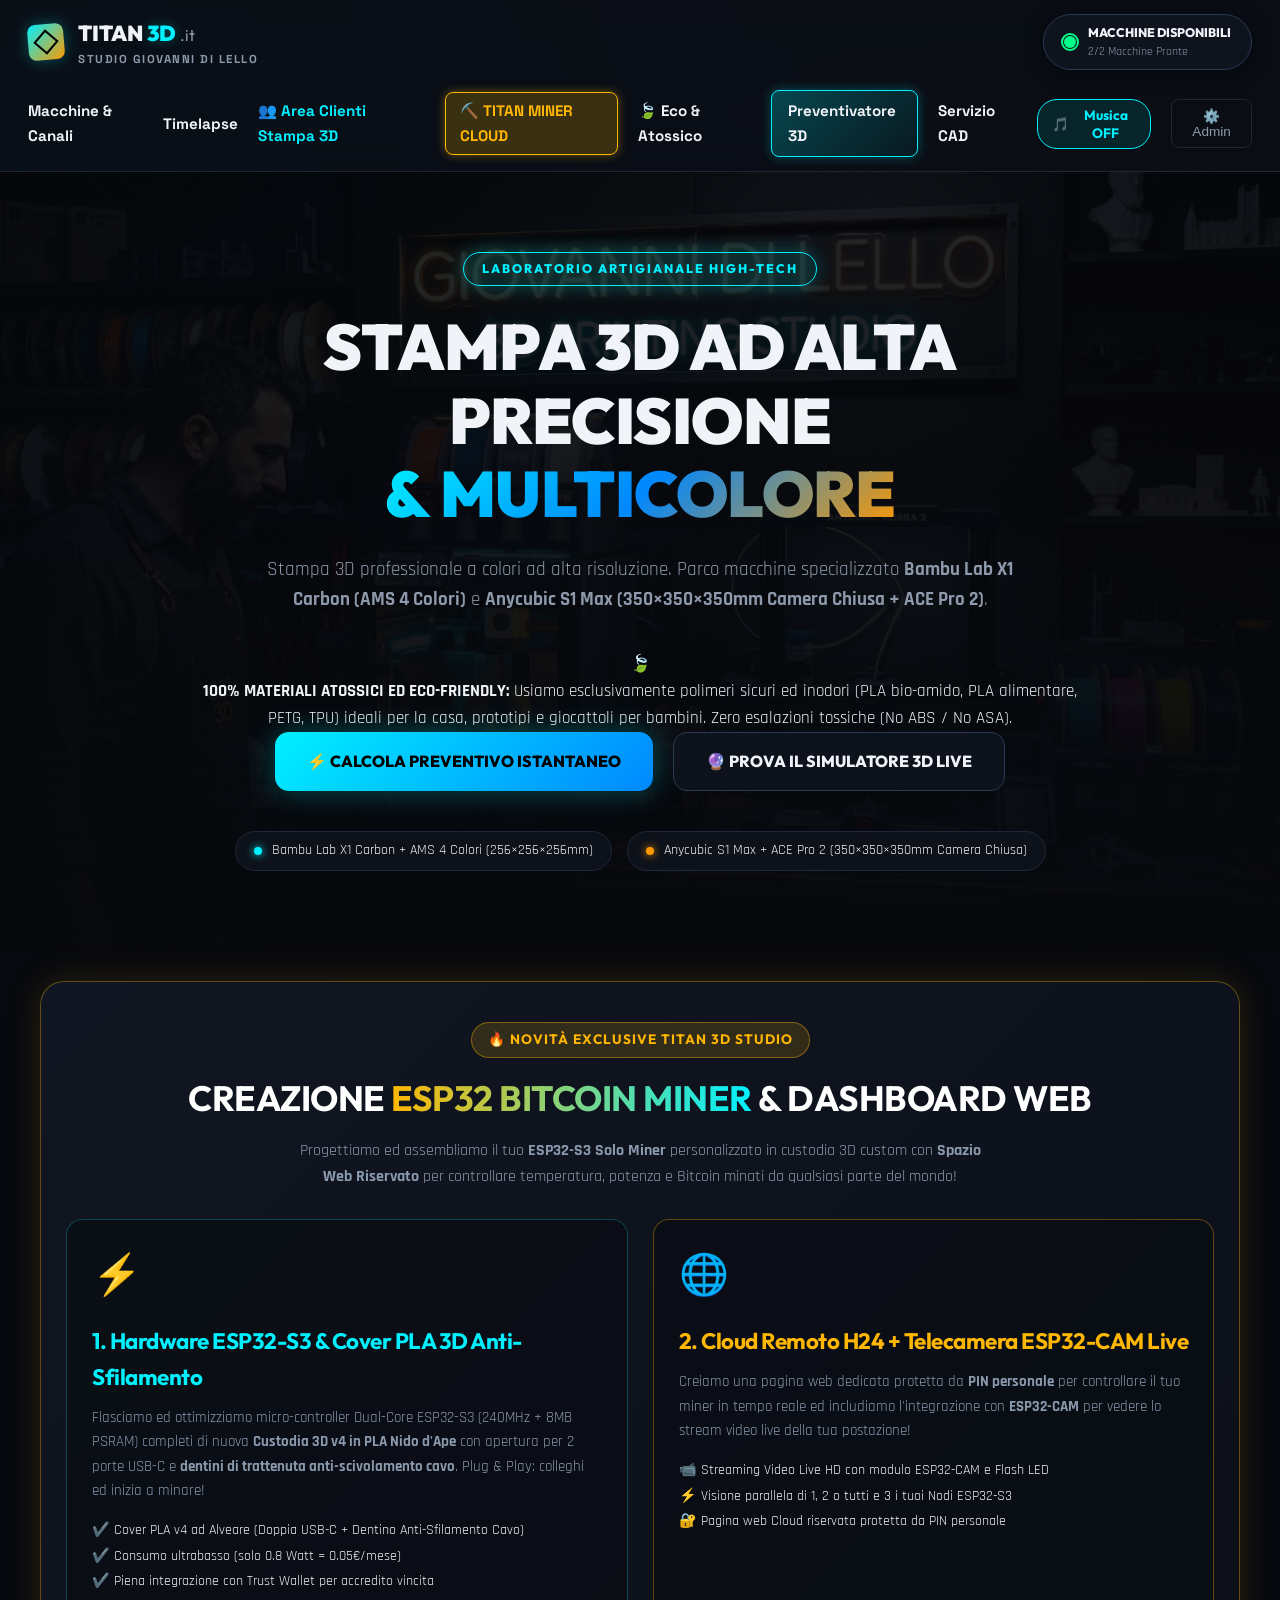
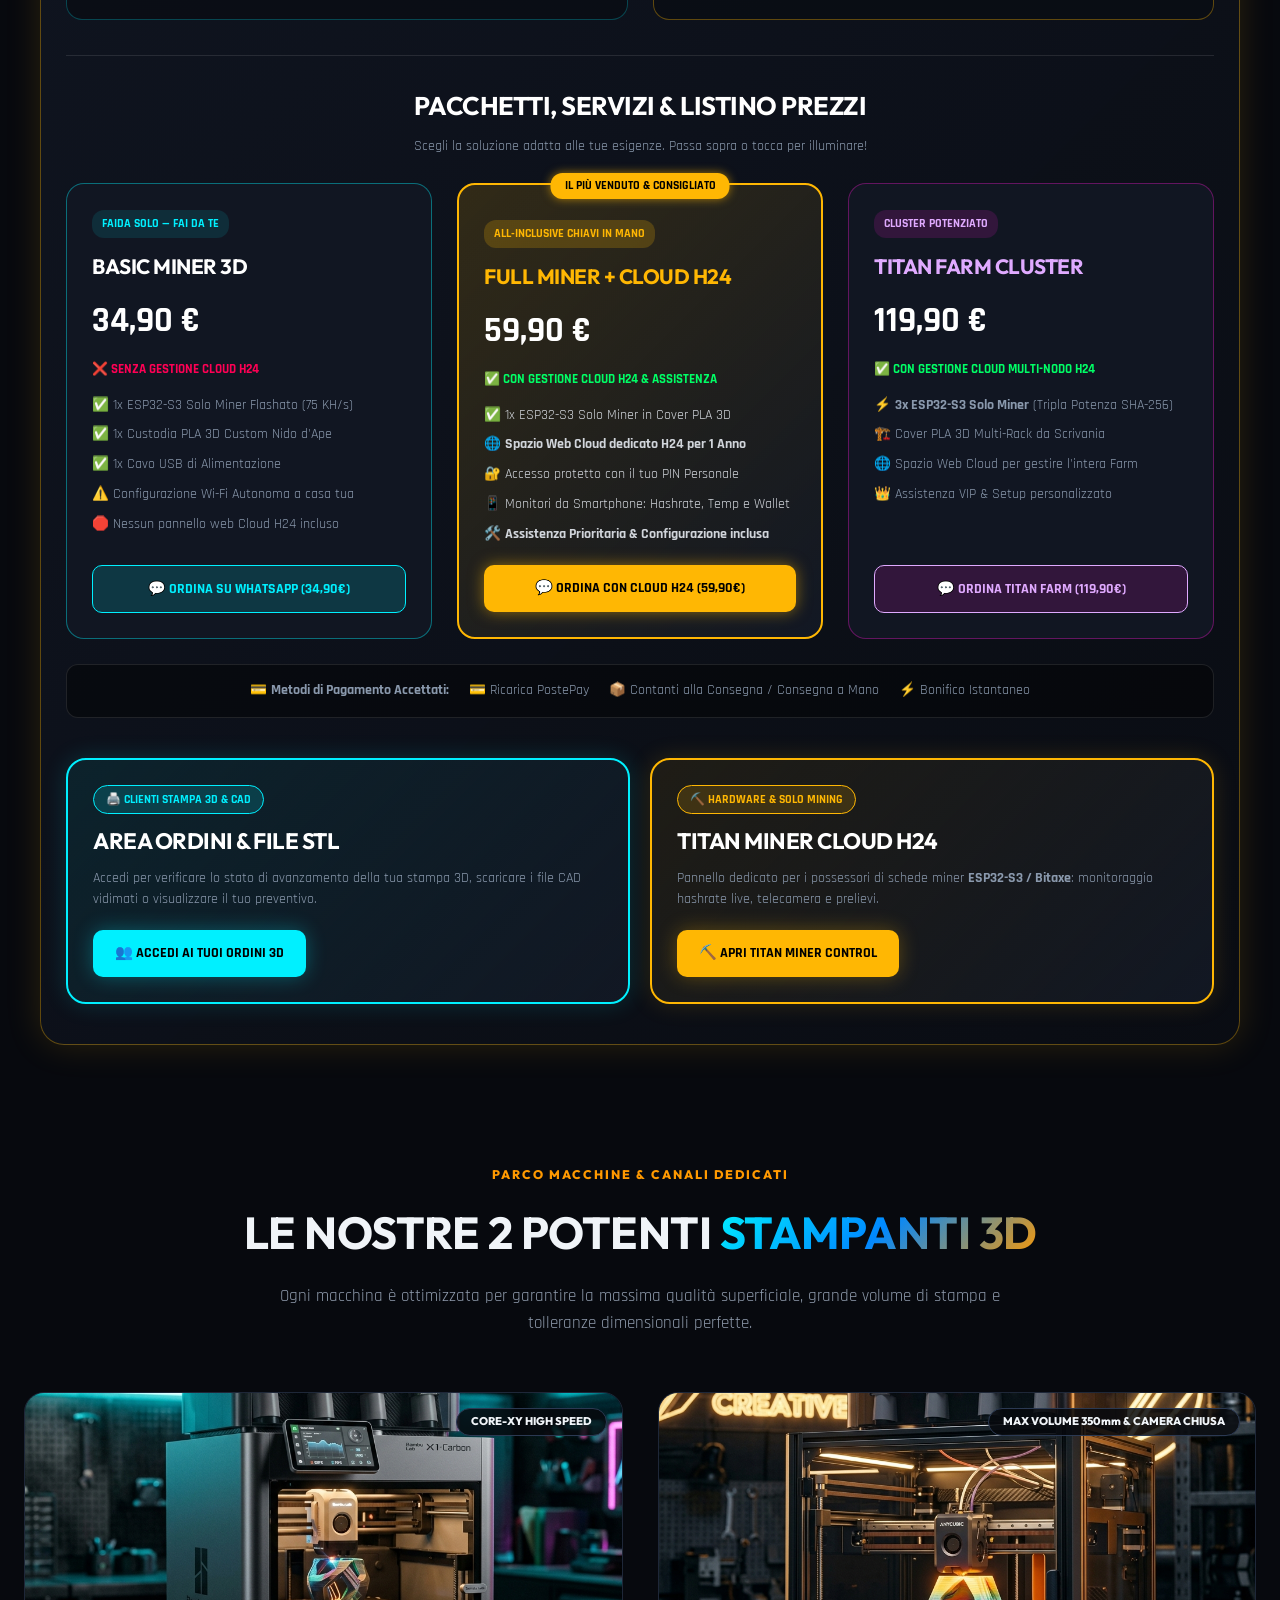
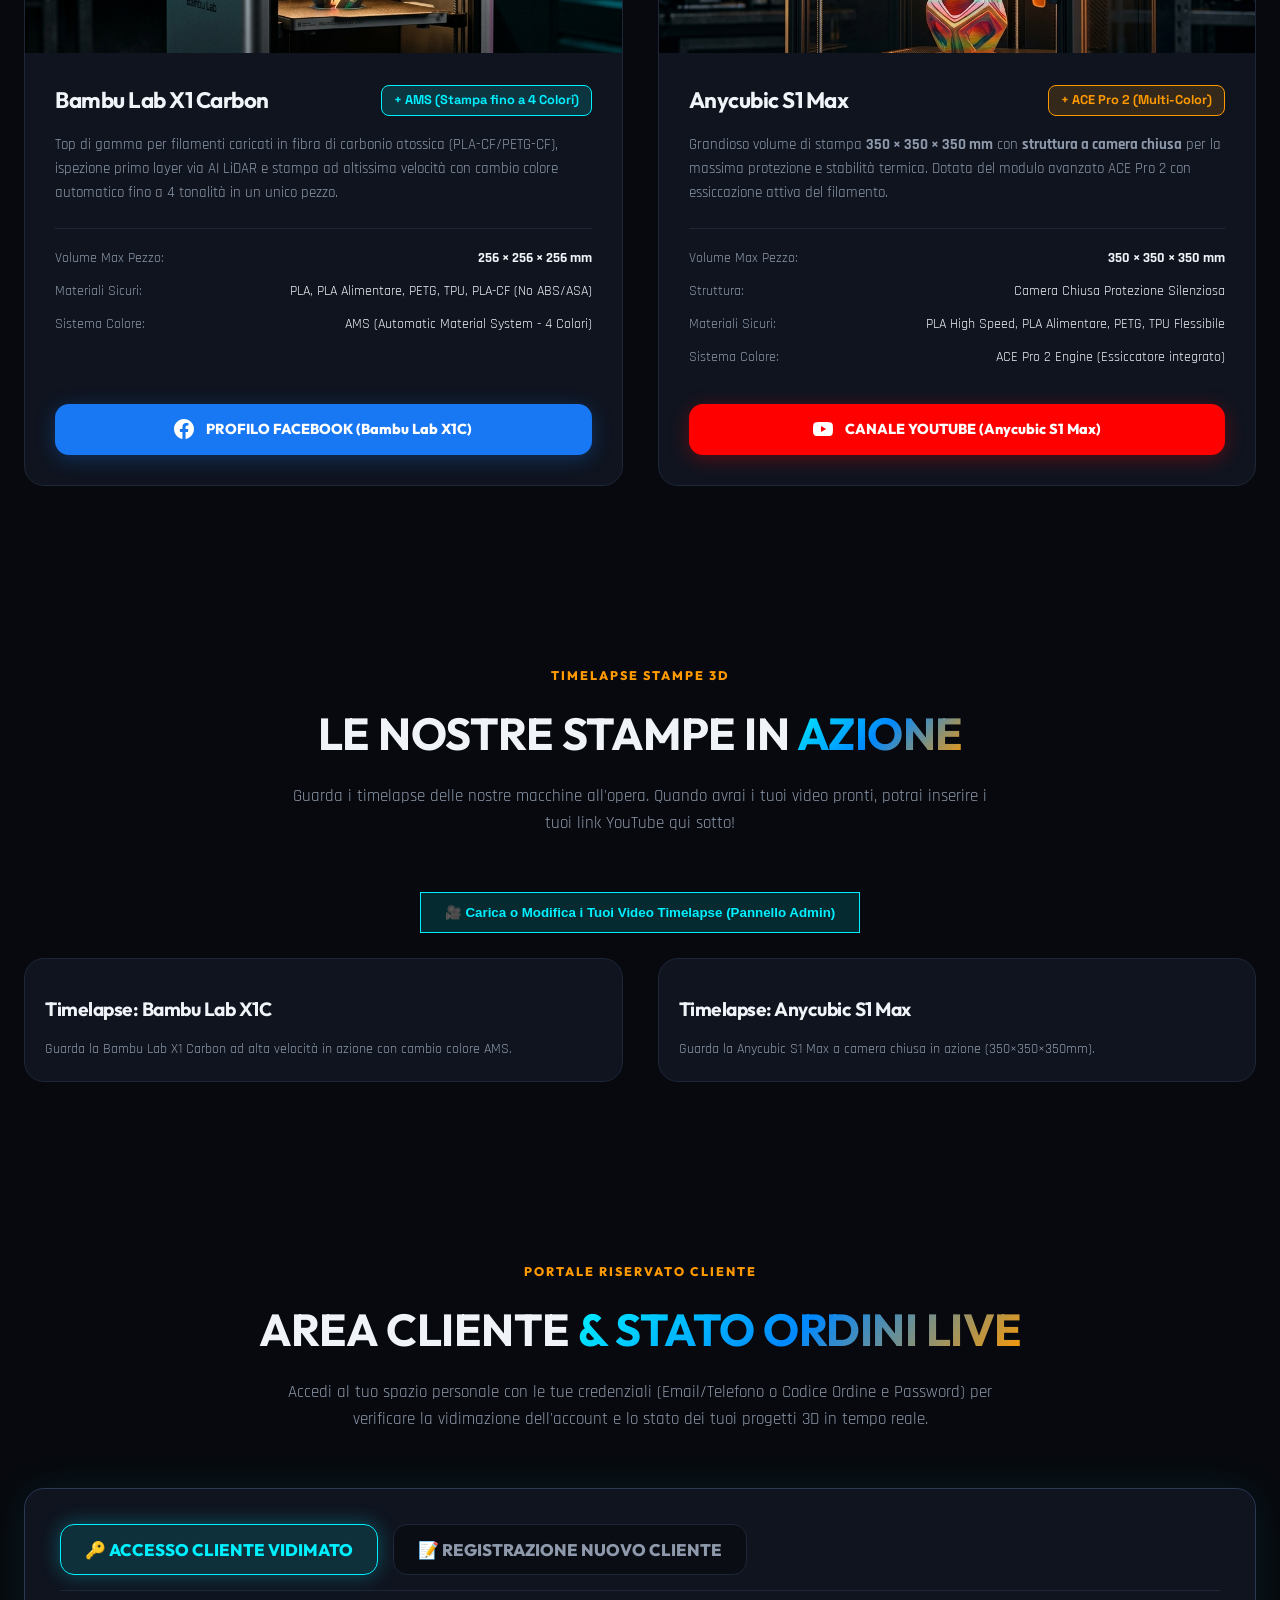
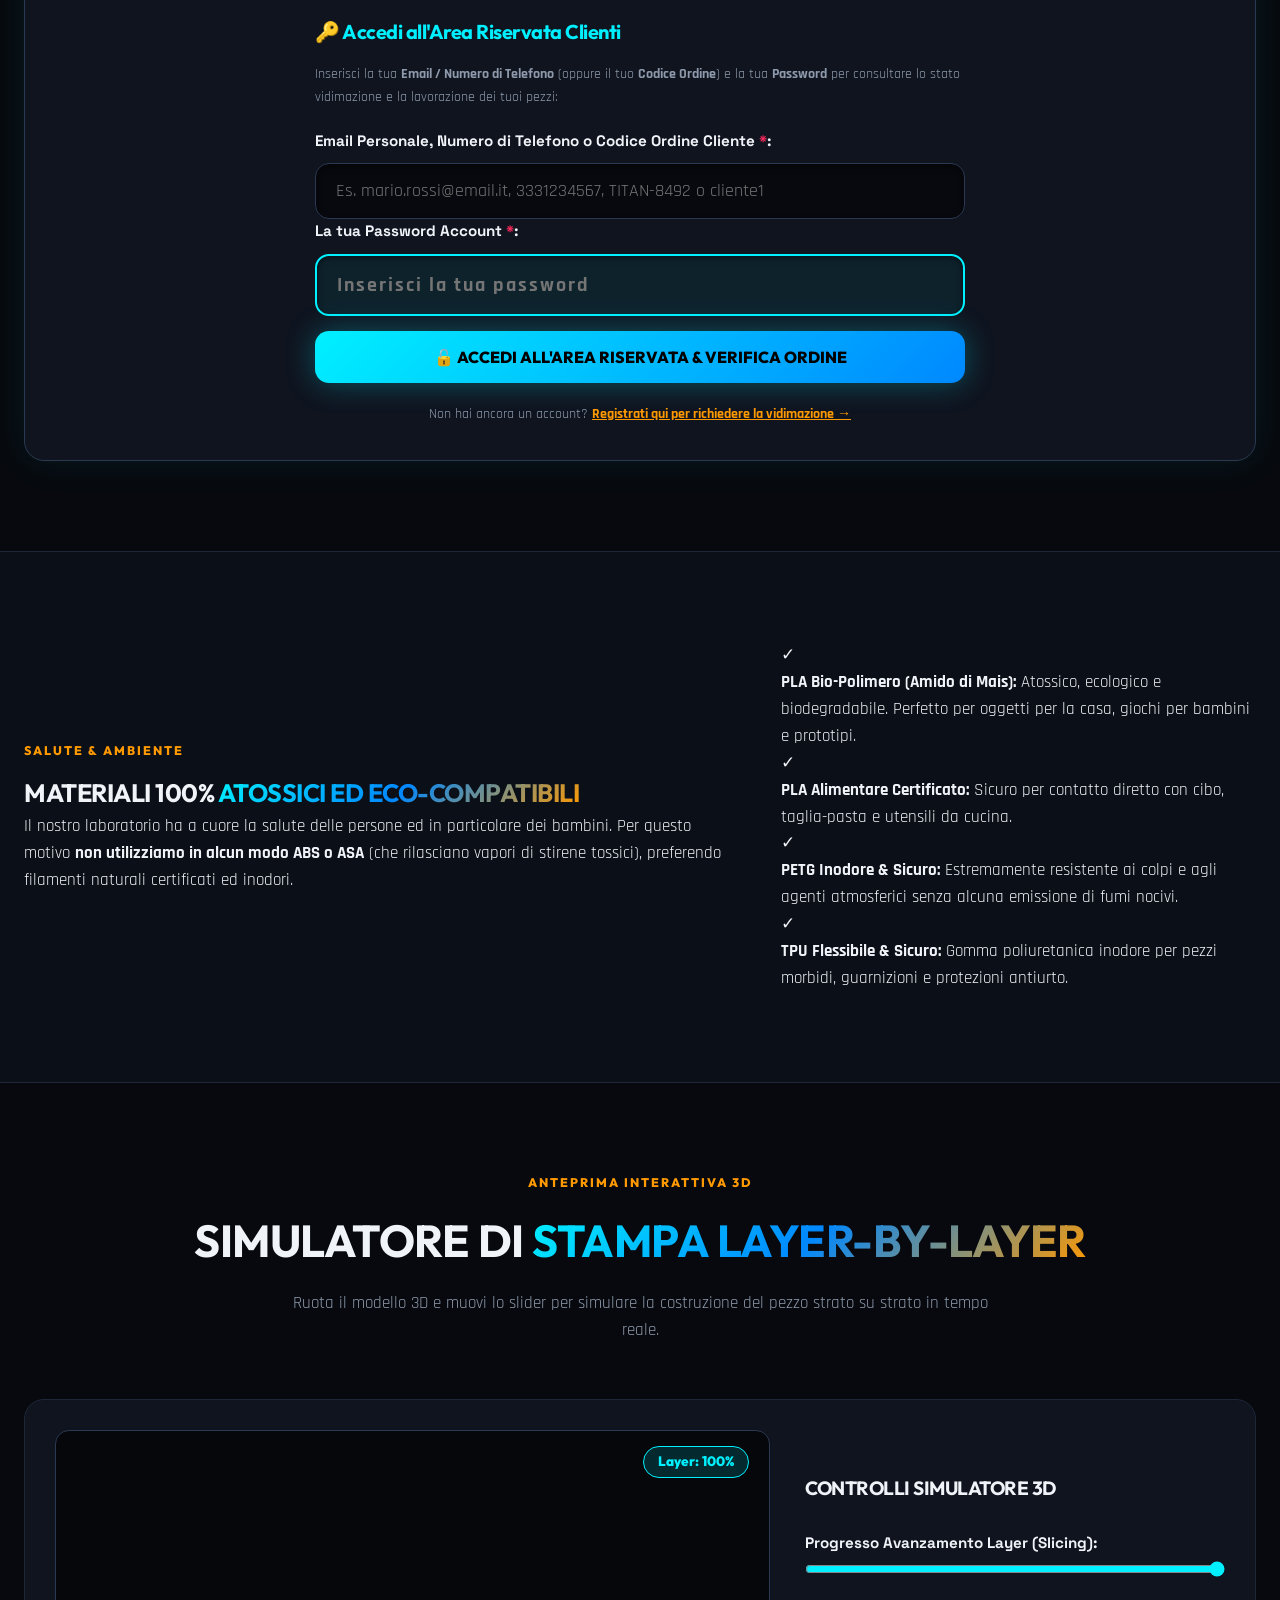
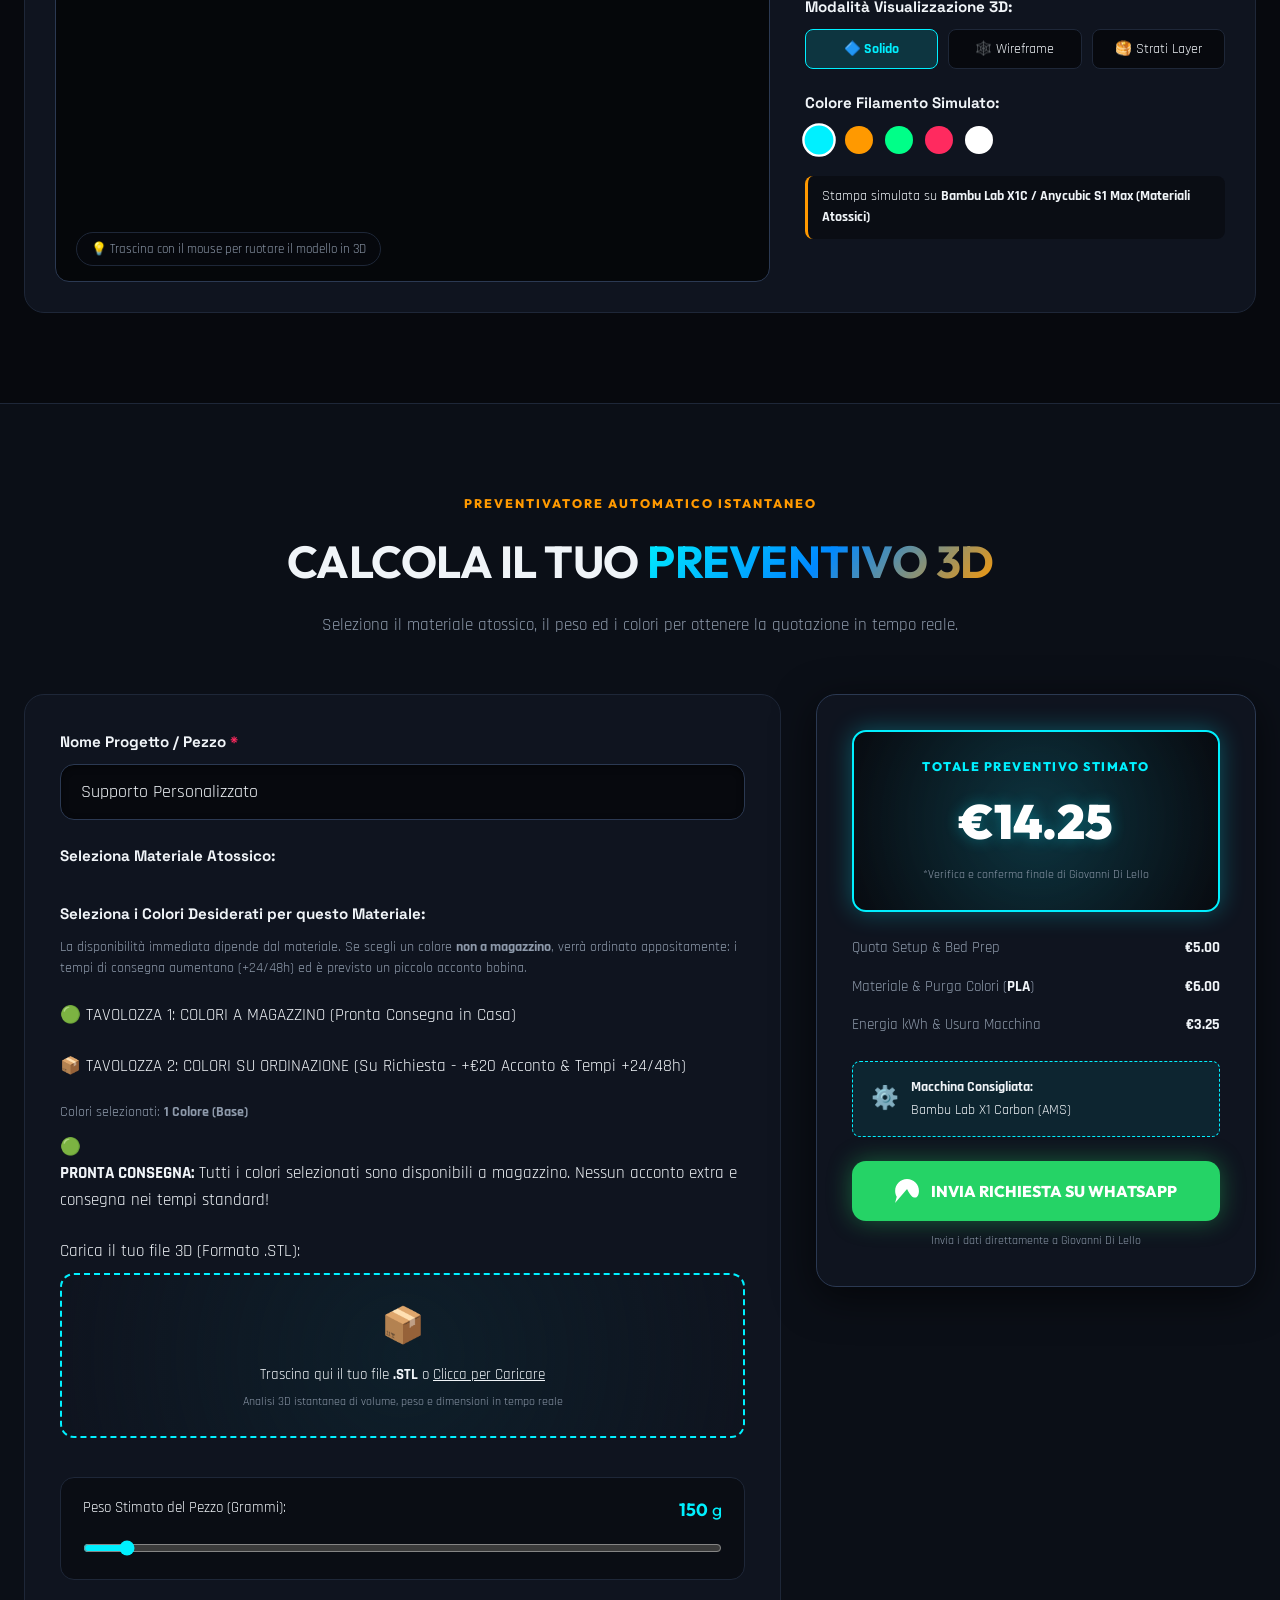
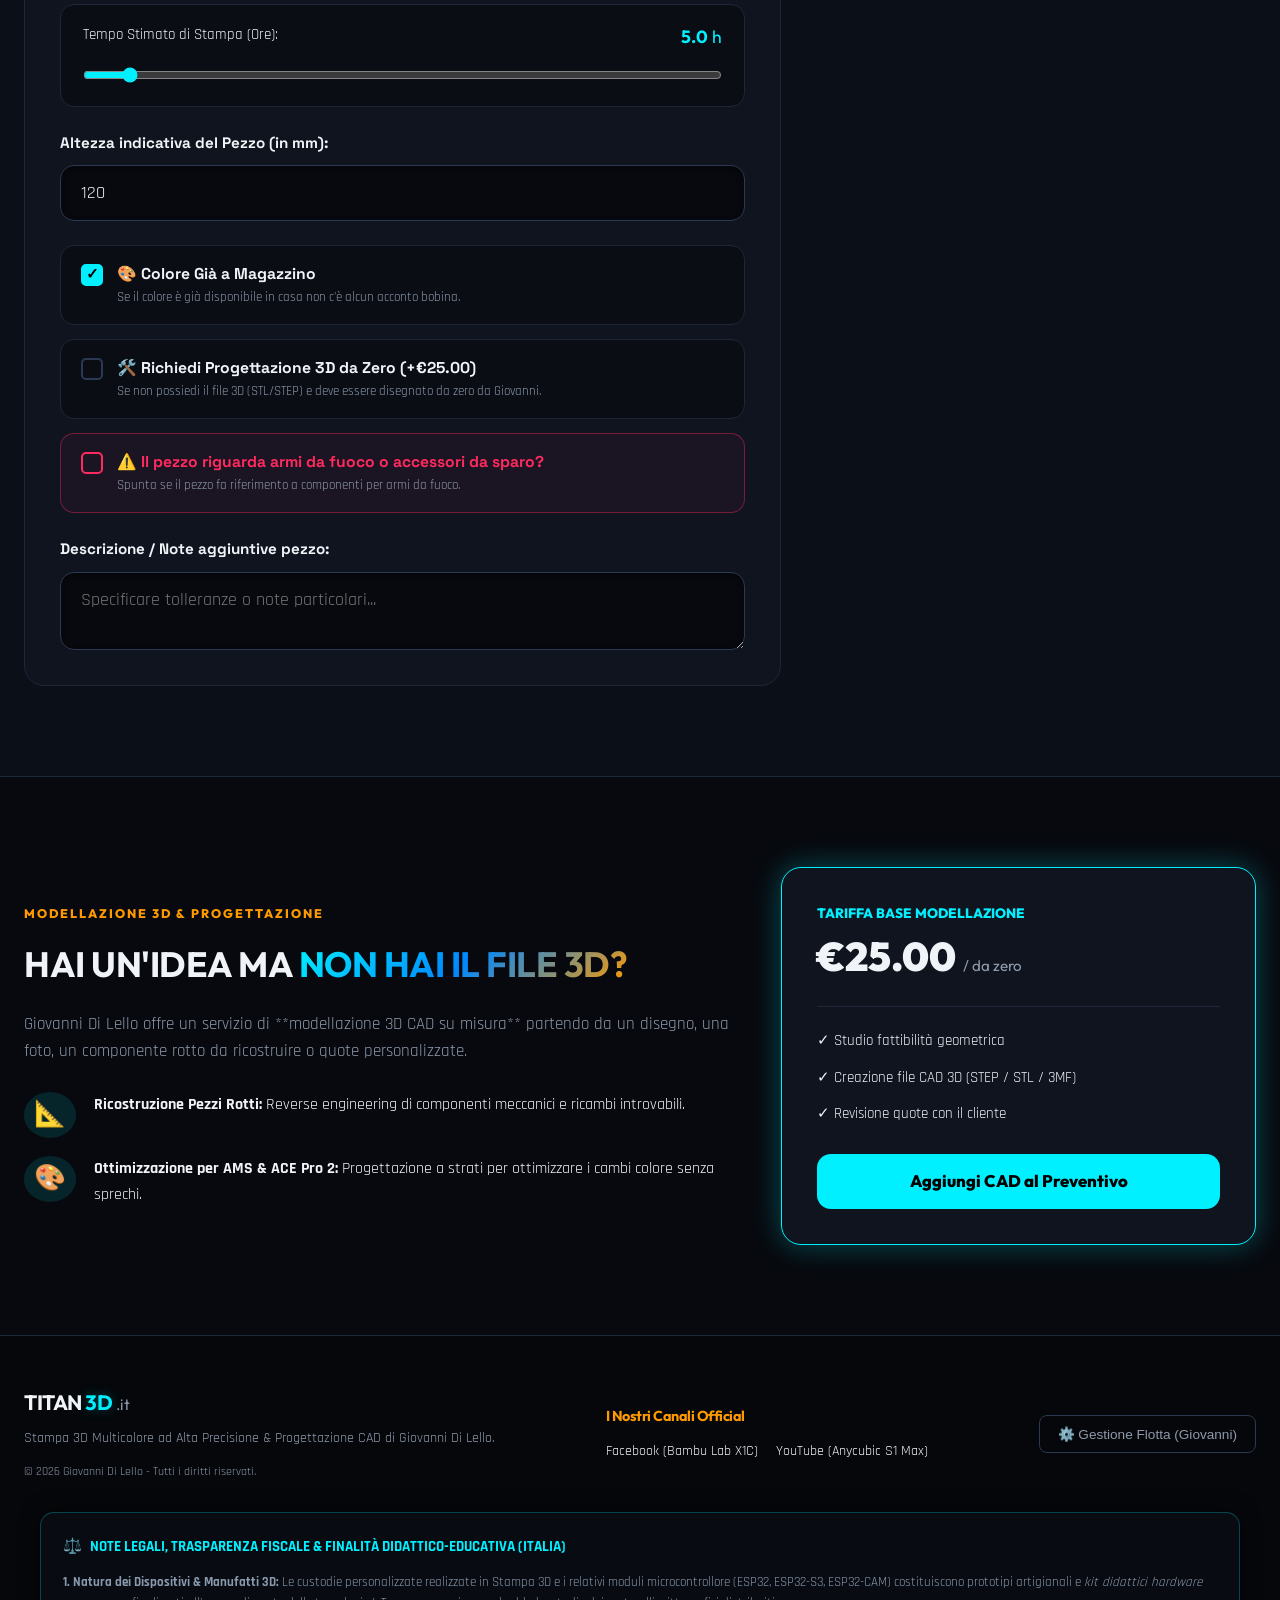
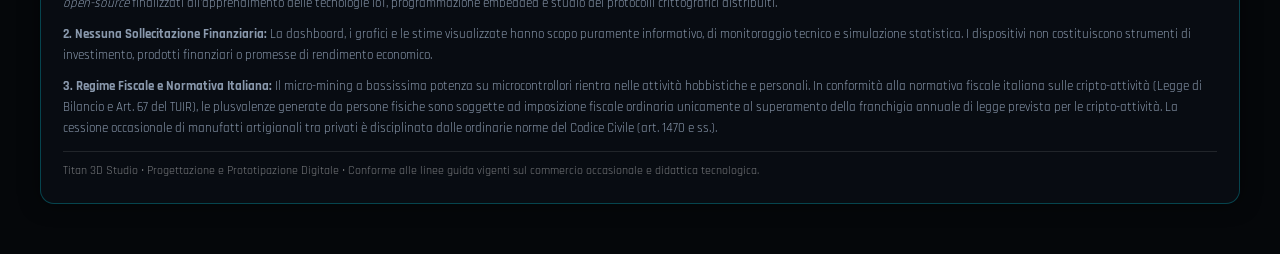
==== index.html @ 0ad7175d "Prevent accidental modal closing: remove outside click dismiss and add explicit exit buttons" ====
<!DOCTYPE html>
<html lang="it">
<head>
  <meta charset="UTF-8">
  <meta name="viewport" content="width=device-width, initial-scale=1.0">
  <meta http-equiv="Cache-Control" content="no-cache, no-store, must-revalidate">
  <meta http-equiv="Pragma" content="no-cache">
  <meta http-equiv="Expires" content="0">
  <title>TITAN 3D (titan3d.it) | Stampa 3D Multicolore & Progettazione di Giovanni Di Lello</title>
  <meta name="description" content="Laboratorio avanzato di stampa 3D ad alta precisione titan3d.it di Giovanni Di Lello. Materiali 100% atossici ed eco-friendly. Preventivatore 3D interattivo, tecnologie AMS & ACE Pro 2 fino a 4 colori.">
  <meta name="google-site-verification" content="googleadeb123b383fe22c">
  <meta name="msvalidate.01" content="1E7B3B7832D8B37D07C02B8C9C275559">
  <link rel="canonical" href="https://titan3d.it/">
  <meta property="og:title" content="TITAN 3D (titan3d.it) | Stampa 3D Multicolore & Progettazione di Giovanni Di Lello">
  <meta property="og:description" content="Laboratorio avanzato di stampa 3D ad alta precisione titan3d.it di Giovanni Di Lello. Materiali 100% atossici ed eco-friendly. Preventivatore 3D interattivo, tecnologie AMS & ACE Pro 2 fino a 4 colori.">
  <meta property="og:url" content="https://titan3d.it/">
  <meta property="og:type" content="website">
  <script type="application/ld+json">
  {
    "@context": "https://schema.org",
    "@type": "LocalBusiness",
    "name": "TITAN 3D Studio Giovanni Di Lello",
    "url": "https://titan3d.it/",
    "logo": "https://titan3d.it/assets/hero.jpg",
    "description": "Laboratorio avanzato di stampa 3D ad alta precisione, servizi CAD e preventivatore 3D interattivo.",
    "priceRange": "€€"
  }
  </script>
  <link rel="preconnect" href="https://fonts.googleapis.com">
  <link rel="preconnect" href="https://fonts.gstatic.com" crossorigin>
  <link href="https://fonts.googleapis.com/css2?family=Outfit:wght@400;600;700;800;900&family=Rajdhani:wght@600;700&family=Space+Grotesk:wght@500;700&display=swap" rel="stylesheet">
  <link rel="stylesheet" href="styles.css">
</head>
<body>

  <!-- Background Particle / Mesh Glow -->
  <div class="bg-mesh-overlay"></div>

  <!-- Header Section -->
  <header class="site-header">
    <div class="header-container">
      <div class="brand">
        <div class="logo-icon-3d">
          <div class="cube-inner"></div>
        </div>
        <div class="logo-text">
          <span class="brand-title">TITAN <span class="accent-cyan">3D</span> <span style="font-size:0.75em; color:var(--text-muted); font-weight:400; text-transform:none;">.it</span></span>
          <span class="brand-subtitle">STUDIO GIOVANNI DI LELLO</span>
        </div>
      </div>

      <!-- Live Machine Status Traffic Light Badge -->
      <div class="status-semaforo-badge" id="semaforoBadge">
        <div class="status-dot green" id="semaforoDot"></div>
        <div class="status-info">
          <span class="status-label" id="semaforoLabel">MACCHINE DISPONIBILI</span>
          <span class="status-sub" id="semaforoSub">2/2 Macchine Pronte</span>
        </div>
      </div>

      <nav class="nav-links">
        <a href="#macchine">Macchine & Canali</a>
        <a href="#timelapse">Timelapse</a>
        <a href="#area-cliente" style="color: #00f0ff; font-weight: 700;">👥 Area Clienti Stampa 3D</a>
        <a href="miner.html" class="nav-miner-btn" style="color: #ffb703; font-weight: 800; background: rgba(255, 183, 3, 0.2); padding: 6px 14px; border-radius: 8px; border: 1px solid #ffb703; box-shadow: 0 0 10px rgba(255,183,3,0.4);">⛏️ TITAN MINER CLOUD</a>
        <a href="#sicurezza" class="text-green">🍃 Eco & Atossico</a>
        <a href="#preventivatore" class="btn-nav-highlight">Preventivatore 3D</a>
        <a href="#cad-service">Servizio CAD</a>
        <button id="bgMusicBtn" onclick="toggleBgMusic()" ondblclick="skipNextMusicTrack()" class="btn-music-toggle" title="Clicca per Avviare/Pausa - Doppio Clic per Prossimo Brano">🎵 <span id="bgMusicStatus">Musica OFF</span></button>
        <button class="btn-admin-access" onclick="openAdminModal()" title="Pannello Proprietario Giovanni">⚙️ Admin</button>
      </nav>
    </div>
  </header>

  <!-- Audio Element for Ambient High-Tech Music -->
  <audio id="bgAudio" loop preload="auto">
    <source src="assets/bg_music.mp3" type="audio/mpeg">
    <source src="assets/musica/bg_music.mp3" type="audio/mpeg">
    <source src="assets/audio/bg_music.mp3" type="audio/mpeg">
    <source src="assets/musica/musica.mp3" type="audio/mpeg">
    <source src="assets/audio/musica.mp3" type="audio/mpeg">
  </audio>

  <!-- Hero Section -->
  <section class="hero-section">
    <div class="hero-bg-wrapper">
      <img src="assets/hero.jpg" alt="Titan 3D Forge Studio di Giovanni Di Lello" class="hero-bg-img">
      <div class="hero-gradient-overlay"></div>
    </div>

    <div class="hero-content">
      <div class="cyber-tag">LABORATORIO ARTIGIANALE HIGH-TECH</div>
      <h1>STAMPA 3D AD ALTA PRECISIONE <br><span class="gradient-text">& MULTICOLORE</span></h1>
      <p class="hero-description">
        Stampa 3D professionale a colori ad alta risoluzione. Parco macchine specializzato <strong>Bambu Lab X1 Carbon (AMS 4 Colori)</strong> e <strong>Anycubic S1 Max (350×350×350mm Camera Chiusa + ACE Pro 2)</strong>.
      </p>

      <!-- Indoor Health & Eco Banner -->
      <div class="eco-health-banner">
        <span class="eco-icon">🍃</span>
        <div class="eco-text">
          <strong>100% MATERIALI ATOSSICI ED ECO-FRIENDLY:</strong> Usiamo esclusivamente polimeri sicuri ed inodori (PLA bio-amido, PLA alimentare, PETG, TPU) ideali per la casa, prototipi e giocattoli per bambini. Zero esalazioni tossiche (No ABS / No ASA).
        </div>
      </div>

      <div class="hero-actions">
        <a href="#preventivatore" class="btn-primary">
          <span>⚡ CALCOLA PREVENTIVO ISTANTANEO</span>
        </a>
        <a href="#simulatore" class="btn-secondary">
          <span>🔮 PROVA IL SIMULATORE 3D LIVE</span>
        </a>
      </div>

      <!-- Fleet Badges -->
      <div class="hero-fleet-pills">
        <div class="fleet-pill">
          <span class="pill-dot cyan"></span>
          <span>Bambu Lab X1 Carbon + AMS 4 Colori (256×256×256mm)</span>
        </div>
        <div class="fleet-pill">
          <span class="pill-dot amber"></span>
          <span>Anycubic S1 Max + ACE Pro 2 (350×350×350mm Camera Chiusa)</span>
        </div>
      </div>
    </div>
  </section>

  <!-- Dedicated Feature Section: ESP32 Solo Miner & Custom Web Dashboard Service -->
  <section id="custom-miner-service" class="section-container" style="background: linear-gradient(135deg, rgba(18,24,36,0.9) 0%, rgba(10,13,20,0.95) 100%); border: 1px solid rgba(255,183,3,0.35); border-radius: 24px; padding: 40px 25px; margin: 30px auto; max-width: 1200px; box-shadow: 0 0 35px rgba(255,183,3,0.15);">
    <div class="section-header" style="text-align: center; margin-bottom: 30px;">
      <div class="section-badge" style="background: rgba(255,183,3,0.15); color: #ffb703; border: 1px solid rgba(255,183,3,0.4); display: inline-block; padding: 6px 16px; border-radius: 20px; font-weight: 700; font-size: 0.85rem; letter-spacing: 1px; margin-bottom: 12px;">🔥 NOVITÀ EXCLUSIVE TITAN 3D STUDIO</div>
      <h2 style="font-size: 2.2rem; margin-bottom: 12px; color: #fff;">CREAZIONE <span class="gradient-text" style="background: linear-gradient(90deg, #ffb703, #00f0ff); -webkit-background-clip: text; -webkit-text-fill-color: transparent;">ESP32 BITCOIN MINER</span> & DASHBOARD WEB</h2>
      <p style="max-width: 700px; margin: 0 auto; color: #8a99ad; font-size: 1rem; line-height: 1.6;">
        Progettiamo ed assembliamo il tuo <strong>ESP32-S3 Solo Miner</strong> personalizzato in custodia 3D custom con <strong>Spazio Web Riservato</strong> per controllare temperatura, potenza e Bitcoin minati da qualsiasi parte del mondo!
      </p>
    </div>

    <div style="display: grid; grid-template-columns: repeat(auto-fit, minmax(280px, 1fr)); gap: 25px;">
      
      <!-- Card 1: Hardware Custom ESP32 -->
      <div style="background: rgba(10, 13, 20, 0.85); border: 1px solid rgba(0, 240, 255, 0.25); border-radius: 16px; padding: 25px;">
        <div style="font-size: 2.5rem; margin-bottom: 15px;">⚡</div>
        <h3 style="color: #00f0ff; font-size: 1.4rem; margin-bottom: 10px;">1. Hardware ESP32-S3 & Cover PLA 3D Anti-Sfilamento</h3>
        <p style="color: #8a99ad; font-size: 0.95rem; line-height: 1.6;">
          Flasciamo ed ottimizziamo micro-controller Dual-Core ESP32-S3 (240MHz + 8MB PSRAM) completi di nuova <strong>Custodia 3D v4 in PLA Nido d'Ape</strong> con apertura per 2 porte USB-C e <strong>dentini di trattenuta anti-scivolamento cavo</strong>. Plug & Play: colleghi ed inizia a minare!
        </p>
        <ul style="list-style: none; margin-top: 15px; color: #f0f4f8; font-size: 0.88rem; line-height: 1.8;">
          <li>✔️ Cover PLA v4 ad Alveare (Doppia USB-C + Dentino Anti-Sfilamento Cavo)</li>
          <li>✔️ Consumo ultrabasso (solo 0.8 Watt = 0.05€/mese)</li>
          <li>✔️ Piena integrazione con Trust Wallet per accredito vincita</li>
        </ul>
      </div>

      <!-- Card 2: Spazio Web & Dashboard Custom con ESP32-CAM -->
      <div style="background: rgba(10, 13, 20, 0.85); border: 1px solid rgba(255, 183, 3, 0.35); border-radius: 16px; padding: 25px;">
        <div style="font-size: 2.5rem; margin-bottom: 15px;">🌐</div>
        <h3 style="color: #ffb703; font-size: 1.4rem; margin-bottom: 10px;">2. Cloud Remoto H24 + Telecamera ESP32-CAM Live</h3>
        <p style="color: #8a99ad; font-size: 0.95rem; line-height: 1.6;">
          Creiamo una pagina web dedicata protetta da <strong>PIN personale</strong> per controllare il tuo miner in tempo reale ed includiamo l'integrazione con <strong>ESP32-CAM</strong> per vedere lo stream video live della tua postazione!
        </p>
        <ul style="list-style: none; margin-top: 15px; color: #f0f4f8; font-size: 0.88rem; line-height: 1.8;">
          <li>📹 Streaming Video Live HD con modulo ESP32-CAM e Flash LED</li>
          <li>⚡ Visione parallela di 1, 2 o tutti e 3 i tuoi Nodi ESP32-S3</li>
          <li>🔐 Pagina web Cloud riservata protetta da PIN personale</li>
        </ul>
      </div>

    </div>

    <!-- PRICING PACKAGES GRID -->
    <div style="margin-top: 35px; border-top: 1px solid rgba(255,255,255,0.1); padding-top: 30px;">
      <h3 style="text-align: center; color: #fff; font-size: 1.6rem; margin-bottom: 8px;">PACCHETTI, SERVIZI & LISTINO PREZZI</h3>
      <p style="text-align: center; color: #8a99ad; font-size: 0.9rem; margin-bottom: 25px;">Scegli la soluzione adatta alle tue esigenze. Passa sopra o tocca per illuminare!</p>
      
      <div style="display: grid; grid-template-columns: repeat(auto-fit, minmax(270px, 1fr)); gap: 25px;">
        
        <!-- Pack 1: Basic (Senza Gestione Cloud) -->
        <div class="pricing-card-hover" style="background: rgba(18,24,36,0.9); border: 1px solid rgba(0,240,255,0.4); border-radius: 18px; padding: 25px; display: flex; flex-direction: column; justify-content: space-between;">
          <div>
            <div style="background: rgba(0,240,255,0.1); color: #00f0ff; font-size: 0.75rem; font-weight: 800; padding: 4px 10px; border-radius: 12px; display: inline-block; margin-bottom: 12px; text-transform: uppercase;">FAIDA SOLO — FAI DA TE</div>
            <h4 style="color: #fff; font-size: 1.3rem; margin-bottom: 6px;">BASIC MINER 3D</h4>
            <div style="color: #fff; font-size: 2.2rem; font-weight: 900; margin: 10px 0;">34,90 €</div>
            <div style="color: #ff0055; font-size: 0.8rem; font-weight: 700; margin-bottom: 15px;">❌ SENZA GESTIONE CLOUD H24</div>
            
            <ul style="color: #8a99ad; font-size: 0.85rem; line-height: 1.6; text-align: left; list-style: none; padding: 0; margin-bottom: 20px;">
              <li style="margin-bottom: 8px;">✅ 1x ESP32-S3 Solo Miner Flashato (75 KH/s)</li>
              <li style="margin-bottom: 8px;">✅ 1x Custodia PLA 3D Custom Nido d'Ape</li>
              <li style="margin-bottom: 8px;">✅ 1x Cavo USB di Alimentazione</li>
              <li style="margin-bottom: 8px;">⚠️ Configurazione Wi-Fi Autonoma a casa tua</li>
              <li style="margin-bottom: 8px;">🛑 Nessun pannello web Cloud H24 incluso</li>
            </ul>
          </div>

          <a href="https://wa.me/393518884949?text=Ciao%20Giovanni!%20Vorrei%20ordinare%20il%20BASIC%20MINER%203D%20da%2034.90€" target="_blank" style="background: rgba(0,240,255,0.15); border: 1px solid #00f0ff; color: #00f0ff; font-weight: 700; padding: 12px; border-radius: 10px; text-decoration: none; text-align: center; font-size: 0.88rem; display: block; transition: all 0.2s;">
            💬 ORDINA SU WHATSAPP (34,90€)
          </a>
        </div>

        <!-- Pack 2: Full Cloud (Con Gestione Cloud & Assistenza) -->
        <div class="pricing-card-hover gold-glow" style="background: linear-gradient(135deg, rgba(255,183,3,0.15) 0%, rgba(18,24,36,0.95) 100%); border: 2px solid #ffb703; border-radius: 18px; padding: 25px; position: relative; display: flex; flex-direction: column; justify-content: space-between;">
          <div style="position: absolute; top: -12px; left: 50%; transform: translateX(-50%); background: #ffb703; color: #000; font-size: 0.75rem; font-weight: 900; padding: 3px 14px; border-radius: 12px; text-transform: uppercase; box-shadow: 0 0 10px rgba(255,183,3,0.6);">IL PIÙ VENDUTO & CONSIGLIATO</div>
          
          <div>
            <div style="background: rgba(255,183,3,0.2); color: #ffb703; font-size: 0.75rem; font-weight: 800; padding: 4px 10px; border-radius: 12px; display: inline-block; margin-top: 10px; margin-bottom: 12px; text-transform: uppercase;">ALL-INCLUSIVE CHIAVI IN MANO</div>
            <h4 style="color: #ffb703; font-size: 1.3rem; margin-bottom: 6px;">FULL MINER + CLOUD H24</h4>
            <div style="color: #fff; font-size: 2.2rem; font-weight: 900; margin: 10px 0;">59,90 €</div>
            <div style="color: #00ff66; font-size: 0.8rem; font-weight: 700; margin-bottom: 15px;">✅ CON GESTIONE CLOUD H24 & ASSISTENZA</div>
            
            <ul style="color: #d1d5db; font-size: 0.85rem; line-height: 1.6; text-align: left; list-style: none; padding: 0; margin-bottom: 20px;">
              <li style="margin-bottom: 8px;">✅ 1x ESP32-S3 Solo Miner in Cover PLA 3D</li>
              <li style="margin-bottom: 8px;">🌐 <strong>Spazio Web Cloud dedicato H24 per 1 Anno</strong></li>
              <li style="margin-bottom: 8px;">🔐 Accesso protetto con il tuo PIN Personale</li>
              <li style="margin-bottom: 8px;">📱 Monitori da Smartphone: Hashrate, Temp e Wallet</li>
              <li style="margin-bottom: 8px;">🛠️ <strong>Assistenza Prioritaria & Configurazione inclusa</strong></li>
            </ul>
          </div>

          <a href="https://wa.me/393518884949?text=Ciao%20Giovanni!%20Vorrei%20ordinare%20il%20FULL%20MINER%20%2B%20CLOUD%20H24%20da%2059.90€" target="_blank" style="background: #ffb703; color: #000; font-weight: 800; padding: 12px; border-radius: 10px; text-decoration: none; text-align: center; font-size: 0.9rem; display: block; box-shadow: 0 0 15px rgba(255,183,3,0.5);">
            💬 ORDINA CON CLOUD H24 (59,90€)
          </a>
        </div>

        <!-- Pack 3: Titan Farm Cluster -->
        <div class="pricing-card-hover purple-glow" style="background: rgba(18,24,36,0.9); border: 1px solid rgba(181,23,158,0.5); border-radius: 18px; padding: 25px; display: flex; flex-direction: column; justify-content: space-between;">
          <div>
            <div style="background: rgba(181,23,158,0.2); color: #e0aaff; font-size: 0.75rem; font-weight: 800; padding: 4px 10px; border-radius: 12px; display: inline-block; margin-bottom: 12px; text-transform: uppercase;">CLUSTER POTENZIATO</div>
            <h4 style="color: #e0aaff; font-size: 1.3rem; margin-bottom: 6px;">TITAN FARM CLUSTER</h4>
            <div style="color: #fff; font-size: 2.2rem; font-weight: 900; margin: 10px 0;">119,90 €</div>
            <div style="color: #00ff66; font-size: 0.8rem; font-weight: 700; margin-bottom: 15px;">✅ CON GESTIONE CLOUD MULTI-NODO H24</div>
            
            <ul style="color: #8a99ad; font-size: 0.85rem; line-height: 1.6; text-align: left; list-style: none; padding: 0; margin-bottom: 20px;">
              <li style="margin-bottom: 8px;">⚡ <strong>3x ESP32-S3 Solo Miner</strong> (Tripla Potenza SHA-256)</li>
              <li style="margin-bottom: 8px;">🏗️ Cover PLA 3D Multi-Rack da Scrivania</li>
              <li style="margin-bottom: 8px;">🌐 Spazio Web Cloud per gestire l'intera Farm</li>
              <li style="margin-bottom: 8px;">👑 Assistenza VIP & Setup personalizzato</li>
            </ul>
          </div>

          <a href="https://wa.me/393518884949?text=Ciao%20Giovanni!%20Vorrei%20ordinare%20il%20TITAN%20FARM%20CLUSTER%20da%20119.90€" target="_blank" style="background: rgba(181,23,158,0.2); border: 1px solid #e0aaff; color: #e0aaff; font-weight: 700; padding: 12px; border-radius: 10px; text-decoration: none; text-align: center; font-size: 0.88rem; display: block; transition: all 0.2s;">
            💬 ORDINA TITAN FARM (119,90€)
          </a>
        </div>

      </div>

      <!-- Payment Methods Banner -->
      <div style="margin-top: 25px; background: rgba(0,0,0,0.4); border: 1px solid rgba(255,255,255,0.1); border-radius: 12px; padding: 15px; text-align: center; color: #8a99ad; font-size: 0.85rem; display: flex; justify-content: center; align-items: center; gap: 20px; flex-wrap: wrap;">
        <span>💳 <strong>Metodi di Pagamento Accettati:</strong></span>
        <span>💳 Ricarica PostePay</span>
        <span>📦 Contanti alla Consegna / Consegna a Mano</span>
        <span>⚡ Bonifico Istantaneo</span>
      </div>
    </div>

    <!-- DUE PORTALI DISTINTI: CLIENTI STAMPA 3D & TITAN MINER -->
    <div style="margin-top: 40px; display: grid; grid-template-columns: repeat(auto-fit, minmax(300px, 1fr)); gap: 20px;">
      
      <!-- PORTALE 1: CLIENTI STAMPA 3D -->
      <div style="background: linear-gradient(135deg, rgba(0,240,255,0.08) 0%, rgba(18,24,36,0.95) 100%); border: 2px solid #00f0ff; border-radius: 20px; padding: 25px; text-align: left; box-shadow: 0 0 25px rgba(0,240,255,0.15);">
        <div style="background: rgba(0,240,255,0.15); border: 1px solid #00f0ff; color: #00f0ff; font-weight: 800; font-size: 0.75rem; padding: 4px 12px; border-radius: 20px; display: inline-block; margin-bottom: 10px; text-transform: uppercase;">
          🖨️ CLIENTI STAMPA 3D & CAD
        </div>
        <h3 style="color: #fff; font-size: 1.4rem; margin-bottom: 8px;">AREA ORDINI & FILE STL</h3>
        <p style="color: #8a99ad; font-size: 0.88rem; margin-bottom: 20px; line-height: 1.5;">
          Accedi per verificare lo stato di avanzamento della tua stampa 3D, scaricare i file CAD vidimati o visualizzare il tuo preventivo.
        </p>
        <a href="#area-cliente" style="background: #00f0ff; color: #000; font-weight: 800; padding: 12px 22px; border-radius: 10px; text-decoration: none; display: inline-flex; align-items: center; gap: 8px; font-size: 0.9rem; box-shadow: 0 0 20px rgba(0,240,255,0.3);">
          <span>👥 ACCEDI AI TUOI ORDINI 3D</span>
        </a>
      </div>

      <!-- PORTALE 2: TITAN MINER & IOT CLOUD -->
      <div style="background: linear-gradient(135deg, rgba(255,183,3,0.08) 0%, rgba(18,24,36,0.95) 100%); border: 2px solid #ffb703; border-radius: 20px; padding: 25px; text-align: left; box-shadow: 0 0 25px rgba(255,183,3,0.15);">
        <div style="background: rgba(255,183,3,0.15); border: 1px solid #ffb703; color: #ffb703; font-weight: 800; font-size: 0.75rem; padding: 4px 12px; border-radius: 20px; display: inline-block; margin-bottom: 10px; text-transform: uppercase;">
          ⛏️ HARDWARE & SOLO MINING
        </div>
        <h3 style="color: #fff; font-size: 1.4rem; margin-bottom: 8px;">TITAN MINER CLOUD H24</h3>
        <p style="color: #8a99ad; font-size: 0.88rem; margin-bottom: 20px; line-height: 1.5;">
          Pannello dedicato per i possessori di schede miner <strong>ESP32-S3 / Bitaxe</strong>: monitoraggio hashrate live, telecamera e prelievi.
        </p>
        <a href="miner.html" style="background: #ffb703; color: #000; font-weight: 800; padding: 12px 22px; border-radius: 10px; text-decoration: none; display: inline-flex; align-items: center; gap: 8px; font-size: 0.9rem; box-shadow: 0 0 20px rgba(255,183,3,0.3);">
          <span>⛏️ APRI TITAN MINER CONTROL</span>
        </a>
      </div>
    </div>
  </section>

  <!-- Fleet & Social Channels Section -->
  <section id="macchine" class="section-container">
    <div class="section-header">
      <div class="section-badge">PARCO MACCHINE & CANALI DEDICATI</div>
      <h2>LE NOSTRE 2 POTENTI <span class="gradient-text">STAMPANTI 3D</span></h2>
      <p>Ogni macchina è ottimizzata per garantire la massima qualità superficiale, grande volume di stampa e tolleranze dimensionali perfette.</p>
    </div>

    <div class="grid-2-col">
      
      <!-- Card 1: Bambu Lab X1 Carbon -->
      <div class="machine-card cyan-glow">
        <div class="machine-image-wrapper">
          <img src="assets/bambu_x1c.jpg?v=9999" alt="Bambu Lab X1 Carbon con AMS" class="machine-img">
          <div class="machine-tag">CORE-XY HIGH SPEED</div>
        </div>
        <div class="machine-body">
          <div class="machine-header-title">
            <h3>Bambu Lab X1 Carbon</h3>
            <span class="badge-ams">+ AMS (Stampa fino a 4 Colori)</span>
          </div>
          <p class="machine-desc">
            Top di gamma per filamenti caricati in fibra di carbonio atossica (PLA-CF/PETG-CF), ispezione primo layer via AI LiDAR e stampa ad altissima velocità con cambio colore automatico fino a 4 tonalità in un unico pezzo.
          </p>

          <ul class="machine-specs">
            <li><span>Volume Max Pezzo:</span> <strong>256 × 256 × 256 mm</strong></li>
            <li><span>Materiali Sicuri:</span> PLA, PLA Alimentare, PETG, TPU, PLA-CF (No ABS/ASA)</li>
            <li><span>Sistema Colore:</span> AMS (Automatic Material System - 4 Colori)</li>
          </ul>

          <a href="https://www.facebook.com/profile.php?id=100007422796036" id="fbChannelLink" target="_blank" rel="noopener noreferrer" class="btn-channel btn-fb">
            <svg width="20" height="20" viewBox="0 0 24 24" fill="currentColor"><path d="M24 12.073c0-6.627-5.373-12-12-12s-12 5.373-12 12c0 5.99 4.388 10.954 10.125 11.854v-8.385H7.078v-3.47h3.047V9.43c0-3.007 1.792-4.669 4.533-4.669 1.312 0 2.686.235 2.686.235v2.953H15.83c-1.491 0-1.956.925-1.956 1.874v2.25h3.328l-.532 3.47h-2.796v8.385C19.612 23.027 24 18.062 24 12.073z"/></svg>
            <span>PROFILO FACEBOOK (Bambu Lab X1C)</span>
          </a>
        </div>
      </div>

      <!-- Card 2: Anycubic S1 Max -->
      <div class="machine-card amber-glow">
        <div class="machine-image-wrapper">
          <img src="assets/anycubic_s1.jpg?v=9999" alt="Anycubic S1 Max con ACE Pro 2" class="machine-img">
          <div class="machine-tag">MAX VOLUME 350mm & CAMERA CHIUSA</div>
        </div>
        <div class="machine-body">
          <div class="machine-header-title">
            <h3>Anycubic S1 Max</h3>
            <span class="badge-ace">+ ACE Pro 2 (Multi-Color)</span>
          </div>
          <p class="machine-desc">
            Grandioso volume di stampa <strong>350 × 350 × 350 mm</strong> con <strong>struttura a camera chiusa</strong> per la massima protezione e stabilità termica. Dotata del modulo avanzato ACE Pro 2 con essiccazione attiva del filamento.
          </p>

          <ul class="machine-specs">
            <li><span>Volume Max Pezzo:</span> <strong>350 × 350 × 350 mm</strong></li>
            <li><span>Struttura:</span> Camera Chiusa Protezione Silenziosa</li>
            <li><span>Materiali Sicuri:</span> PLA High Speed, PLA Alimentare, PETG, TPU Flessibile</li>
            <li><span>Sistema Colore:</span> ACE Pro 2 Engine (Essiccatore integrato)</li>
          </ul>

          <a href="https://www.youtube.com/watch?v=NJzGKR9L8pc" id="ytChannelLink" target="_blank" rel="noopener noreferrer" class="btn-channel btn-yt">
            <svg width="20" height="20" viewBox="0 0 24 24" fill="currentColor"><path d="M23.498 6.186a3.016 3.016 0 0 0-2.122-2.136C19.505 3.545 12 3.545 12 3.545s-7.505 0-9.377.505A3.017 3.017 0 0 0 .502 6.186C0 8.07 0 12 0 12s0 3.93.502 5.814a3.016 3.016 0 0 0 2.122 2.136c1.871.505 9.376.505 9.376.505s7.505 0 9.377-.505a3.015 3.015 0 0 0 2.122-2.136C24 15.93 24 12 24 12s0-3.93-.502-5.814zM9.545 15.568V8.432L15.818 12l-6.273 3.568z"/></svg>
            <span>CANALE YOUTUBE (Anycubic S1 Max)</span>
          </a>
        </div>
      </div>

    </div>
  </section>

  <!-- Timelapse Showcase Section -->
  <section id="timelapse" class="section-container">
    <div class="section-header">
      <div class="section-badge">TIMELAPSE STAMPE 3D</div>
      <h2>LE NOSTRE STAMPE IN <span class="gradient-text">AZIONE</span></h2>
      <p>Guarda i timelapse delle nostre macchine all'opera. Quando avrai i tuoi video pronti, potrai inserire i tuoi link YouTube qui sotto!</p>
    </div>
    
    <div style="text-align: center; margin-bottom: 25px;">
      <button onclick="openAdminModal()" class="btn-secondary-small" style="padding: 12px 24px; font-weight: 700; background: rgba(0, 240, 255, 0.15); border: 1px solid var(--cyan-primary); color: var(--cyan-primary); cursor: pointer;">
        🎥 Carica o Modifica i Tuoi Video Timelapse (Pannello Admin)
      </button>
    </div>

    <div class="grid-2-col">
      <!-- Video 1 Placeholder -->
      <div class="machine-card cyan-glow" style="padding: 20px;">
        <div id="timelapseBox1">
          <!-- Dynamic Video Player Rendered via app.js -->
        </div>
        <div class="machine-body" style="padding: 15px 0 0 0; flex: none;">
          <div class="machine-header-title">
            <h3 style="font-size: 1.2rem;">Timelapse: Bambu Lab X1C</h3>
          </div>
          <p class="machine-desc" style="margin-bottom: 0; font-size: 0.85rem;">Guarda la Bambu Lab X1 Carbon ad alta velocità in azione con cambio colore AMS.</p>
        </div>
      </div>

      <!-- Video 2 Placeholder -->
      <div class="machine-card amber-glow" style="padding: 20px;">
        <div id="timelapseBox2">
          <!-- Dynamic Video Player Rendered via app.js -->
        </div>
        <div class="machine-body" style="padding: 15px 0 0 0; flex: none;">
          <div class="machine-header-title">
            <h3 style="font-size: 1.2rem;">Timelapse: Anycubic S1 Max</h3>
          </div>
          <p class="machine-desc" style="margin-bottom: 0; font-size: 0.85rem;">Guarda la Anycubic S1 Max a camera chiusa in azione (350×350×350mm).</p>
        </div>
      </div>
    </div>
  </section>

  <!-- Client Account & Dedicated Portal Section -->
  <section id="area-cliente" class="section-container">
    <div class="section-header">
      <div class="section-badge">PORTALE RISERVATO CLIENTE</div>
      <h2>AREA CLIENTE <span class="gradient-text">& STATO ORDINI LIVE</span></h2>
      <p>Accedi al tuo spazio personale con le tue credenziali (Email/Telefono o Codice Ordine e Password) per verificare la vidimazione dell'account e lo stato dei tuoi progetti 3D in tempo reale.</p>
    </div>

    <div class="client-portal-container">
      
      <!-- Tab Navigation Header -->
      <div class="portal-tabs-nav">
        <button class="portal-tab-btn active" id="tabBtnLogin" onclick="switchPortalTab('login')">
          <span>🔑 ACCESSO CLIENTE VIDIMATO</span>
        </button>
        <button class="portal-tab-btn" id="tabBtnRegister" onclick="switchPortalTab('register')">
          <span>📝 REGISTRAZIONE NUOVO CLIENTE</span>
        </button>
      </div>

      <!-- Tab 1: Accesso / Login & Cerca Ordine -->
      <div class="portal-tab-content active" id="portalTabLogin">
        <div style="max-width: 650px; margin: 0 auto;">
          <div style="margin-bottom: 15px;">
            <h3 style="font-size: 1.25rem; color: var(--cyan-primary); font-family: var(--font-heading);">🔑 Accedi all'Area Riservata Clienti</h3>
          </div>
          <p style="font-size: 0.9rem; color: var(--text-muted); margin-bottom: 20px;">
            Inserisci la tua <strong>Email / Numero di Telefono</strong> (oppure il tuo <strong>Codice Ordine</strong>) e la tua <strong>Password</strong> per consultare lo stato vidimazione e la lavorazione dei tuoi pezzi:
          </p>

          <div class="form-group">
            <label for="clientSearchCode">Email Personale, Numero di Telefono o Codice Ordine Cliente <span class="req">*</span>:</label>
            <input type="text" id="clientSearchCode" placeholder="Es. mario.rossi@email.it, 3331234567, TITAN-8492 o cliente1">
          </div>

          <div class="form-group">
            <label for="clientSearchPass">La tua Password Account <span class="req">*</span>:</label>
            <input type="password" id="clientSearchPass" placeholder="Inserisci la tua password">
          </div>

          <button onclick="searchClientOrder()" class="btn-primary" style="width: 100%; margin-top: 15px; padding: 16px;">
            <span>🔓 ACCEDI ALL'AREA RISERVATA & VERIFICA ORDINE</span>
          </button>

          <div style="text-align: center; margin-top: 20px; font-size: 0.88rem; color: var(--text-muted);">
            Non hai ancora un account? <a href="#area-cliente" onclick="switchPortalTab('register')" style="color: var(--amber-primary); font-weight: 700; text-decoration: underline;">Registrati qui per richiedere la vidimazione →</a>
          </div>

          <div id="clientOrderResult" class="order-result-box hidden" style="margin-top: 22px;">
            <!-- Dynamic order details rendered by app.js -->
          </div>
        </div>
      </div>

      <!-- Tab 2: Registrazione Nuovo Cliente -->
      <div class="portal-tab-content" id="portalTabRegister">
        <div style="max-width: 650px; margin: 0 auto;">
          <div style="margin-bottom: 15px;">
            <h3 style="font-size: 1.25rem; color: var(--amber-primary); font-family: var(--font-heading);">📝 Richiedi Registrazione Account & Vidimazione</h3>
          </div>

          <!-- Avviso in Grande per Annotare i Dati -->
          <div style="background: rgba(255, 153, 0, 0.12); border: 2px solid var(--amber-primary); padding: 16px 20px; border-radius: var(--radius-md); margin-bottom: 20px; box-shadow: 0 0 25px rgba(255, 153, 0, 0.15);">
            <strong style="color: var(--amber-primary); font-size: 1.1rem; font-family: var(--font-heading); display: block; margin-bottom: 6px;">
              ⚠️ FONDAMENTALE: SEGNA ED ANNOTA LA TUA EMAIL/TELEFONO E LA PASSWORD!
            </strong>
            <p style="font-size: 0.9rem; color: #fff; margin: 0; line-height: 1.45;">
              Ricordati di <strong>annotare subito il tuo Contatto (Email/Telefono)</strong> e la <strong>Password</strong> che sceglierai qui sotto! Ti serviranno per accedere sempre alla tua Area Riservata Clienti e consultare lo stato vidimato dei tuoi pezzi, la fotocamera live ed i tuoi file STL privati.
            </p>
          </div>

          <form id="clientRegisterForm" onsubmit="event.preventDefault(); handleClientRegister();">
            <div class="form-row-2">
              <div class="form-group">
                <label for="regName">Nome & Cognome <span class="req">*</span>:</label>
                <input type="text" id="regName" placeholder="Es. Mario Rossi" required>
              </div>

              <div class="form-group">
                <label for="regContact">Email o Telefono <span class="req">*</span>:</label>
                <input type="text" id="regContact" placeholder="Es. cliente1 o mario.rossi@email.it" required>
              </div>
            </div>

            <div class="form-group" style="margin-top: 10px;">
              <label for="regPass">Crea la tua Password <span class="req">*</span>:</label>
              <input type="password" id="regPass" placeholder="Scegli una password per accedere" required>
            </div>

            <div class="form-group">
              <label for="regNotes">Note / Dettagli Progetto (Opzionale):</label>
              <textarea id="regNotes" rows="2" placeholder="Es. Richiesta pezzi in PETG o prototipo..."></textarea>
            </div>

            <button type="submit" class="btn-secondary" style="width: 100%; margin-top: 15px; padding: 16px;">
              <span>✨ RICHIEDI REGISTRAZIONE & VIDIMAZIONE ACCOUNT</span>
            </button>
          </form>

          <div style="text-align: center; margin-top: 20px; font-size: 0.88rem; color: var(--text-muted);">
            Hai già un account? <a href="#area-cliente" onclick="switchPortalTab('login')" style="color: var(--cyan-primary); font-weight: 700; text-decoration: underline;">Accedi all'Area Riservata qui →</a>
          </div>

          <div id="clientRegisterSuccess" class="hidden" style="margin-top: 20px; padding: 16px; background: rgba(0, 255, 136, 0.1); border: 1px solid var(--green-primary); border-radius: var(--radius-md); color: var(--green-primary); font-size: 0.9rem;">
            ✓ Richiesta inviata con successo! Account creato in attesa di vidimazione da Giovanni.
          </div>
        </div>
      </div>

    </div>
  </section>

  <!-- Eco & Health Safety Section -->
  <section id="sicurezza" class="section-container bg-dark-panel">
    <div class="grid-2-col-valign">
      <div>
        <div class="section-badge">SALUTE & AMBIENTE</div>
        <h2>MATERIALI 100% <span class="gradient-text">ATOSSICI ED ECO-COMPATIBILI</span></h2>
        <p>
          Il nostro laboratorio ha a cuore la salute delle persone ed in particolare dei bambini. Per questo motivo <strong>non utilizziamo in alcun modo ABS o ASA</strong> (che rilasciano vapori di stirene tossici), preferendo filamenti naturali certificati ed inodori.
        </p>
      </div>

      <div class="eco-features-box">
        <div class="eco-item">
          <span class="eco-check">✓</span>
          <div>
            <strong>PLA Bio-Polimero (Amido di Mais):</strong> Atossico, ecologico e biodegradabile. Perfetto per oggetti per la casa, giochi per bambini e prototipi.
          </div>
        </div>
        <div class="eco-item">
          <span class="eco-check">✓</span>
          <div>
            <strong>PLA Alimentare Certificato:</strong> Sicuro per contatto diretto con cibo, taglia-pasta e utensili da cucina.
          </div>
        </div>
        <div class="eco-item">
          <span class="eco-check">✓</span>
          <div>
            <strong>PETG Inodore & Sicuro:</strong> Estremamente resistente ai colpi e agli agenti atmosferici senza alcuna emissione di fumi nocivi.
          </div>
        </div>
        <div class="eco-item">
          <span class="eco-check">✓</span>
          <div>
            <strong>TPU Flessibile & Sicuro:</strong> Gomma poliuretanica inodore per pezzi morbidi, guarnizioni e protezioni antiurto.
          </div>
        </div>
      </div>
    </div>
  </section>

  <!-- Interactive 3D Canvas Simulator Section -->
  <section id="simulatore" class="section-container">
    <div class="section-header">
      <div class="section-badge">ANTEPRIMA INTERATTIVA 3D</div>
      <h2>SIMULATORE DI <span class="gradient-text">STAMPA LAYER-BY-LAYER</span></h2>
      <p>Ruota il modello 3D e muovi lo slider per simulare la costruzione del pezzo strato su strato in tempo reale.</p>
    </div>

    <div class="simulator-wrapper">
      <div class="canvas-container">
        <canvas id="canvas3d" width="600" height="450"></canvas>
        <div class="canvas-instructions">💡 Trascina con il mouse per ruotare il modello in 3D</div>
        <div class="canvas-layer-badge">Layer: <span id="currentLayerDisplay">100%</span></div>
      </div>

      <div class="simulator-controls">
        <h3>CONTROLLI SIMULATORE 3D</h3>
        
        <div class="sim-control-group">
          <label>Progresso Avanzamento Layer (Slicing):</label>
          <input type="range" id="simLayerSlider" min="10" max="100" value="100" step="1" oninput="update3DSimulator()">
        </div>

        <div class="sim-control-group">
          <label>Modalità Visualizzazione 3D:</label>
          <div class="sim-btn-row">
            <button class="btn-sim-mode active" id="btnModeSolid" onclick="setSimMode('solid')">🔷 Solido</button>
            <button class="btn-sim-mode" id="btnModeWire" onclick="setSimMode('wireframe')">🕸️ Wireframe</button>
            <button class="btn-sim-mode" id="btnModeLayers" onclick="setSimMode('layers')">🥞 Strati Layer</button>
          </div>
        </div>

        <div class="sim-control-group">
          <label>Colore Filamento Simulato:</label>
          <div class="sim-color-picker">
            <div class="sim-color-dot active" style="background:#00f0ff" onclick="setSimColor('#00f0ff', this)"></div>
            <div class="sim-color-dot" style="background:#ff9900" onclick="setSimColor('#ff9900', this)"></div>
            <div class="sim-color-dot" style="background:#00ff88" onclick="setSimColor('#00ff88', this)"></div>
            <div class="sim-color-dot" style="background:#ff2a5f" onclick="setSimColor('#ff2a5f', this)"></div>
            <div class="sim-color-dot" style="background:#ffffff" onclick="setSimColor('#ffffff', this)"></div>
          </div>
        </div>

        <div class="sim-info-box">
          <span>Stampa simulata su <strong>Bambu Lab X1C / Anycubic S1 Max (Materiali Atossici)</strong></span>
        </div>
      </div>
    </div>
  </section>

  <!-- Preventivatore Automatico Section -->
  <section id="preventivatore" class="section-container bg-dark-panel">
    <div class="section-header">
      <div class="section-badge">PREVENTIVATORE AUTOMATICO ISTANTANEO</div>
      <h2>CALCOLA IL TUO <span class="gradient-text">PREVENTIVO 3D</span></h2>
      <p>Seleziona il materiale atossico, il peso ed i colori per ottenere la quotazione in tempo reale.</p>
    </div>

    <!-- Firearms / Weapons Ban Banner (Shown when triggered) -->
    <div id="weaponsShield" class="weapons-shield-banner hidden">
      <div class="shield-icon">⛔</div>
      <div class="shield-content">
        <h3>PROGETTO RIFIUTATO AUTOMATICAMENTE</h3>
        <p>
          Ai sensi della legislazione vigente e della politica di sicurezza di <strong>TITAN 3D FORGE (Giovanni Di Lello)</strong>, è <strong>severamente vietata</strong> la produzione di componenti per armi da fuoco, parti di armi o accessori d'offesa.
        </p>
        <span class="shield-sub">La richiesta non può essere inviata né presa in carico.</span>
      </div>
    </div>

    <div class="quote-calculator-grid" id="quoteCalculatorApp">
      
      <!-- Left Column: Form Controls -->
      <div class="calc-form">
        
        <div class="form-group">
          <label for="projectName">Nome Progetto / Pezzo <span class="req">*</span></label>
          <input type="text" id="projectName" placeholder="Es. Supporto GoPro, Ingranaggio custom..." value="Supporto Personalizzato" oninput="calculateQuote()">
        </div>

        <!-- Material Card Selector (Dinamico da app.js) -->
        <div class="form-group">
          <label>Seleziona Materiale Atossico:</label>
          <div class="material-cards-grid" id="materialCardsGrid">
            <!-- Renderizzato dinamicamente da app.js (PLA, PLA Alimentare, PETG, TPU, PLA-CF, PETG-CF) -->
          </div>
        </div>

        <!-- Dynamic Color Palettes Per Material (Tavolozza 1 e Tavolozza 2) -->
        <div class="form-group">
          <label>Seleziona i Colori Desiderati per questo Materiale:</label>
          <p style="font-size: 0.85rem; color: var(--text-muted); margin-bottom: 12px;">
            La disponibilità immediata dipende dal materiale. Se scegli un colore <strong>non a magazzino</strong>, verrà ordinato appositamente: i tempi di consegna aumentano (+24/48h) ed è previsto un piccolo acconto bobina.
          </p>

          <!-- Tavolozza 1: Colori a Magazzino (Pronta Consegna) -->
          <div class="palette-sub-container">
            <div class="palette-header-tag green">
              🟢 TAVOLOZZA 1: COLORI A MAGAZZINO (Pronta Consegna in Casa)
            </div>
            <div class="color-palette-grid" id="stockPaletteGrid">
              <!-- Renderizzato dinamicamente da app.js per il materiale selezionato -->
            </div>
          </div>

          <!-- Tavolozza 2: Colori Su Ordinazione -->
          <div class="palette-sub-container" style="margin-top: 14px;">
            <div class="palette-header-tag amber">
              📦 TAVOLOZZA 2: COLORI SU ORDINAZIONE (Su Richiesta - +€20 Acconto & Tempi +24/48h)
            </div>
            <div class="color-palette-grid" id="orderPaletteGrid">
              <!-- Renderizzato dinamicamente da app.js per il materiale selezionato -->
            </div>
          </div>

          <div class="color-count-info" style="margin-top: 12px;">
            Colori selezionati: <strong id="selectedColorCountText">1 Colore (Base)</strong>
          </div>

          <div id="colorStockNotice" class="color-ordinazione-banner success">
            <span class="banner-icon" id="colorStockNoticeIcon">🟢</span>
            <div class="banner-text" id="colorStockNoticeText">
              <strong>PRONTA CONSEGNA:</strong> Tutti i colori selezionati sono disponibili a magazzino. Nessun acconto extra e consegna nei tempi standard!
            </div>
          </div>
        </div>

        <!-- STL 3D File Drag & Drop Upload Zone -->
        <div class="stl-upload-container">
          <label>Carica il tuo file 3D (Formato .STL):</label>
          <div class="stl-drop-zone" id="stlDropZone" onclick="document.getElementById('stlFileInput').click()">
            <input type="file" id="stlFileInput" accept=".stl" style="display:none" onchange="handleStlFileUpload(this.files)">
            <div class="stl-drop-content" id="stlDropContent">
              <div class="stl-drop-icon">📦</div>
              <div class="stl-drop-title">Trascina qui il tuo file <strong>.STL</strong> o <u>Clicca per Caricare</u></div>
              <div class="stl-drop-sub">Analisi 3D istantanea di volume, peso e dimensioni in tempo reale</div>
            </div>
            <div class="stl-loaded-info hidden" id="stlLoadedInfo">
              <div class="stl-info-header">
                <span class="stl-filename" id="stlFileNameDisplay">modello.stl</span>
                <button class="stl-remove-btn" onclick="event.stopPropagation(); removeStlFile();" title="Rimuovi file">✕</button>
              </div>
              <div class="stl-stats-grid">
                <div class="stl-stat-badge">Volume: <strong id="stlVolDisplay">0 cm³</strong></div>
                <div class="stl-stat-badge">Dimensioni: <strong id="stlBoundsDisplay">0×0×0 mm</strong></div>
                <div class="stl-stat-badge highlight">Peso Stimato: <strong id="stlWeightDisplay">0 g</strong></div>
              </div>
            </div>
          </div>
        </div>

        <!-- Weight & Time Sliders -->
        <div class="slider-group">
          <div class="slider-header">
            <label for="weightInput">Peso Stimato del Pezzo (Grammi):</label>
            <span class="slider-value-display"><strong id="weightVal">150</strong> g</span>
          </div>
          <input type="range" id="weightInput" min="5" max="2500" value="150" step="5" oninput="syncWeight(this.value); calculateQuote();">
        </div>

        <div class="slider-group">
          <div class="slider-header">
            <label for="timeInput">Tempo Stimato di Stampa (Ore):</label>
            <span class="slider-value-display"><strong id="timeVal">5.0</strong> h</span>
          </div>
          <input type="range" id="timeInput" min="0.5" max="72" value="5" step="0.5" oninput="syncTime(this.value); calculateQuote();">
        </div>

        <!-- Height & Dimensions check -->
        <div class="form-group">
          <label for="pieceHeight">Altezza indicativa del Pezzo (in mm):</label>
          <input type="number" id="pieceHeight" min="1" max="500" value="120" oninput="checkHeightLimit(); calculateQuote();">
          <div id="heightWarning" class="dimension-warning hidden">
            ⚠️ <strong>Attenzione al Limite Macchine:</strong> Il pezzo supera l'altezza massima di 350mm della Anycubic S1 Max. Pezzi oltre 350mm necessitano di divisione.
          </div>
        </div>

        <!-- Options -->
        <div class="option-card-group">
          
          <label class="checkbox-card">
            <input type="checkbox" id="colorInStock" checked onchange="calculateQuote()">
            <div class="checkbox-custom"></div>
            <div class="checkbox-text">
              <span class="chk-title">🎨 Colore Già a Magazzino</span>
              <span class="chk-desc">Se il colore è già disponibile in casa non c'è alcun acconto bobina.</span>
            </div>
          </label>

          <label class="checkbox-card">
            <input type="checkbox" id="cadNeeded" onchange="calculateQuote()">
            <div class="checkbox-custom"></div>
            <div class="checkbox-text">
              <span class="chk-title">🛠️ Richiedi Progettazione 3D da Zero (+€25.00)</span>
              <span class="chk-desc">Se non possiedi il file 3D (STL/STEP) e deve essere disegnato da zero da Giovanni.</span>
            </div>
          </label>

          <!-- Weapons Safety Check -->
          <label class="checkbox-card danger-card">
            <input type="checkbox" id="weaponsCheck" onchange="checkWeaponsPolicy()">
            <div class="checkbox-custom danger"></div>
            <div class="checkbox-text">
              <span class="chk-title text-danger">⚠️ Il pezzo riguarda armi da fuoco o accessori da sparo?</span>
              <span class="chk-desc text-danger-sub">Spunta se il pezzo fa riferimento a componenti per armi da fuoco.</span>
            </div>
          </label>

        </div>

        <!-- Notes / Search Filter -->
        <div class="form-group">
          <label for="projectNotes">Descrizione / Note aggiuntive pezzo:</label>
          <textarea id="projectNotes" rows="2" placeholder="Specificare tolleranze o note particolari..." oninput="checkTextNotesForWeapons(); calculateQuote();"></textarea>
        </div>

      </div>

      <!-- Right Column: Digital Price Gauge & Summary -->
      <div class="calc-summary-panel">
        
        <!-- High Tech Digital Price Gauge -->
        <div class="price-gauge-box">
          <div class="gauge-label">TOTALE PREVENTIVO STIMATO</div>
          <div class="gauge-amount" id="totalAmount">€14.25</div>
          <div class="gauge-sub">*Verifica e conferma finale di Giovanni Di Lello</div>
        </div>

        <div class="breakdown-list">
          <div class="breakdown-row">
            <span>Quota Setup & Bed Prep</span>
            <span id="priceSetup">€5.00</span>
          </div>
          <div class="breakdown-row">
            <span>Materiale & Purga Colori (<span id="summaryMatName">PLA</span>)</span>
            <span id="priceMaterial">€6.00</span>
          </div>
          <div class="breakdown-row">
            <span>Energia kWh & Usura Macchina</span>
            <span id="priceEnergy">€3.25</span>
          </div>
          <div class="breakdown-row hidden" id="rowColorDeposit">
            <span class="text-amber">Acconto Anticipato Bobina Speciale</span>
            <span class="text-amber" id="priceColorDeposit">+€20.00</span>
          </div>
          <div class="breakdown-row hidden" id="rowCadService">
            <span class="text-cyan">Quota Progettazione CAD da Zero</span>
            <span class="text-cyan" id="priceCadService">+€25.00</span>
          </div>
        </div>

        <!-- Machine Recommendation -->
        <div class="recommendation-box" id="recommendationBox">
          <span class="rec-icon">⚙️</span>
          <div class="rec-text">
            <strong>Macchina Consigliata:</strong> <br><span id="recMachine">Bambu Lab X1 Carbon (AMS)</span>
          </div>
        </div>

        <!-- WhatsApp Dispatch Action -->
        <div class="whatsapp-action-area">
          <button id="btnWhatsappSend" onclick="sendWhatsappQuote()" class="btn-whatsapp">
            <svg width="24" height="24" viewBox="0 0 24 24" fill="currentColor"><path d="M.057 24l1.687-6.163c-1.041-1.804-1.588-3.849-1.587-5.946.003-6.556 5.338-11.891 11.893-11.891 3.181.001 6.167 1.24 8.413 3.488 2.245 2.248 3.481 5.236 3.48 8.414-.003 6.557-5.338 11.892-11.892-1.99-.001-3.951-.5-5.688-1.448l-6.305 1.654zm6.597-3.807c1.676.995 3.276 1.591 5.392 1.592 5.448 0 9.886-4.434 9.889-9.885.002-5.462-4.415-9.89-9.881-9.892-5.452 0-9.887 4.434-9.889 9.884-.001 2.225.651 3.891 1.746 5.634l-.999 3.648 3.742-.981zm11.387-5.464c-.074-.124-.272-.198-.57-.347-.297-.149-1.758-.868-2.031-.967-.272-.099-.47-.149-.669.149-.198.297-.768.967-.941 1.165-.173.198-.347.223-.644.074-.297-.149-1.255-.462-2.39-1.475-.883-.788-1.48-1.761-1.653-2.059-.173-.297-.018-.458.13-.606.134-.133.297-.347.446-.521.151-.172.2-.296.3-.495.099-.198.05-.372-.025-.521-.075-.148-.669-1.611-.916-2.206-.242-.579-.487-.501-.669-.51l-.57-.01c-.198 0-.52.074-.792.372s-1.04 1.016-1.04 2.479 1.065 2.876 1.213 3.074c.149.198 2.095 3.2 5.076 4.487.709.306 1.263.489 1.694.626.712.226 1.36.194 1.872.118.571-.085 1.758-.719 2.006-1.413.248-.695.248-1.29.173-1.414z"/></svg>
            <span>INVIA RICHIESTA SU WHATSAPP</span>
          </button>
          <span class="whatsapp-hint">Invia i dati direttamente a Giovanni Di Lello</span>
        </div>

      </div>

    </div>
  </section>

  <!-- CAD Modeling & Engineering Section -->
  <section id="cad-service" class="section-container">
    <div class="grid-2-col-valign">
      <div class="cad-info">
        <div class="section-badge">MODELLAZIONE 3D & PROGETTAZIONE</div>
        <h2>HAI UN'IDEA MA <span class="gradient-text">NON HAI IL FILE 3D?</span></h2>
        <p>
          Giovanni Di Lello offre un servizio di **modellazione 3D CAD su misura** partendo da un disegno, una foto, un componente rotto da ricostruire o quote personalizzate.
        </p>

        <div class="cad-features-list">
          <div class="cad-feat-item">
            <div class="feat-icon">📐</div>
            <div>
              <strong>Ricostruzione Pezzi Rotti:</strong> Reverse engineering di componenti meccanici e ricambi introvabili.
            </div>
          </div>

          <div class="cad-feat-item">
            <div class="feat-icon">🎨</div>
            <div>
              <strong>Ottimizzazione per AMS & ACE Pro 2:</strong> Progettazione a strati per ottimizzare i cambi colore senza sprechi.
            </div>
          </div>
        </div>
      </div>

      <div class="cad-pricing-box">
        <div class="cad-card-header">
          <div class="cad-title">TARIFFA BASE MODELLAZIONE</div>
          <div class="cad-price">€25.00 <span class="cad-price-unit">/ da zero</span></div>
        </div>
        <ul class="cad-included">
          <li>✓ Studio fattibilità geometrica</li>
          <li>✓ Creazione file CAD 3D (STEP / STL / 3MF)</li>
          <li>✓ Revisione quote con il cliente</li>
        </ul>
        <div class="cad-action">
          <a href="#preventivatore" onclick="enableCadOptionInCalc()" class="btn-primary-small">Aggiungi CAD al Preventivo</a>
        </div>
      </div>
    </div>
  </section>

  <!-- Footer Section -->
  <footer class="site-footer">
    <div class="footer-container">
      <div class="footer-brand">
        <h3>TITAN <span class="accent-cyan">3D</span> <span style="font-size:0.75em; color:var(--text-muted); font-weight:400; text-transform:none;">.it</span></h3>
        <p>Stampa 3D Multicolore ad Alta Precisione & Progettazione CAD di Giovanni Di Lello.</p>
        <p class="footer-copy">&copy; 2026 Giovanni Di Lello - Tutti i diritti riservati.</p>
      </div>

      <div class="footer-channels">
        <h4>I Nostri Canali Official</h4>
        <div class="footer-social-links">
          <a href="https://www.facebook.com/profile.php?id=100007422796036" id="footerFbChannelLink" target="_blank" rel="noopener noreferrer" class="social-link fb">Facebook (Bambu Lab X1C)</a>
          <a href="https://www.youtube.com/watch?v=NJzGKR9L8pc" id="footerYtChannelLink" target="_blank" rel="noopener noreferrer" class="social-link yt">YouTube (Anycubic S1 Max)</a>
        </div>
      </div>

      <div class="footer-admin">
        <button class="btn-footer-admin" onclick="openAdminModal()">⚙️ Gestione Flotta (Giovanni)</button>
      </div>
    </div>

    <!-- SEZIONE NOTE LEGALI, TRASPARENZA FISCALE & DISCLAIMER EDUCATIVO -->
    <div style="max-width: 1200px; margin: 30px auto 0 auto; background: rgba(10, 13, 20, 0.85); border: 1px solid rgba(0, 240, 255, 0.25); border-radius: 14px; padding: 22px; font-size: 0.82rem; color: #8a99ad; line-height: 1.6; text-align: left; box-shadow: 0 0 20px rgba(0,0,0,0.5);">
      <div style="display: flex; align-items: center; gap: 8px; color: #00f0ff; font-weight: 800; font-size: 0.95rem; margin-bottom: 12px; text-transform: uppercase;">
        <span>⚖️</span> NOTE LEGALI, TRASPARENZA FISCALE & FINALITÀ DIDATTICO-EDUCATIVA (ITALIA)
      </div>
      <p style="margin-bottom: 10px;">
        <strong>1. Natura dei Dispositivi & Manufatti 3D:</strong> Le custodie personalizzate realizzate in Stampa 3D e i relativi moduli microcontrollore (ESP32, ESP32-S3, ESP32-CAM) costituiscono prototipi artigianali e <em>kit didattici hardware open-source</em> finalizzati all'apprendimento delle tecnologie IoT, programmazione embedded e studio dei protocolli crittografici distribuiti.
      </p>
      <p style="margin-bottom: 10px;">
        <strong>2. Nessuna Sollecitazione Finanziaria:</strong> La dashboard, i grafici e le stime visualizzate hanno scopo puramente informativo, di monitoraggio tecnico e simulazione statistica. I dispositivi non costituiscono strumenti di investimento, prodotti finanziari o promesse di rendimento economico.
      </p>
      <p style="margin-bottom: 10px;">
        <strong>3. Regime Fiscale e Normativa Italiana:</strong> Il micro-mining a bassissima potenza su microcontrollori rientra nelle attività hobbistiche e personali. In conformità alla normativa fiscale italiana sulle cripto-attività (Legge di Bilancio e Art. 67 del TUIR), le plusvalenze generate da persone fisiche sono soggette ad imposizione fiscale ordinaria unicamente al superamento della franchigia annuale di legge prevista per le cripto-attività. La cessione occasionale di manufatti artigianali tra privati è disciplinata dalle ordinarie norme del Codice Civile (art. 1470 e ss.).
      </p>
      <div style="color: rgba(255,255,255,0.45); font-size: 0.74rem; margin-top: 12px; border-top: 1px solid rgba(255,255,255,0.1); padding-top: 10px;">
        Titan 3D Studio &bull; Progettazione e Prototipazione Digitale &bull; Conforme alle linee guida vigenti sul commercio occasionale e didattica tecnologica.
      </div>
    </div>
  </footer>

  <!-- Admin Modal (Pannello Proprietario Giovanni Di Lello) -->
  <div id="adminModal" class="modal-backdrop hidden">
    <div class="modal-window">
      <div class="modal-header" style="display: flex; justify-content: space-between; align-items: center;">
        <h3>⚙️ PANNELLO GESTIONE - GIOVANNI DI LELLO</h3>
        <button onclick="closeAdminModal()" title="Chiudi Pannello Admin" style="background: rgba(255,0,85,0.25); border: 1.5px solid #ff0055; color: #fff; padding: 8px 16px; border-radius: 8px; font-weight: 800; font-size: 0.85rem; cursor: pointer; display: inline-flex; align-items: center; gap: 6px;">
          <span>✕</span> ESCI / CHIUDI
        </button>
      </div>
      
      <div class="modal-body">
        <p class="admin-intro">Gestione completa laboratorio: semaforo macchine, prezzi spole, tavolozze colori per materiale ed account clienti con password.</p>
        
        <div class="admin-section">
          <label><strong>Stato Semaforo Macchine:</strong></label>
          <div class="semaforo-selector">
            <button class="btn-sem-opt sem-green active" id="btnSemGreen" onclick="setSemaforo('green', 'MACCHINE DISPONIBILI', '2/2 Macchine Pronte')">
              🟢 Disponibile (Libero)
            </button>
            <button class="btn-sem-opt sem-yellow" id="btnSemYellow" onclick="setSemaforo('yellow', 'CODA MODERATA', 'Tempo attesa +24/48h')">
              🟡 Coda Moderata (+24h)
            </button>
            <button class="btn-sem-opt sem-red" id="btnSemRed" onclick="setSemaforo('red', 'FLOTTA OCCUPATA', 'Riservato per altri progetti')">
              🔴 Flotta Occupata (Chiuso)
            </button>
          </div>
        </div>

        <div class="form-row-2">
          <div class="form-group">
            <label for="adminKwh">Costo Energia (€/kWh):</label>
            <input type="number" id="adminKwh" step="0.01" value="0.35" onchange="updateAdminSettings()">
          </div>
          <div class="form-group">
            <label for="adminBaseSetup">Forfettario Avvio (€):</label>
            <input type="number" id="adminBaseSetup" step="0.5" value="5.00" onchange="updateAdminSettings()">
          </div>
        </div>

        <div class="form-group">
          <label for="adminWaPhone">Numero WhatsApp Giovanni (es. 393479927649):</label>
          <input type="text" id="adminWaPhone" value="393479927649" placeholder="Es. 393479927649" onchange="updateAdminSettings()">
        </div>

        <div class="form-group">
          <label for="adminPasswordInput">Password Personalizzata Accesso Admin:</label>
          <input type="text" id="adminPasswordInput" value="1234" placeholder="Password (es. 1234)" onchange="updateAdminSettings()">
        </div>

        <!-- Live Camera & Streaming Video Links for 2 Machines -->
        <div style="background: rgba(0, 240, 255, 0.05); padding: 14px; border-radius: 8px; border: 1px solid rgba(0, 240, 255, 0.25); margin-bottom: 15px;">
          <h4 style="color: var(--cyan-primary); font-size: 0.95rem; font-family: var(--font-heading); margin-bottom: 6px;">📹 Link Streaming Video / Cam Live (Per le 2 Macchine)</h4>
          <p style="font-size: 0.8rem; color: var(--text-muted); margin-bottom: 10px;">Incolla qui i tuoi link YouTube, Twitch o video MP4/RTSP per mostrarli nell'Area Cliente vidimata:</p>
          
          <div class="form-group" style="margin-bottom: 10px;">
            <label for="adminStreamBambu" style="font-size: 0.85rem;">🎥 Cam Live Macchina 1 (Bambu Lab X1 Carbon):</label>
            <input type="text" id="adminStreamBambu" placeholder="Es. assets/timelapse_bambu/video.mp4 oppure https://..." onchange="updateAdminSettings()">
          </div>

          <div class="form-group" style="margin-bottom: 0;">
            <label for="adminStreamAnycubic" style="font-size: 0.85rem;">🎥 Cam Live Macchina 2 (Anycubic S1 Max):</label>
            <input type="text" id="adminStreamAnycubic" placeholder="Es. assets/timelapse_anycubic/video.mp4 oppure https://..." onchange="updateAdminSettings()">
          </div>
        </div>

        <!-- Social Channels & Public Homepage Timelapses -->
        <div style="background: rgba(255, 153, 0, 0.05); padding: 14px; border-radius: 8px; border: 1px solid rgba(255, 153, 0, 0.25); margin-bottom: 15px;">
          <h4 style="color: var(--amber-primary); font-size: 0.95rem; font-family: var(--font-heading); margin-bottom: 6px;">🌐 Link Canali Social & Video Timelapse Pubblici (Homepage)</h4>
          <p style="font-size: 0.8rem; color: var(--text-muted); margin-bottom: 10px;">Incolla qui i link dei tuoi canali Facebook/YouTube e dei video di presentazione della homepage:</p>
          
          <div class="form-row-2" style="margin-bottom: 10px;">
            <div class="form-group" style="margin-bottom: 0;">
              <label for="adminFbChannelLink" style="font-size: 0.85rem;">📘 Link Canale Facebook:</label>
              <input type="text" id="adminFbChannelLink" placeholder="Es. https://facebook.com/..." onchange="updateAdminSettings()">
            </div>
            <div class="form-group" style="margin-bottom: 0;">
              <label for="adminYtChannelLink" style="font-size: 0.85rem;">🔴 Link Canale YouTube:</label>
              <input type="text" id="adminYtChannelLink" placeholder="Es. https://youtube.com/..." onchange="updateAdminSettings()">
            </div>
          </div>

          <div class="form-row-2">
            <div class="form-group" style="margin-bottom: 0;">
              <label for="adminPublicTimelapse1" style="font-size: 0.85rem;">🎥 Video Timelapse Bambu X1C (Cartella: <code>assets/timelapse_bambu/</code>):</label>
              <input type="text" id="adminPublicTimelapse1" placeholder="Es. assets/timelapse_bambu/video.mp4 o link YouTube" onchange="updateAdminSettings()">
              <input type="file" id="uploadFileTimelapse1" accept="video/mp4,video/webm" style="display:none" onchange="handleLocalVideoUpload(1, this.files)">
              <div style="display: flex; gap: 6px; margin-top: 6px; flex-wrap: wrap;">
                <button type="button" onclick="document.getElementById('uploadFileTimelapse1').click()" class="btn-secondary-small" style="font-size: 0.78rem; padding: 6px 12px; cursor: pointer;">📁 Scegli File MP4 da PC</button>
                <button type="button" onclick="removeTimelapseVideo(1)" class="btn-secondary-small" style="font-size: 0.78rem; padding: 6px 12px; cursor: pointer; color: var(--accent-red); border-color: rgba(255, 0, 85, 0.4);">🗑️ Rimuovi</button>
              </div>
            </div>
            <div class="form-group" style="margin-bottom: 0;">
              <label for="adminPublicTimelapse2" style="font-size: 0.85rem;">🎥 Video Timelapse Anycubic S1 (Cartella: <code>assets/timelapse_anycubic/</code>):</label>
              <input type="text" id="adminPublicTimelapse2" placeholder="Es. assets/timelapse_anycubic/video.mp4 o link YouTube" onchange="updateAdminSettings()">
              <input type="file" id="uploadFileTimelapse2" accept="video/mp4,video/webm" style="display:none" onchange="handleLocalVideoUpload(2, this.files)">
              <div style="display: flex; gap: 6px; margin-top: 6px; flex-wrap: wrap;">
                <button type="button" onclick="document.getElementById('uploadFileTimelapse2').click()" class="btn-secondary-small" style="font-size: 0.78rem; padding: 6px 12px; cursor: pointer;">📁 Scegli File MP4 da PC</button>
                <button type="button" onclick="removeTimelapseVideo(2)" class="btn-secondary-small" style="font-size: 0.78rem; padding: 6px 12px; cursor: pointer; color: var(--accent-red); border-color: rgba(255, 0, 85, 0.4);">🗑️ Rimuovi</button>
              </div>
            </div>
          </div>
          <div style="margin-top: 10px; text-align: right;">
            <button type="button" onclick="resetDefaultTimelapseVideos()" class="btn-secondary-small" style="font-size: 0.78rem; padding: 6px 12px; cursor: pointer; background: rgba(0, 240, 255, 0.1); border: 1px solid var(--cyan-primary); color: var(--cyan-primary);">🔄 Ripristina Video di Esempio Funzionanti</button>
          </div>
        </div>

        <div class="admin-status-msg">
          Stato attuale impostato: <strong id="adminCurrentStatusLabel">🟢 MACCHINE DISPONIBILI</strong>
        </div>

        <!-- Admin Dual Palette Management Section (PER MATERIALE) -->
        <div class="admin-section" style="margin-top: 20px; background: rgba(0, 240, 255, 0.05); padding: 18px; border-radius: var(--radius-sm); border: 1px solid rgba(0, 240, 255, 0.3);">
          <h4 style="font-size: 1.1rem; color: var(--cyan-primary); margin-bottom: 6px;">🎨 Gestione Colori & Tavolozze Suddivise Per Materiale</h4>
          <p style="font-size: 0.85rem; color: var(--text-muted); margin-bottom: 12px;">Seleziona il materiale per configurare quali colori hai in casa (Tavolozza 1) ed i colori su ordinazione (Tavolozza 2) specifici per quel filamento.</p>

          <div style="margin-bottom: 15px;">
            <label for="adminMaterialColorSelect" style="font-weight: 700; color: var(--cyan-primary);">Seleziona Materiale da Gestire:</label>
            <select id="adminMaterialColorSelect" onchange="renderAdminPalettesManager()" style="width: 100%; padding: 10px; border-radius: var(--radius-sm); background: var(--bg-card); color: var(--text-main); border: 1px solid var(--cyan-primary); font-family: var(--font-sub); font-size: 0.95rem; font-weight: 700; margin-top: 4px;">
              <option value="pla">🍃 PLA Standard (Bio-Amido)</option>
              <option value="pla_food">🍎 PLA Alimentare (Certificato Cibo)</option>
              <option value="petg">🛡️ PETG Resistente (Inodore)</option>
              <option value="tpu">🌀 TPU Flessibile (Gomma)</option>
              <option value="placf">⚡ PLA-CF Carbon Fiber</option>
              <option value="petgcf">💎 PETG-CF Carbon Fiber</option>
            </select>
          </div>

          <!-- Tavolozza 1: Colori a Magazzino in Casa -->
          <div style="margin-bottom: 18px; background: rgba(0, 255, 136, 0.04); padding: 12px; border-radius: var(--radius-sm); border: 1px solid rgba(0, 255, 136, 0.2);">
            <strong style="font-size: 0.9rem; color: var(--green-primary); display: block; margin-bottom: 6px;">🟢 1. Colori A Magazzino in Casa (Tavolozza 1 - Pronta Consegna):</strong>
            <p style="font-size: 0.78rem; color: var(--text-muted); margin-bottom: 8px;">Spunta i colori attualmente presenti nel tuo laboratorio per il materiale selezionato:</p>
            
            <div id="adminStockPaletteList" style="display: flex; gap: 10px; flex-wrap: wrap; margin-bottom: 12px;">
              <!-- Dynamic list rendered via app.js -->
            </div>

            <!-- Form per aggiungere nuovo colore a Tavolozza 1 -->
            <div style="border-top: 1px dashed var(--border-color); padding-top: 8px;">
              <strong style="font-size: 0.82rem; color: var(--green-primary);">➕ Aggiungi Colore A Magazzino per questo Materiale:</strong>
              <div class="form-row-2" style="margin-top: 6px;">
                <input type="text" id="newStockColorName" placeholder="Nome Colore (es. Blu Cobalto)">
                <input type="color" id="newStockColorHex" value="#00f0ff" style="height: 38px; cursor: pointer; padding: 2px;">
              </div>
              <button class="btn-primary-small" onclick="addNewStockColorFromAdmin()" style="margin-top: 6px; background: var(--green-primary); color: #000; font-weight:700;">➕ Aggiungi Colore in Casa</button>
            </div>
          </div>

          <!-- Tavolozza 2: Colori Su Ordinazione -->
          <div style="background: rgba(255, 153, 0, 0.04); padding: 12px; border-radius: var(--radius-sm); border: 1px solid rgba(255, 153, 0, 0.2);">
            <strong style="font-size: 0.9rem; color: var(--amber-primary); display: block; margin-bottom: 6px;">📦 2. Colori Su Ordinazione (Tavolozza 2 - Acconto Bobina & +24/48h):</strong>
            <div id="adminOrderPaletteList" style="display: flex; gap: 10px; flex-wrap: wrap; margin-bottom: 12px;">
              <!-- Dynamic list rendered via app.js -->
            </div>

            <div style="border-top: 1px dashed var(--border-color); padding-top: 8px;">
              <strong style="font-size: 0.82rem; color: var(--amber-primary);">➕ Aggiungi Colore Su Ordinazione per questo Materiale:</strong>
              <div class="form-row-2" style="margin-top: 6px;">
                <input type="text" id="newOrderColorName" placeholder="Nome Colore (es. Verde Smeraldo)">
                <input type="color" id="newOrderColorHex" value="#00ff88" style="height: 38px; cursor: pointer; padding: 2px;">
              </div>
              <button class="btn-secondary-small" onclick="addNewOrderColorFromAdmin()" style="margin-top: 6px;">➕ Aggiungi Colore su Ordinazione</button>
            </div>
          </div>
        </div>

        <!-- Admin Material & Spool Pricing Manager -->
        <div class="admin-section" style="margin-top: 20px; background: rgba(255, 153, 0, 0.05); padding: 18px; border-radius: var(--radius-sm); border: 1px solid rgba(255, 153, 0, 0.3);">
          <h4 style="font-size: 1.1rem; color: var(--amber-primary); margin-bottom: 6px;">💰 Gestione Prezzi Spole & Materiali (€/kg)</h4>
          <p style="font-size: 0.85rem; color: var(--text-muted); margin-bottom: 12px;">
            Inserisci il costo al kg della bobina acquistata e la tariffa al grammo utilizzata per calcolare il preventivo per ogni materiale (PLA, PLA Alimentare, PETG, TPU, PLA-CF, PETG-CF).
          </p>

          <div style="display: flex; flex-direction: column; gap: 10px;" id="adminMaterialsPricingList">
            <!-- Renderizzato dinamicamente da app.js -->
          </div>
          <button class="btn-primary-small" onclick="saveMaterialPricesFromAdmin()" style="margin-top: 12px; background: var(--amber-primary); color: #000; font-weight:700;">💾 Salva Prezzi Spole & Ricalcola Preventivo</button>
          <div id="adminMatPriceSuccess" class="hidden" style="margin-top: 8px; color: var(--green-primary); font-size: 0.85rem; font-weight: 700;">✓ Prezzi spole e materiali aggiornati!</div>
        </div>

        <!-- Admin Registered Clients & Approval Manager -->
        <div class="admin-section" style="margin-top: 25px; background: rgba(0, 255, 136, 0.05); padding: 18px; border-radius: var(--radius-sm); border: 1px solid rgba(0, 255, 136, 0.3);">
          <h4 style="font-size: 1.1rem; color: var(--green-primary); margin-bottom: 6px;">👥 Gestione Account Clienti, Passwords & Vidimazioni</h4>
          <p style="font-size: 0.85rem; color: var(--text-muted); margin-bottom: 15px;">
            Visualizza tutti i clienti, le loro <strong>Password</strong> in chiaro, i codici ordine assegnati ed approva/vidima l'accesso ai loro progetti.
          </p>

          <!-- Form Aggiungi Nuovo Cliente da Admin -->
          <div style="background: rgba(0,0,0,0.3); border: 1px dashed rgba(0, 255, 136, 0.4); padding: 14px; border-radius: var(--radius-sm); margin-bottom: 18px;">
            <strong style="font-size: 0.9rem; color: var(--green-primary); display: block; margin-bottom: 8px;">➕ Registra Nuovo Cliente Manualmente:</strong>
            <div class="form-row-2">
              <input type="text" id="adminNewClientName" placeholder="Nome & Cognome Cliente">
              <input type="text" id="adminNewClientContact" placeholder="Email o Telefono">
            </div>
            <div class="form-row-2" style="margin-top: 8px;">
              <input type="text" id="adminNewClientPass" placeholder="Password Accesso Cliente">
              <input type="text" id="adminNewClientCode" placeholder="Codice Ordine Assegnato (es. TITAN-9999)">
            </div>
            <button class="btn-primary-small" onclick="addClientFromAdmin()" style="margin-top: 10px; background: var(--green-primary); color: #000; font-weight: 700;">➕ Crea ed Approva Cliente</button>
          </div>

          <!-- Elenco Clienti Registrati -->
          <div id="adminClientsList" style="display: flex; flex-direction: column; gap: 12px;">
            <!-- Renderizzato dinamicamente da app.js -->
          </div>

          <!-- Pulsanti Backup & Ripristino Clienti -->
          <div style="display: flex; gap: 10px; margin-top: 15px; flex-wrap: wrap;">
            <button class="btn-primary-small" onclick="exportClientAccountsBackup()" style="background: var(--cyan-primary); color: #000; font-weight: 700; padding: 10px 14px;">📥 Scarica Backup Clienti (JSON)</button>
            <button class="btn-secondary-small" onclick="importClientAccountsBackup()" style="padding: 10px 14px; font-weight: 700;">📤 Ripristina Backup Clienti</button>
          </div>
        </div>

      <div class="modal-footer" style="display: flex; justify-content: flex-end; gap: 15px; margin-top: 25px; border-top: 1px solid rgba(255,255,255,0.1); padding-top: 15px;">
        <button class="btn-primary" onclick="closeAdminModal()" style="background: var(--cyan-primary); color: #000; font-weight: 800; font-size: 1rem; padding: 14px 28px; border-radius: 12px; cursor: pointer; box-shadow: 0 0 20px rgba(0,240,255,0.3);">
          💾 SALVA TUTTO ED ESCI DALL'ADMIN
        </button>
      </div>
    </div>
  </div>

  <input type="file" id="adminClientFileInput" accept=".stl,.step,.stp,.3mf,.obj,.pdf,.zip" style="display:none">
  <script src="app.js"></script>
</body>
</html>
---- styles.css ----
/* ==========================================================================
   TITAN 3D FORGE - REDESIGNED STYLESHEET (Giovanni Di Lello)
   Ultra Premium Modern Dark Glassmorphic Theme with 3D Canvas Controls
   ========================================================================== */

:root {
  --bg-dark: #07090e;
  --bg-card: #0f141f;
  --bg-card-hover: #161e2e;
  --bg-panel: #0b0f17;

  --cyan-primary: #00f0ff;
  --cyan-glow: rgba(0, 240, 255, 0.3);
  --amber-primary: #ff9900;
  --amber-glow: rgba(255, 153, 0, 0.3);
  --red-primary: #ff2a5f;
  --green-primary: #00ff88;

  --text-main: #f0f4f8;
  --text-muted: #8e9aab;
  --border-color: #1e2738;
  --border-glow: #2b3952;

  --font-heading: 'Outfit', sans-serif;
  --font-sub: 'Space Grotesk', sans-serif;
  --font-body: 'Rajdhani', sans-serif;

  --radius-sm: 8px;
  --radius-md: 14px;
  --radius-lg: 20px;
}

* {
  margin: 0;
  padding: 0;
  box-sizing: border-box;
}

html {
  scroll-behavior: smooth;
}

body {
  background-color: var(--bg-dark);
  color: var(--text-main);
  font-family: var(--font-body);
  font-size: 1.05rem;
  line-height: 1.6;
  overflow-x: hidden;
  position: relative;
}

.bg-mesh-overlay {
  position: fixed;
  top: 0;
  left: 0;
  width: 100vw;
  height: 100vh;
  background-image: 
    radial-gradient(circle at 10% 20%, rgba(0, 240, 255, 0.08) 0%, transparent 50%),
    radial-gradient(circle at 90% 80%, rgba(255, 153, 0, 0.08) 0%, transparent 50%),
    linear-gradient(to bottom, rgba(7, 9, 14, 0.95), rgba(7, 9, 14, 0.98));
  pointer-events: none;
  z-index: -1;
}

/* Typography & Utility */
h1, h2, h3, h4 {
  font-family: var(--font-heading);
  letter-spacing: -0.5px;
}

.gradient-text {
  background: linear-gradient(135deg, var(--cyan-primary) 0%, #0088ff 50%, var(--amber-primary) 100%);
  -webkit-background-clip: text;
  -webkit-text-fill-color: transparent;
}

.accent-cyan {
  color: var(--cyan-primary);
  text-shadow: 0 0 12px var(--cyan-glow);
}

.text-amber { color: var(--amber-primary); }
.text-cyan { color: var(--cyan-primary); }
.text-danger { color: var(--red-primary); }
.text-danger-sub { color: #ff88a5; font-size: 0.85rem; }

.hidden { display: none !important; }

/* --------------------------------------------------------------------------
   Header & Semaforo Status Bar
   -------------------------------------------------------------------------- */
.site-header {
  position: sticky;
  top: 0;
  z-index: 100;
  background: rgba(11, 15, 23, 0.85);
  backdrop-filter: blur(20px);
  border-bottom: 1px solid var(--border-color);
  padding: 14px 28px;
}

.header-container {
  max-width: 1320px;
  margin: 0 auto;
  display: flex;
  justify-content: space-between;
  align-items: center;
  gap: 20px;
  flex-wrap: wrap;
}

.brand {
  display: flex;
  align-items: center;
  gap: 14px;
}

/* 3D Animated Logo Icon */
.logo-icon-3d {
  width: 36px;
  height: 36px;
  background: linear-gradient(135deg, var(--cyan-primary), var(--amber-primary));
  border-radius: var(--radius-sm);
  display: flex;
  align-items: center;
  justify-content: center;
  box-shadow: 0 0 15px var(--cyan-glow);
  transform: rotate(-5deg);
}

.cube-inner {
  width: 18px;
  height: 18px;
  border: 2px solid #000;
  transform: rotate(45deg);
}

.logo-text {
  display: flex;
  flex-direction: column;
}

.brand-title {
  font-family: var(--font-heading);
  font-weight: 900;
  font-size: 1.35rem;
}

.brand-subtitle {
  font-family: var(--font-sub);
  font-weight: 700;
  font-size: 0.72rem;
  color: var(--text-muted);
  letter-spacing: 1.5px;
}

/* Semaforo Traffic Light Badge */
.status-semaforo-badge {
  display: flex;
  align-items: center;
  gap: 12px;
  background: rgba(15, 20, 31, 0.9);
  padding: 8px 20px;
  border-radius: 40px;
  border: 1px solid var(--border-glow);
  cursor: pointer;
  transition: all 0.3s ease;
  box-shadow: 0 4px 20px rgba(0, 0, 0, 0.4);
}

.status-semaforo-badge:hover {
  transform: translateY(-2px);
  border-color: var(--cyan-primary);
  box-shadow: 0 0 20px var(--cyan-glow);
}

.status-dot {
  width: 12px;
  height: 12px;
  border-radius: 50%;
  position: relative;
}

.status-dot::after {
  content: '';
  position: absolute;
  top: -3px;
  left: -3px;
  right: -3px;
  bottom: -3px;
  border-radius: 50%;
  animation: pulseDot 2s infinite;
}

.status-dot.green { background-color: var(--green-primary); }
.status-dot.green::after { border: 2px solid var(--green-primary); }

.status-dot.yellow { background-color: var(--amber-primary); }
.status-dot.yellow::after { border: 2px solid var(--amber-primary); }

.status-dot.red { background-color: var(--red-primary); }
.status-dot.red::after { border: 2px solid var(--red-primary); }

@keyframes pulseDot {
  0% { transform: scale(1); opacity: 0.8; }
  50% { transform: scale(1.6); opacity: 0; }
  100% { transform: scale(1); opacity: 0; }
}

.status-info { display: flex; flex-direction: column; }

.status-label {
  font-family: var(--font-heading);
  font-size: 0.78rem;
  font-weight: 800;
}

.status-sub { font-size: 0.72rem; color: var(--text-muted); }

/* Nav Links */
.nav-links {
  display: flex;
  align-items: center;
  gap: 20px;
}

.nav-links a {
  color: var(--text-main);
  text-decoration: none;
  font-family: var(--font-sub);
  font-weight: 700;
  font-size: 0.95rem;
  transition: color 0.2s;
}

.nav-links a:hover { color: var(--cyan-primary); }

.btn-nav-highlight {
  background: linear-gradient(135deg, rgba(0, 240, 255, 0.25), rgba(0, 240, 255, 0.05));
  border: 1px solid var(--cyan-primary);
  padding: 8px 16px;
  border-radius: var(--radius-sm);
  box-shadow: 0 0 12px var(--cyan-glow);
}

.btn-admin-access {
  background: transparent;
  border: 1px solid var(--border-color);
  color: var(--text-muted);
  padding: 8px 14px;
  border-radius: var(--radius-sm);
  cursor: pointer;
  font-size: 0.85rem;
  transition: all 0.2s;
}

.btn-admin-access:hover {
  color: var(--text-main);
  border-color: var(--amber-primary);
}

/* --------------------------------------------------------------------------
   Hero Section
   -------------------------------------------------------------------------- */
.hero-section {
  position: relative;
  min-height: 540px;
  display: flex;
  align-items: center;
  justify-content: center;
  padding: 80px 24px;
  text-align: center;
}

.hero-bg-wrapper {
  position: absolute;
  top: 0;
  left: 0;
  width: 100%;
  height: 100%;
  overflow: hidden;
  z-index: -1;
}

.hero-bg-img {
  width: 100%;
  height: 100%;
  object-fit: cover;
  filter: brightness(0.4) opacity(0.8);
}

.hero-gradient-overlay {
  position: absolute;
  top: 0;
  left: 0;
  width: 100%;
  height: 100%;
  background: linear-gradient(to bottom, rgba(7, 9, 14, 0.6) 0%, rgba(7, 9, 14, 0.95) 100%);
}

.hero-content {
  max-width: 900px;
  z-index: 1;
}

.cyber-tag {
  display: inline-block;
  font-family: var(--font-heading);
  font-size: 0.78rem;
  font-weight: 800;
  color: var(--cyan-primary);
  background: rgba(0, 240, 255, 0.12);
  border: 1px solid var(--cyan-primary);
  padding: 6px 18px;
  border-radius: 30px;
  margin-bottom: 24px;
  letter-spacing: 2px;
  box-shadow: 0 0 20px var(--cyan-glow);
}

.hero-section h1 {
  font-size: clamp(2.2rem, 5vw, 4rem);
  font-weight: 900;
  line-height: 1.15;
  margin-bottom: 24px;
}

.hero-description {
  font-size: 1.2rem;
  color: var(--text-muted);
  margin: 0 auto 35px;
  max-width: 780px;
}

.hero-actions {
  display: flex;
  justify-content: center;
  gap: 20px;
  flex-wrap: wrap;
  margin-bottom: 40px;
}

.btn-primary {
  display: inline-flex;
  align-items: center;
  justify-content: center;
  background: linear-gradient(135deg, var(--cyan-primary) 0%, #0088ff 100%);
  color: #000;
  font-family: var(--font-heading);
  font-weight: 800;
  font-size: 1rem;
  padding: 16px 32px;
  border-radius: var(--radius-md);
  text-decoration: none;
  border: none;
  cursor: pointer;
  box-shadow: 0 0 30px var(--cyan-glow);
  transition: all 0.3s ease;
}

.btn-primary:hover {
  transform: translateY(-3px) scale(1.02);
  box-shadow: 0 0 40px var(--cyan-primary);
}

.btn-music-toggle {
  background: rgba(0, 240, 255, 0.1);
  border: 1px solid var(--cyan-primary);
  color: var(--cyan-primary);
  font-family: var(--font-heading);
  font-weight: 700;
  font-size: 0.85rem;
  padding: 6px 14px;
  border-radius: 20px;
  cursor: pointer;
  display: inline-flex;
  align-items: center;
  gap: 6px;
  transition: all 0.3s ease;
}

.btn-music-toggle:hover {
  background: var(--cyan-primary);
  color: #000;
  box-shadow: 0 0 15px var(--cyan-primary);
}

.btn-music-toggle.playing {
  background: rgba(255, 153, 0, 0.2);
  border-color: var(--amber-primary);
  color: var(--amber-primary);
  box-shadow: 0 0 15px var(--amber-glow);
}

.btn-secondary {
  display: inline-flex;
  align-items: center;
  justify-content: center;
  background: rgba(15, 20, 31, 0.85);
  color: var(--text-main);
  font-family: var(--font-heading);
  font-weight: 800;
  font-size: 1rem;
  padding: 16px 32px;
  border-radius: var(--radius-md);
  text-decoration: none;
  border: 1px solid var(--border-glow);
  transition: all 0.3s ease;
}

.btn-secondary:hover {
  border-color: var(--amber-primary);
  color: var(--amber-primary);
  box-shadow: 0 0 25px var(--amber-glow);
}

.hero-fleet-pills {
  display: flex;
  justify-content: center;
  gap: 15px;
  flex-wrap: wrap;
}

.fleet-pill {
  display: flex;
  align-items: center;
  gap: 10px;
  background: rgba(15, 20, 31, 0.8);
  border: 1px solid var(--border-color);
  padding: 8px 18px;
  border-radius: 30px;
  font-size: 0.85rem;
}

.pill-dot {
  width: 8px;
  height: 8px;
  border-radius: 50%;
}

.pill-dot.cyan { background-color: var(--cyan-primary); box-shadow: 0 0 8px var(--cyan-primary); }
.pill-dot.amber { background-color: var(--amber-primary); box-shadow: 0 0 8px var(--amber-primary); }

/* --------------------------------------------------------------------------
   Section Layouts
   -------------------------------------------------------------------------- */
.section-container {
  max-width: 1320px;
  margin: 0 auto;
  padding: 90px 24px;
  scroll-margin-top: 95px;
}

.bg-dark-panel {
  background: var(--bg-panel);
  border-top: 1px solid var(--border-color);
  border-bottom: 1px solid var(--border-color);
}

.section-header {
  text-align: center;
  margin-bottom: 55px;
}

.section-badge {
  font-family: var(--font-heading);
  font-size: 0.78rem;
  font-weight: 800;
  color: var(--amber-primary);
  letter-spacing: 2px;
  margin-bottom: 12px;
}

.section-header h2 {
  font-size: clamp(2rem, 3.5vw, 2.8rem);
  margin-bottom: 14px;
}

.section-header p {
  color: var(--text-muted);
  max-width: 720px;
  margin: 0 auto;
}

/* --------------------------------------------------------------------------
   Machine Cards & Social Channels
   -------------------------------------------------------------------------- */
.grid-2-col {
  display: grid;
  grid-template-columns: repeat(auto-fit, minmax(360px, 1fr));
  gap: 35px;
}

.machine-card {
  background: var(--bg-card);
  border: 1px solid var(--border-color);
  border-radius: var(--radius-lg);
  overflow: hidden;
  transition: all 0.35s ease;
  display: flex;
  flex-direction: column;
}

.cyan-glow:hover {
  border-color: var(--cyan-primary);
  box-shadow: 0 0 35px var(--cyan-glow);
}

.amber-glow:hover {
  border-color: var(--amber-primary);
  box-shadow: 0 0 35px var(--amber-glow);
}

.machine-image-wrapper {
  position: relative;
  width: 100%;
  height: 260px;
  overflow: hidden;
}

.machine-img {
  width: 100%;
  height: 100%;
  object-fit: cover;
  transition: transform 0.5s ease;
}

.machine-card:hover .machine-img { transform: scale(1.05); }

.machine-tag {
  position: absolute;
  top: 15px;
  right: 15px;
  background: rgba(7, 9, 14, 0.85);
  border: 1px solid var(--border-glow);
  padding: 4px 14px;
  border-radius: 20px;
  font-family: var(--font-heading);
  font-size: 0.7rem;
  font-weight: 800;
}

.machine-body {
  padding: 30px;
  display: flex;
  flex-direction: column;
  flex: 1;
}

.machine-header-title {
  display: flex;
  justify-content: space-between;
  align-items: center;
  margin-bottom: 14px;
  flex-wrap: wrap;
  gap: 10px;
}

.machine-header-title h3 { font-size: 1.4rem; }

.badge-ams {
  background: rgba(0, 240, 255, 0.15);
  color: var(--cyan-primary);
  border: 1px solid var(--cyan-primary);
  padding: 4px 12px;
  border-radius: var(--radius-sm);
  font-size: 0.8rem;
  font-family: var(--font-sub);
  font-weight: 700;
}

.badge-ace {
  background: rgba(255, 153, 0, 0.15);
  color: var(--amber-primary);
  border: 1px solid var(--amber-primary);
  padding: 4px 12px;
  border-radius: var(--radius-sm);
  font-size: 0.8rem;
  font-family: var(--font-sub);
  font-weight: 700;
}

.machine-desc {
  font-size: 0.95rem;
  color: var(--text-muted);
  margin-bottom: 22px;
}

.machine-specs {
  list-style: none;
  margin-bottom: 25px;
  border-top: 1px solid var(--border-color);
  padding-top: 18px;
}

.machine-specs li {
  font-size: 0.9rem;
  display: flex;
  justify-content: space-between;
  margin-bottom: 10px;
}

.machine-specs li span { color: var(--text-muted); }

.btn-channel {
  display: flex;
  align-items: center;
  justify-content: center;
  gap: 12px;
  padding: 14px 24px;
  border-radius: var(--radius-md);
  text-decoration: none;
  font-family: var(--font-heading);
  font-size: 0.9rem;
  font-weight: 800;
  margin-top: auto;
  transition: all 0.3s ease;
}

.btn-fb {
  background: #1877f2;
  color: #fff;
  box-shadow: 0 4px 20px rgba(24, 119, 242, 0.3);
}
.btn-fb:hover {
  background: #166fe5;
  box-shadow: 0 0 30px rgba(24, 119, 242, 0.7);
  transform: translateY(-2px);
}

.btn-yt {
  background: #ff0000;
  color: #fff;
  box-shadow: 0 4px 20px rgba(255, 0, 0, 0.3);
}
.btn-yt:hover {
  background: #cc0000;
  box-shadow: 0 0 30px rgba(255, 0, 0, 0.7);
  transform: translateY(-2px);
}

/* --------------------------------------------------------------------------
   3D Canvas Simulator Section
   -------------------------------------------------------------------------- */
.simulator-wrapper {
  display: grid;
  grid-template-columns: 1fr 420px;
  gap: 35px;
  background: var(--bg-card);
  border: 1px solid var(--border-color);
  border-radius: var(--radius-lg);
  padding: 30px;
  overflow: hidden;
}

@media (max-width: 960px) {
  .simulator-wrapper { grid-template-columns: 1fr; }
}

.canvas-container {
  position: relative;
  background: #05070a;
  border: 1px solid var(--border-glow);
  border-radius: var(--radius-md);
  display: flex;
  align-items: center;
  justify-content: center;
  min-height: 400px;
  overflow: hidden;
}

#canvas3d {
  width: 100%;
  height: 100%;
  max-height: 450px;
  cursor: grab;
  touch-action: pan-y;
}

#canvas3d:active { cursor: grabbing; }

.canvas-instructions {
  position: absolute;
  bottom: 15px;
  left: 20px;
  background: rgba(7, 9, 14, 0.8);
  padding: 6px 14px;
  border-radius: 20px;
  font-size: 0.8rem;
  color: var(--text-muted);
  border: 1px solid var(--border-color);
}

.canvas-layer-badge {
  position: absolute;
  top: 15px;
  right: 20px;
  background: rgba(0, 240, 255, 0.15);
  border: 1px solid var(--cyan-primary);
  color: var(--cyan-primary);
  padding: 4px 14px;
  border-radius: 20px;
  font-family: var(--font-heading);
  font-size: 0.85rem;
  font-weight: 800;
}

.simulator-controls {
  display: flex;
  flex-direction: column;
  gap: 22px;
  justify-content: center;
}

.simulator-controls h3 { font-size: 1.2rem; margin-bottom: 5px; }

.sim-control-group {
  display: flex;
  flex-direction: column;
  gap: 10px;
}

.sim-control-group label {
  font-family: var(--font-sub);
  font-size: 0.95rem;
  font-weight: 700;
}

.sim-btn-row {
  display: flex;
  gap: 10px;
}

.btn-sim-mode {
  flex: 1;
  background: var(--bg-dark);
  border: 1px solid var(--border-color);
  color: var(--text-main);
  padding: 10px;
  border-radius: var(--radius-sm);
  cursor: pointer;
  font-size: 0.85rem;
  font-family: var(--font-body);
  transition: all 0.2s;
}

.btn-sim-mode.active {
  border-color: var(--cyan-primary);
  background: rgba(0, 240, 255, 0.15);
  color: var(--cyan-primary);
  font-weight: 700;
}

.sim-color-picker {
  display: flex;
  gap: 12px;
}

.sim-color-dot {
  width: 28px;
  height: 28px;
  border-radius: 50%;
  cursor: pointer;
  border: 2px solid transparent;
  transition: transform 0.2s;
}

.sim-color-dot:hover, .sim-color-dot.active {
  transform: scale(1.2);
  border-color: #fff;
}

.sim-info-box {
  background: rgba(7, 9, 14, 0.6);
  border-left: 3px solid var(--amber-primary);
  padding: 10px 14px;
  font-size: 0.85rem;
  border-radius: var(--radius-sm);
}

/* --------------------------------------------------------------------------
   Preventivatore Automatico (Calculator)
   -------------------------------------------------------------------------- */
.quote-calculator-grid {
  display: grid;
  grid-template-columns: 1fr 440px;
  gap: 35px;
}

@media (max-width: 960px) {
  .quote-calculator-grid { grid-template-columns: 1fr; }
}

.calc-form {
  background: var(--bg-card);
  border: 1px solid var(--border-color);
  padding: 35px;
  border-radius: var(--radius-lg);
  display: flex;
  flex-direction: column;
  gap: 24px;
}

.form-group {
  display: flex;
  flex-direction: column;
  gap: 10px;
}

.form-group label {
  font-family: var(--font-sub);
  font-weight: 700;
  font-size: 0.95rem;
}

.req { color: var(--red-primary); }

.form-group input[type="text"],
.form-group input[type="number"],
.form-group input[type="password"],
.form-group textarea,
input[type="password"] {
  background: var(--bg-dark);
  border: 1.5px solid var(--border-glow);
  color: var(--text-main);
  padding: 16px 20px;
  border-radius: var(--radius-md);
  font-family: var(--font-body);
  font-size: 1.1rem;
  outline: none;
  transition: all 0.25s ease;
  box-shadow: inset 0 2px 6px rgba(0,0,0,0.5);
}

input[type="password"],
.form-group input[type="password"] {
  font-size: 1.25rem !important;
  font-weight: 700;
  letter-spacing: 2px;
  color: var(--cyan-primary);
  border: 2px solid var(--cyan-primary) !important;
  background: rgba(0, 240, 255, 0.06) !important;
  padding: 16px 20px !important;
}

.form-group input:focus,
.form-group textarea:focus,
input[type="password"]:focus {
  border-color: var(--cyan-primary) !important;
  box-shadow: 0 0 25px var(--cyan-glow), inset 0 2px 8px rgba(0,0,0,0.6) !important;
}

/* STL File Upload Dropzone */
.stl-upload-container {
  display: flex;
  flex-direction: column;
  gap: 8px;
  margin-bottom: 15px;
}

.stl-drop-zone {
  background: radial-gradient(circle at center, rgba(0, 240, 255, 0.05) 0%, rgba(15, 20, 31, 0.9) 100%);
  border: 2px dashed var(--cyan-primary);
  border-radius: var(--radius-md);
  padding: 24px;
  text-align: center;
  cursor: pointer;
  transition: all 0.3s ease;
  position: relative;
}

.stl-drop-zone:hover, .stl-drop-zone.dragover {
  background: rgba(0, 240, 255, 0.12);
  border-color: #fff;
  box-shadow: 0 0 25px var(--cyan-glow);
  transform: translateY(-2px);
}

.stl-drop-icon { font-size: 2.2rem; margin-bottom: 8px; }
.stl-drop-title { font-size: 0.95rem; color: var(--text-main); margin-bottom: 4px; }
.stl-drop-sub { font-size: 0.78rem; color: var(--text-muted); }

.stl-loaded-info {
  display: flex;
  flex-direction: column;
  gap: 12px;
}

.stl-info-header {
  display: flex;
  justify-content: space-between;
  align-items: center;
  border-bottom: 1px solid var(--border-color);
  padding-bottom: 8px;
}

.stl-filename {
  font-family: var(--font-heading);
  font-weight: 800;
  color: var(--cyan-primary);
  font-size: 1rem;
  word-break: break-all;
}

.stl-remove-btn {
  background: rgba(255, 42, 95, 0.2);
  border: 1px solid var(--red-primary);
  color: var(--red-primary);
  border-radius: 50%;
  width: 28px;
  height: 28px;
  display: flex;
  align-items: center;
  justify-content: center;
  cursor: pointer;
  font-weight: bold;
}

.stl-stats-grid {
  display: flex;
  gap: 10px;
  flex-wrap: wrap;
}

.stl-stat-badge {
  background: var(--bg-dark);
  border: 1px solid var(--border-color);
  padding: 6px 12px;
  border-radius: var(--radius-sm);
  font-size: 0.82rem;
  color: var(--text-muted);
}

.stl-stat-badge.highlight {
  border-color: var(--amber-primary);
  color: var(--amber-primary);
  background: rgba(255, 153, 0, 0.1);
}

/* Material Cards Selector Grid */
.material-cards-grid {
  display: grid;
  grid-template-columns: repeat(auto-fit, minmax(130px, 1fr));
  gap: 12px;
}

.mat-card {
  background: var(--bg-dark);
  border: 1px solid var(--border-color);
  border-radius: var(--radius-md);
  padding: 14px 12px;
  cursor: pointer;
  transition: all 0.25s ease;
  display: flex;
  flex-direction: column;
  align-items: center;
  text-align: center;
  position: relative;
}

.mat-card:hover {
  border-color: var(--border-glow);
  transform: translateY(-2px);
}

.mat-card.active {
  background: rgba(0, 240, 255, 0.1);
  border-color: var(--cyan-primary);
  box-shadow: 0 0 18px var(--cyan-glow);
}

.mat-badge {
  font-size: 0.62rem;
  font-family: var(--font-heading);
  font-weight: 800;
  color: var(--cyan-primary);
  background: rgba(0, 240, 255, 0.15);
  padding: 2px 6px;
  border-radius: 4px;
  margin-bottom: 6px;
}

.mat-name {
  font-family: var(--font-heading);
  font-weight: 800;
  font-size: 0.95rem;
}

.mat-desc {
  font-size: 0.72rem;
  color: var(--text-muted);
  margin-bottom: 8px;
}

.mat-price {
  font-family: var(--font-sub);
  font-weight: 700;
  font-size: 0.85rem;
  color: var(--amber-primary);
  margin-top: auto;
}

/* Color Palette Swatches */
.color-palette-grid {
  display: flex;
  gap: 12px;
  flex-wrap: wrap;
}

.palette-swatch {
  width: 38px;
  height: 38px;
  border-radius: 50%;
  cursor: pointer;
  position: relative;
  transition: transform 0.2s, box-shadow 0.2s;
  box-shadow: 0 2px 10px rgba(0, 0, 0, 0.5);
}

.palette-swatch:hover {
  transform: scale(1.15);
}

.palette-swatch.active {
  transform: scale(1.2);
  box-shadow: 0 0 15px var(--cyan-primary);
}

.palette-swatch.active::after {
  content: '✓';
  position: absolute;
  top: 50%;
  left: 50%;
  transform: translate(-50%, -50%);
  color: #fff;
  font-weight: bold;
  font-size: 16px;
  text-shadow: 0 0 4px #000;
}

.color-count-info {
  font-size: 0.85rem;
  color: var(--text-muted);
}

/* Sliders */
.slider-group {
  background: rgba(7, 9, 14, 0.6);
  border: 1px solid var(--border-color);
  padding: 18px 22px;
  border-radius: var(--radius-md);
}

.slider-header {
  display: flex;
  justify-content: space-between;
  margin-bottom: 10px;
  font-size: 0.95rem;
}

.slider-value-display {
  color: var(--cyan-primary);
  font-family: var(--font-heading);
  font-size: 1.1rem;
}

input[type="range"] {
  width: 100%;
  height: 8px;
  background: var(--border-color);
  border-radius: 4px;
  outline: none;
  accent-color: var(--cyan-primary);
  cursor: pointer;
}

.dimension-warning {
  background: rgba(255, 153, 0, 0.15);
  border: 1px solid var(--amber-primary);
  color: var(--amber-primary);
  padding: 12px 16px;
  border-radius: var(--radius-sm);
  font-size: 0.88rem;
  margin-top: 6px;
}

/* Checkbox Cards */
.option-card-group {
  display: flex;
  flex-direction: column;
  gap: 14px;
}

.checkbox-card {
  display: flex;
  align-items: flex-start;
  gap: 14px;
  background: rgba(7, 9, 14, 0.6);
  border: 1px solid var(--border-color);
  padding: 16px 20px;
  border-radius: var(--radius-md);
  cursor: pointer;
  transition: background 0.2s;
}

.checkbox-card:hover { background: rgba(15, 20, 31, 0.9); }
.checkbox-card input[type="checkbox"] { display: none; }

.checkbox-custom {
  width: 22px;
  height: 22px;
  border: 2px solid var(--border-glow);
  border-radius: 5px;
  margin-top: 2px;
  display: flex;
  align-items: center;
  justify-content: center;
  transition: all 0.2s;
  flex-shrink: 0;
}

.checkbox-card input[type="checkbox"]:checked + .checkbox-custom {
  background: var(--cyan-primary);
  border-color: var(--cyan-primary);
}

.checkbox-card input[type="checkbox"]:checked + .checkbox-custom::after {
  content: '✓';
  color: #000;
  font-weight: bold;
  font-size: 15px;
}

.checkbox-custom.danger { border-color: var(--red-primary); }

.checkbox-card input[type="checkbox"]:checked + .checkbox-custom.danger {
  background: var(--red-primary);
  border-color: var(--red-primary);
}

.checkbox-text { display: flex; flex-direction: column; }
.chk-title { font-family: var(--font-sub); font-weight: 700; font-size: 0.98rem; }
.chk-desc { font-size: 0.82rem; color: var(--text-muted); }

.danger-card {
  border-color: rgba(255, 42, 95, 0.4);
  background: rgba(255, 42, 95, 0.05);
}

/* Weapons Shield Banner */
.weapons-shield-banner {
  background: linear-gradient(135deg, rgba(255, 42, 95, 0.25), rgba(7, 9, 14, 0.98));
  border: 2px solid var(--red-primary);
  padding: 35px;
  border-radius: var(--radius-lg);
  margin-bottom: 35px;
  display: flex;
  gap: 25px;
  align-items: center;
  box-shadow: 0 0 40px rgba(255, 42, 95, 0.4);
}

.shield-icon { font-size: 4rem; }
.shield-content h3 { color: var(--red-primary); font-size: 1.5rem; margin-bottom: 8px; }
.shield-content p { color: var(--text-main); font-size: 1rem; margin-bottom: 6px; }
.shield-sub { font-size: 0.88rem; color: #ff88a5; font-style: italic; }

/* Right Summary Panel with Digital Gauge */
.calc-summary-panel {
  background: var(--bg-card);
  border: 1px solid var(--border-glow);
  padding: 35px;
  border-radius: var(--radius-lg);
  display: flex;
  flex-direction: column;
  gap: 24px;
  position: sticky;
  top: 95px;
  height: fit-content;
  box-shadow: 0 10px 40px rgba(0, 0, 0, 0.6);
}

/* Price Gauge Display */
.price-gauge-box {
  background: radial-gradient(circle at center, rgba(0, 240, 255, 0.15) 0%, rgba(7, 9, 14, 0.9) 100%);
  border: 2px solid var(--cyan-primary);
  padding: 25px 20px;
  border-radius: var(--radius-md);
  text-align: center;
  box-shadow: 0 0 25px var(--cyan-glow);
}

.gauge-label {
  font-family: var(--font-heading);
  font-size: 0.78rem;
  font-weight: 800;
  color: var(--cyan-primary);
  letter-spacing: 1.5px;
}

.gauge-amount {
  font-family: var(--font-heading);
  font-size: 3rem;
  font-weight: 900;
  color: #fff;
  margin: 6px 0;
  text-shadow: 0 0 15px var(--cyan-glow);
}

.gauge-sub {
  font-size: 0.78rem;
  color: var(--text-muted);
}

.breakdown-list {
  display: flex;
  flex-direction: column;
  gap: 14px;
}

.breakdown-row {
  display: flex;
  justify-content: space-between;
  font-size: 0.95rem;
  color: var(--text-muted);
}

.breakdown-row span:last-child {
  font-weight: 700;
  color: var(--text-main);
}

.recommendation-box {
  display: flex;
  align-items: center;
  gap: 12px;
  background: rgba(0, 240, 255, 0.08);
  border: 1px dashed var(--cyan-primary);
  padding: 14px 18px;
  border-radius: var(--radius-sm);
  font-size: 0.9rem;
}

.rec-icon { font-size: 1.4rem; }

.whatsapp-action-area {
  display: flex;
  flex-direction: column;
  gap: 10px;
}

.btn-whatsapp {
  display: flex;
  align-items: center;
  justify-content: center;
  gap: 12px;
  background: #25d366;
  color: #fff;
  font-family: var(--font-heading);
  font-weight: 800;
  font-size: 0.98rem;
  padding: 18px 24px;
  border-radius: var(--radius-md);
  border: none;
  cursor: pointer;
  box-shadow: 0 0 25px rgba(37, 211, 102, 0.4);
  transition: all 0.3s ease;
}

.btn-whatsapp:hover {
  background: #20ba5a;
  transform: translateY(-2px);
  box-shadow: 0 0 35px rgba(37, 211, 102, 0.7);
}

.whatsapp-hint {
  font-size: 0.78rem;
  color: var(--text-muted);
  text-align: center;
}

/* --------------------------------------------------------------------------
   CAD Section & Footer
   -------------------------------------------------------------------------- */
.grid-2-col-valign {
  display: grid;
  grid-template-columns: 1.2fr 0.8fr;
  gap: 45px;
  align-items: center;
}

@media (max-width: 900px) {
  .grid-2-col-valign { grid-template-columns: 1fr; }
}

.cad-info h2 { font-size: 2.2rem; margin-bottom: 18px; }
.cad-info p { color: var(--text-muted); margin-bottom: 28px; }

.cad-features-list {
  display: flex;
  flex-direction: column;
  gap: 18px;
}

.cad-feat-item {
  display: flex;
  align-items: flex-start;
  gap: 18px;
  font-size: 1rem;
}

.feat-icon {
  font-size: 1.6rem;
  background: rgba(0, 240, 255, 0.12);
  padding: 10px;
  border-radius: 50%;
  line-height: 1;
}

.cad-pricing-box {
  background: var(--bg-card);
  border: 1px solid var(--cyan-primary);
  border-radius: var(--radius-lg);
  padding: 35px;
  box-shadow: 0 0 30px var(--cyan-glow);
}

.cad-card-header {
  border-bottom: 1px solid var(--border-color);
  padding-bottom: 18px;
  margin-bottom: 22px;
}

.cad-title {
  font-family: var(--font-heading);
  font-size: 0.85rem;
  font-weight: 800;
  color: var(--cyan-primary);
}

.cad-price {
  font-family: var(--font-heading);
  font-size: 2.5rem;
  font-weight: 900;
}

.cad-price-unit { font-size: 0.95rem; color: var(--text-muted); font-weight: 400; }

.cad-included {
  list-style: none;
  margin-bottom: 28px;
  display: flex;
  flex-direction: column;
  gap: 12px;
  font-size: 0.95rem;
}

.btn-primary-small {
  display: block;
  text-align: center;
  background: var(--cyan-primary);
  color: #000;
  font-family: var(--font-heading);
  font-weight: 800;
  padding: 14px;
  border-radius: var(--radius-md);
  text-decoration: none;
  transition: all 0.2s;
}

.btn-primary-small:hover { box-shadow: 0 0 25px var(--cyan-primary); }

/* Footer */
.site-footer {
  background: #05070a;
  border-top: 1px solid var(--border-color);
  padding: 50px 24px;
}

.footer-container {
  max-width: 1320px;
  margin: 0 auto;
  display: flex;
  justify-content: space-between;
  align-items: center;
  flex-wrap: wrap;
  gap: 35px;
}

.footer-brand h3 { font-size: 1.3rem; margin-bottom: 8px; }
.footer-brand p { font-size: 0.9rem; color: var(--text-muted); }
.footer-copy { font-size: 0.78rem !important; margin-top: 12px; }

.footer-channels h4 { font-size: 0.9rem; margin-bottom: 12px; color: var(--amber-primary); }

.footer-social-links { display: flex; gap: 18px; }
.social-link { color: var(--text-main); text-decoration: none; font-size: 0.9rem; transition: color 0.2s; }
.social-link.fb:hover { color: #1877f2; }
.social-link.yt:hover { color: #ff0000; }

.btn-footer-admin {
  background: transparent;
  border: 1px solid var(--border-glow);
  color: var(--text-muted);
  padding: 10px 18px;
  border-radius: var(--radius-sm);
  cursor: pointer;
  font-size: 0.85rem;
  transition: all 0.2s;
}

.btn-footer-admin:hover { color: var(--text-main); border-color: var(--cyan-primary); }

/* --------------------------------------------------------------------------
   Admin Modal
   -------------------------------------------------------------------------- */
.modal-backdrop {
  position: fixed;
  top: 0;
  left: 0;
  width: 100vw;
  height: 100vh;
  background: rgba(0, 0, 0, 0.85);
  backdrop-filter: blur(12px);
  z-index: 999;
  display: flex;
  align-items: center;
  justify-content: center;
  padding: 20px;
}

.modal-window {
  background: var(--bg-card);
  border: 1px solid var(--border-glow);
  border-radius: var(--radius-lg);
  max-width: 580px;
  max-height: 85vh;
  width: 100%;
  box-shadow: 0 0 50px rgba(0, 0, 0, 0.9);
  display: flex;
  flex-direction: column;
  overflow: hidden;
}

.modal-header {
  background: var(--bg-dark);
  padding: 16px 20px;
  border-bottom: 1px solid var(--border-color);
  display: flex;
  justify-content: space-between;
  align-items: center;
  flex-shrink: 0;
}

.modal-header h3 { font-size: 1rem; color: var(--amber-primary); }

.modal-close {
  background: rgba(255, 255, 255, 0.1);
  border: 1px solid var(--border-color);
  border-radius: 50%;
  color: var(--text-main);
  width: 36px;
  height: 36px;
  display: flex;
  align-items: center;
  justify-content: center;
  font-size: 1.2rem;
  cursor: pointer;
}

.modal-body {
  padding: 20px;
  display: flex;
  flex-direction: column;
  gap: 18px;
  overflow-y: auto;
  -webkit-overflow-scrolling: touch;
}
.admin-intro { font-size: 0.9rem; color: var(--text-muted); }

.semaforo-selector { display: flex; flex-direction: column; gap: 12px; margin-top: 10px; }

.btn-sem-opt {
  padding: 14px;
  border-radius: var(--radius-sm);
  border: 1px solid var(--border-color);
  background: var(--bg-dark);
  color: var(--text-main);
  font-family: var(--font-sub);
  font-weight: 700;
  text-align: left;
  cursor: pointer;
  transition: all 0.2s;
}

.btn-sem-opt.active { border-color: currentColor; box-shadow: 0 0 18px currentColor; }

.sem-green { color: var(--green-primary); }
.sem-yellow { color: var(--amber-primary); }
.sem-red { color: var(--red-primary); }

.admin-status-msg {
  background: rgba(7, 9, 14, 0.8);
  padding: 12px 18px;
  border-radius: var(--radius-sm);
  font-size: 0.9rem;
  border-left: 4px solid var(--cyan-primary);
}

.modal-footer {
  padding: 18px 28px;
  background: var(--bg-dark);
  border-top: 1px solid var(--border-color);
  display: flex;
  justify-content: flex-end;
}

/* --------------------------------------------------------------------------
   Area Cliente & Portal Tabs Styling
   -------------------------------------------------------------------------- */
.client-portal-container {
  background: var(--bg-card);
  border: 1px solid var(--border-glow);
  border-radius: var(--radius-lg);
  padding: 35px;
  box-shadow: 0 0 40px rgba(0, 240, 255, 0.08);
}

.portal-tabs-nav {
  display: flex;
  gap: 15px;
  margin-bottom: 25px;
  border-bottom: 1px solid var(--border-color);
  padding-bottom: 15px;
  flex-wrap: wrap;
}

.portal-tab-btn {
  background: rgba(7, 9, 14, 0.6);
  border: 1px solid var(--border-color);
  color: var(--text-muted);
  font-family: var(--font-heading);
  font-weight: 800;
  font-size: 1.05rem;
  padding: 14px 24px;
  border-radius: var(--radius-md);
  cursor: pointer;
  transition: all 0.25s ease;
  display: flex;
  align-items: center;
  gap: 10px;
}

.portal-tab-btn:hover {
  color: var(--text-main);
  border-color: var(--cyan-primary);
  transform: translateY(-2px);
}

.portal-tab-btn.active {
  background: rgba(0, 240, 255, 0.12);
  color: var(--cyan-primary);
  border-color: var(--cyan-primary);
  box-shadow: 0 0 20px var(--cyan-glow);
}

.portal-tab-content {
  display: none;
}

.portal-tab-content.active {
  display: block;
  animation: fadeInTab 0.3s ease;
}

@keyframes fadeInTab {
  from { opacity: 0; transform: translateY(6px); }
  to { opacity: 1; transform: translateY(0); }
}

.order-result-card {
  background: rgba(7, 9, 14, 0.9);
  border: 1px solid var(--cyan-primary);
  border-radius: var(--radius-md);
  padding: 22px;
  margin-top: 20px;
  box-shadow: 0 0 25px rgba(0, 240, 255, 0.15);
}

.badge-vidimato {
  background: rgba(0, 255, 136, 0.15);
  color: var(--green-primary);
  border: 1px solid var(--green-primary);
  padding: 4px 12px;
  border-radius: 20px;
  font-family: var(--font-heading);
  font-weight: 800;
  font-size: 0.85rem;
}

.badge-attesa {
  background: rgba(255, 153, 0, 0.15);
  color: var(--amber-primary);
  border: 1px solid var(--amber-primary);
  padding: 4px 12px;
  border-radius: 20px;
  font-family: var(--font-heading);
  font-weight: 800;
  font-size: 0.85rem;
}

/* --------------------------------------------------------------------------
   Glowing Neon Hover Animations for Pricing Cards
   -------------------------------------------------------------------------- */
.pricing-card-hover {
  transition: all 0.35s cubic-bezier(0.175, 0.885, 0.32, 1.275) !important;
  cursor: pointer;
}

.pricing-card-hover:hover, .pricing-card-hover:active {
  transform: translateY(-8px) scale(1.03) !important;
  box-shadow: 0 0 35px rgba(0, 240, 255, 0.6), 0 0 70px rgba(0, 240, 255, 0.3) !important;
  border-color: #00f0ff !important;
}

.pricing-card-hover.gold-glow:hover, .pricing-card-hover.gold-glow:active {
  box-shadow: 0 0 45px rgba(255, 183, 3, 0.8), 0 0 90px rgba(255, 183, 3, 0.4) !important;
  border-color: #ffb703 !important;
}

.pricing-card-hover.purple-glow:hover, .pricing-card-hover.purple-glow:active {
  box-shadow: 0 0 45px rgba(224, 170, 255, 0.8), 0 0 90px rgba(181, 23, 158, 0.4) !important;
  border-color: #e0aaff !important;
}
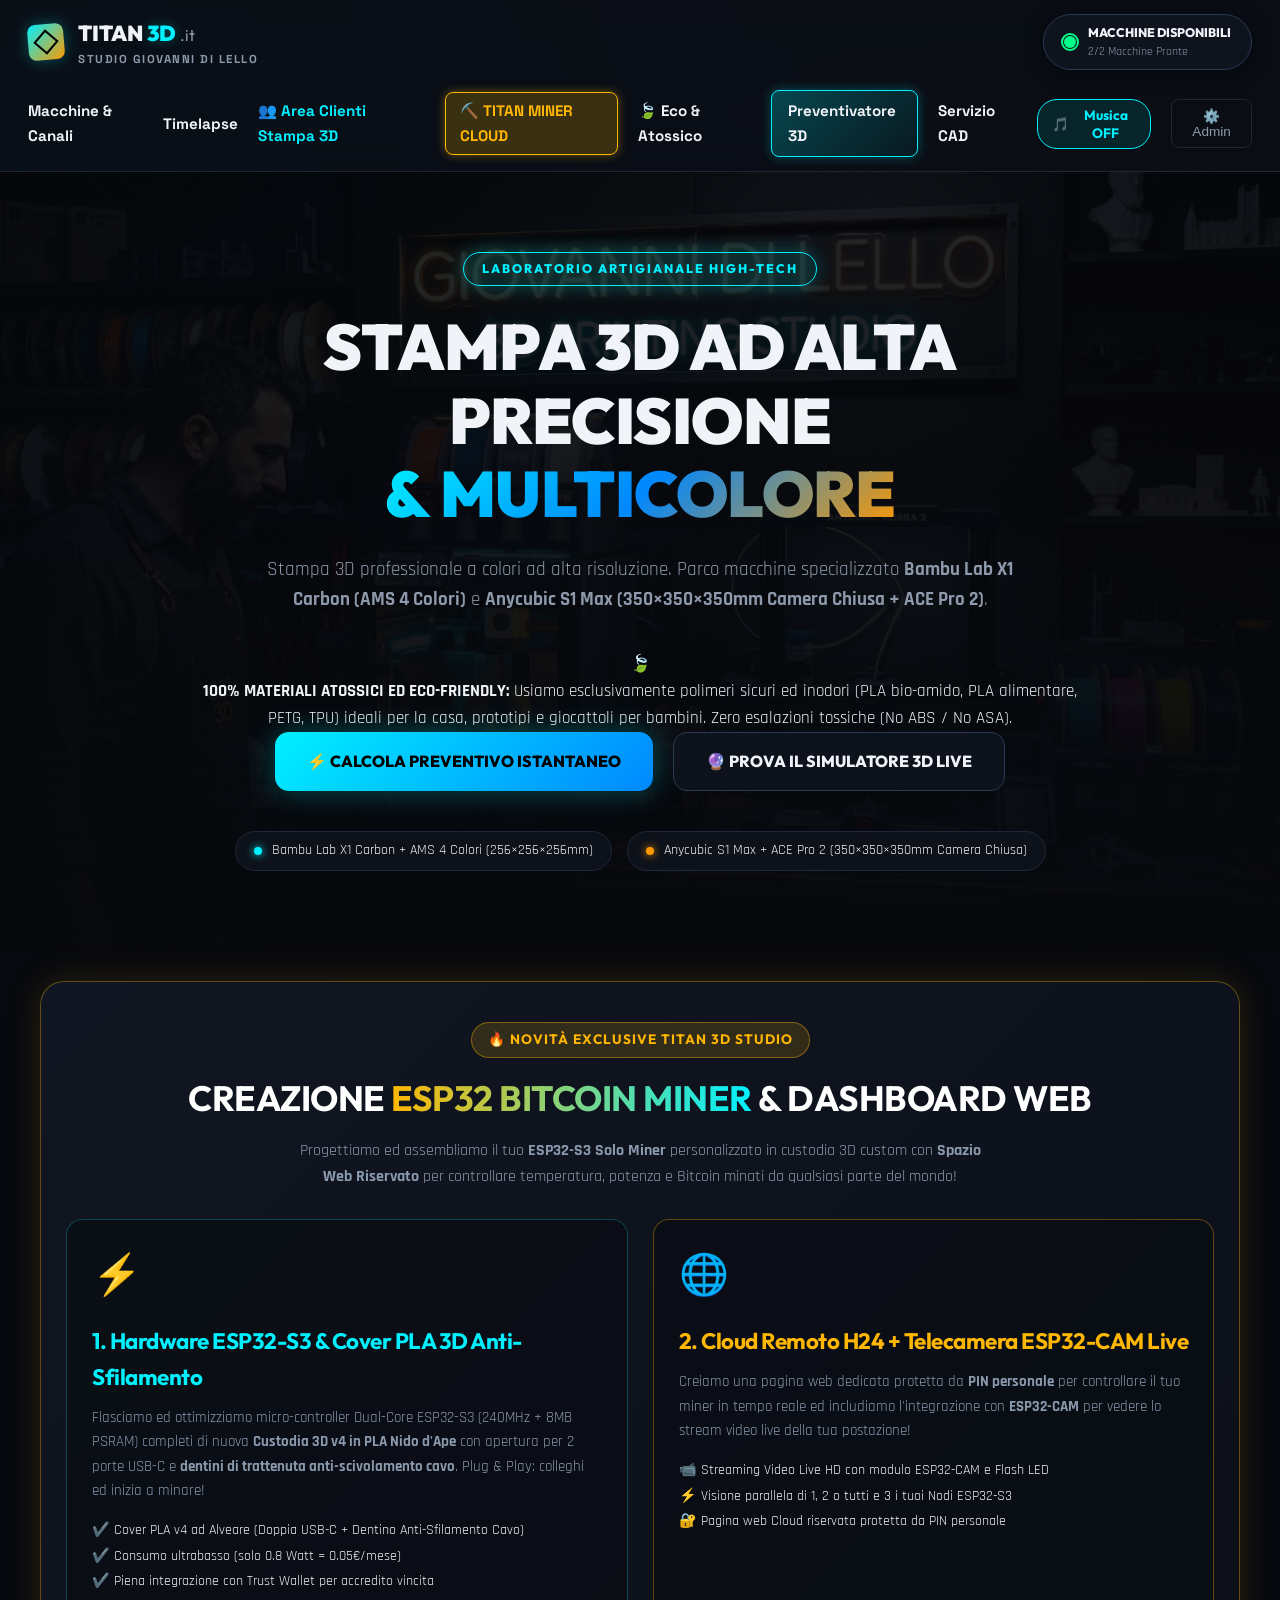
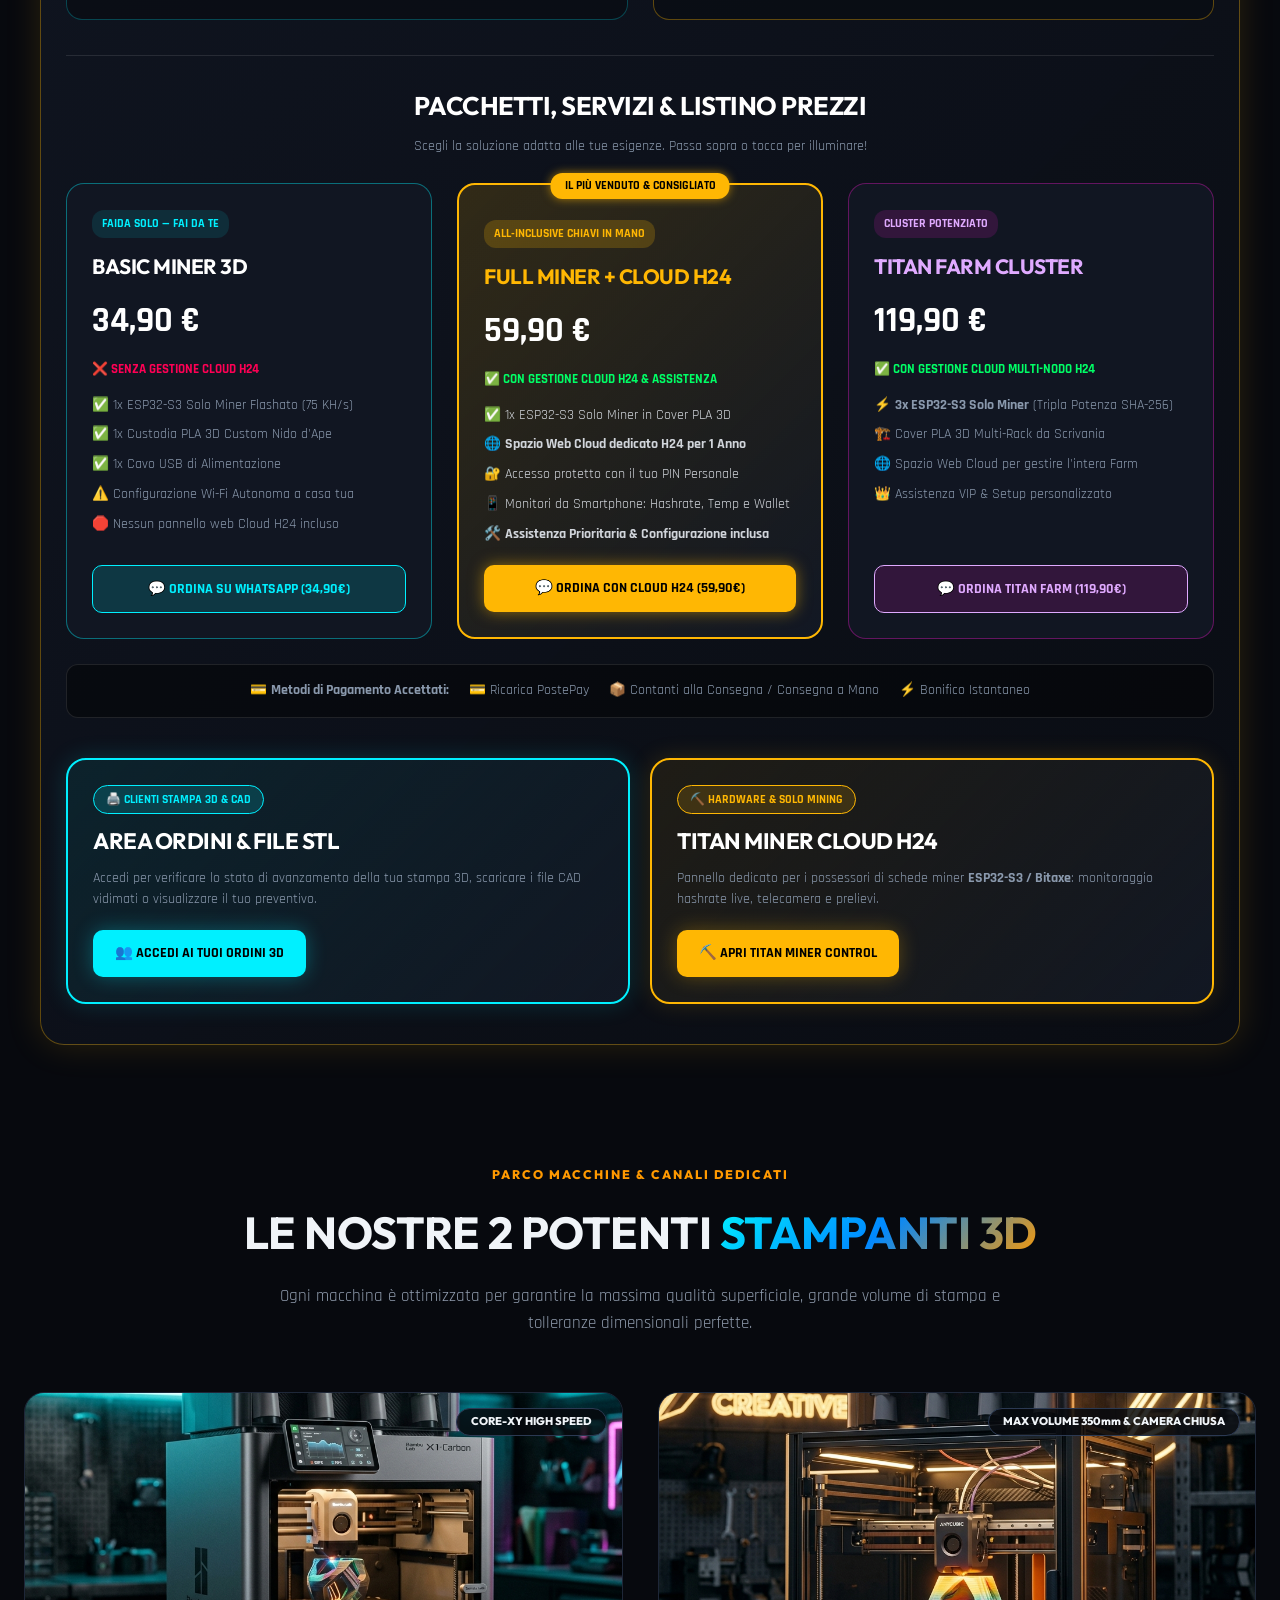
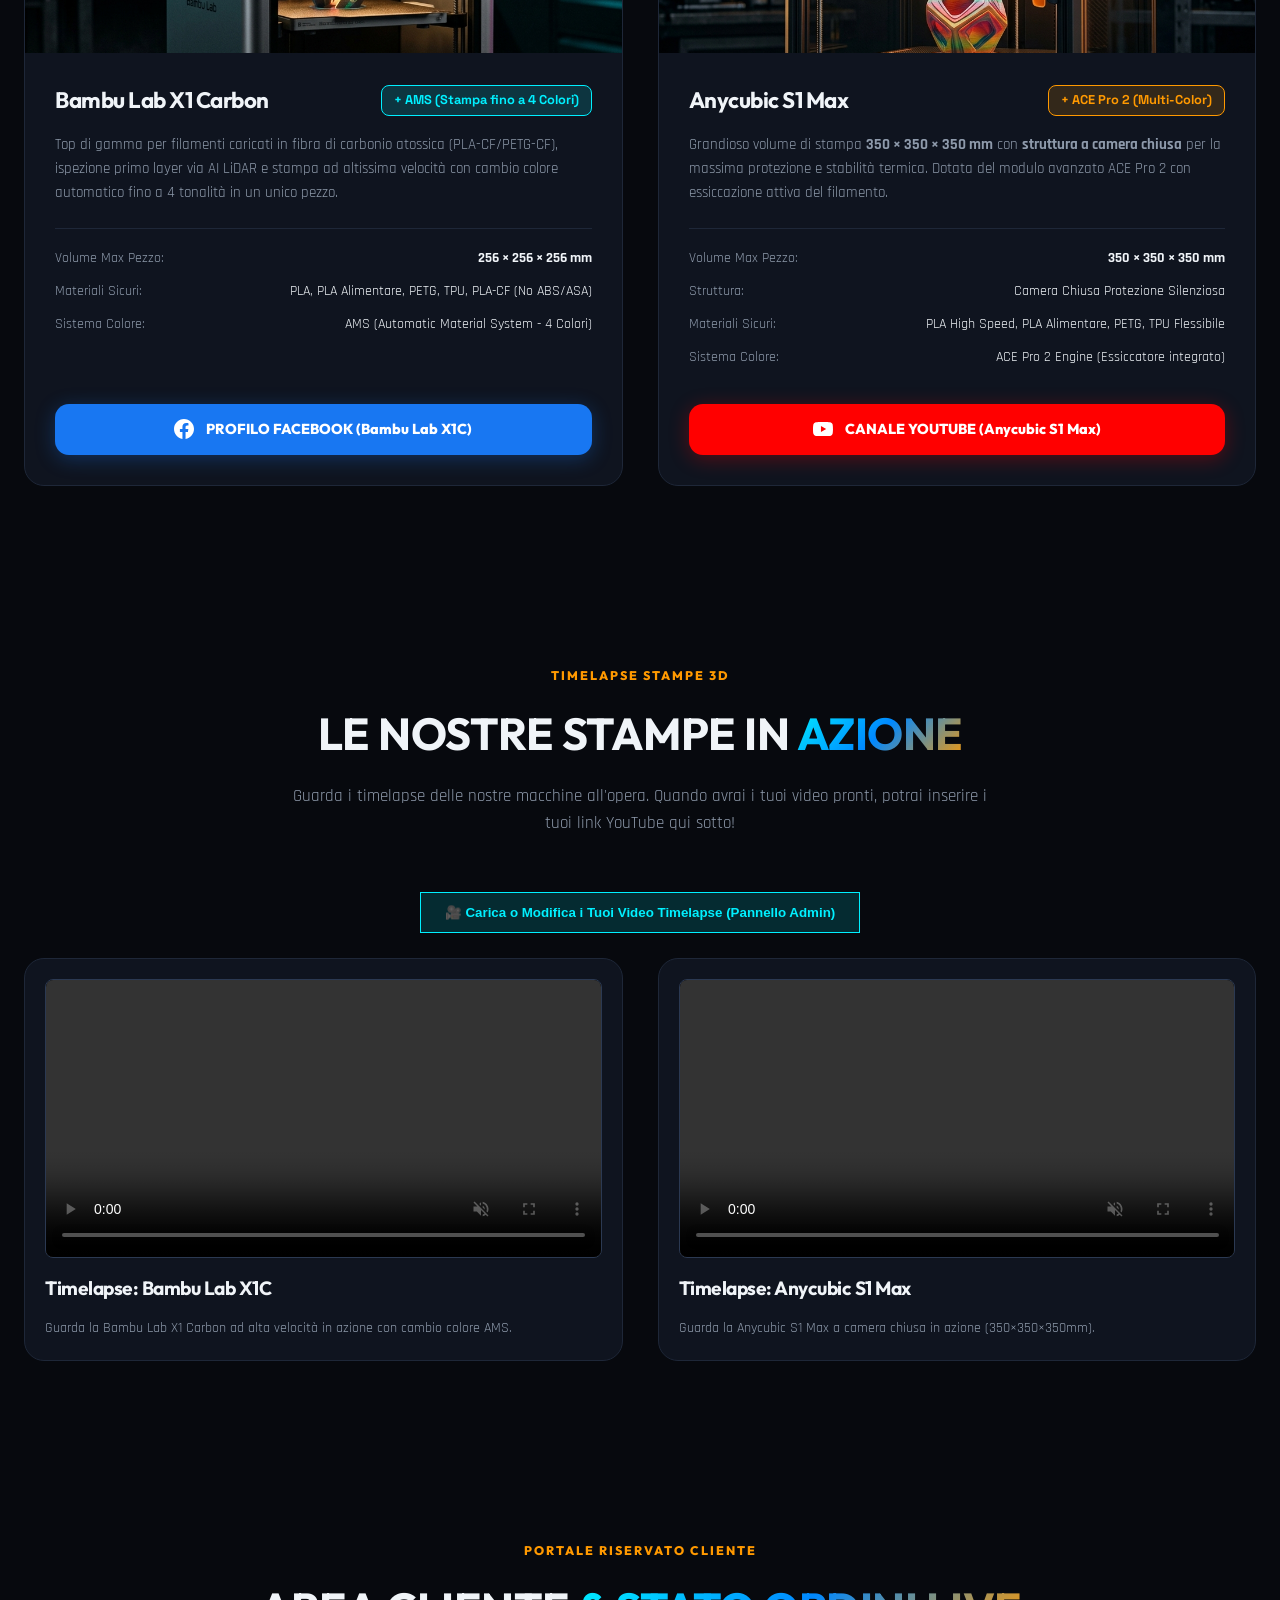
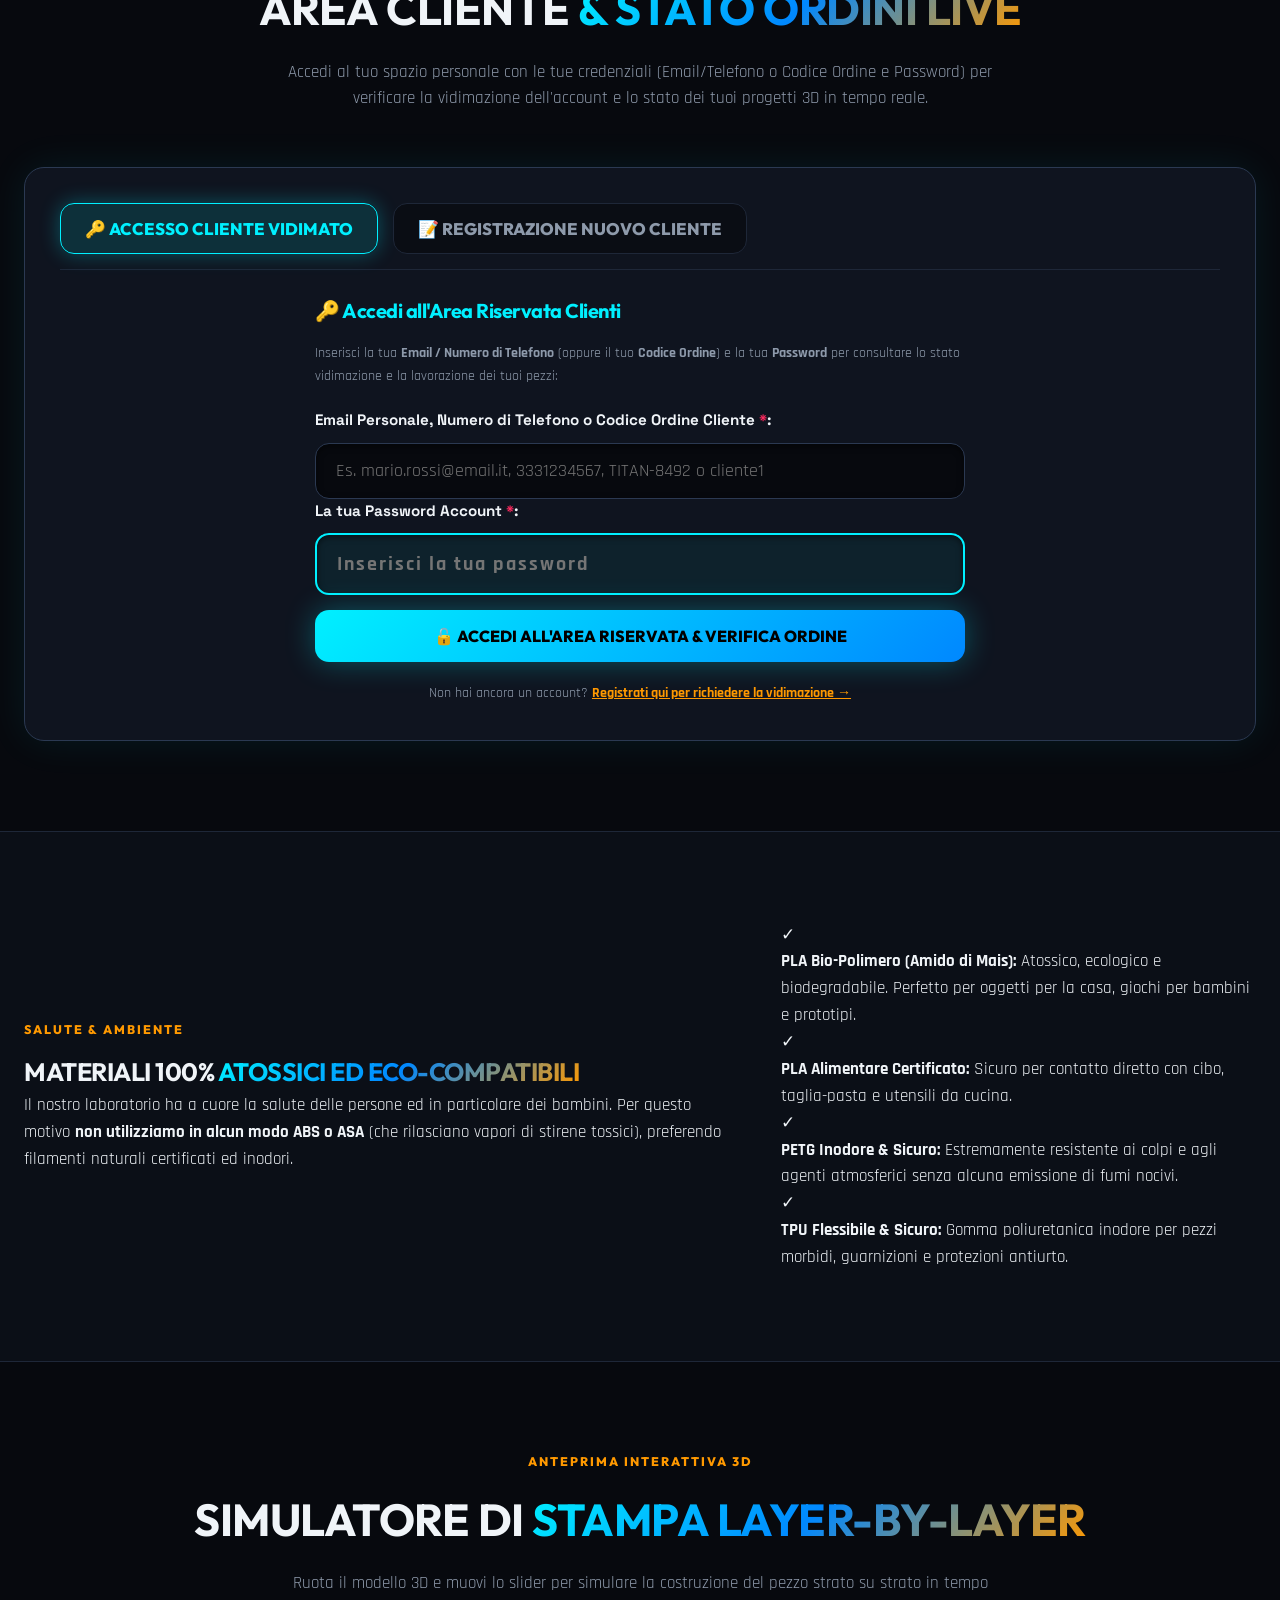
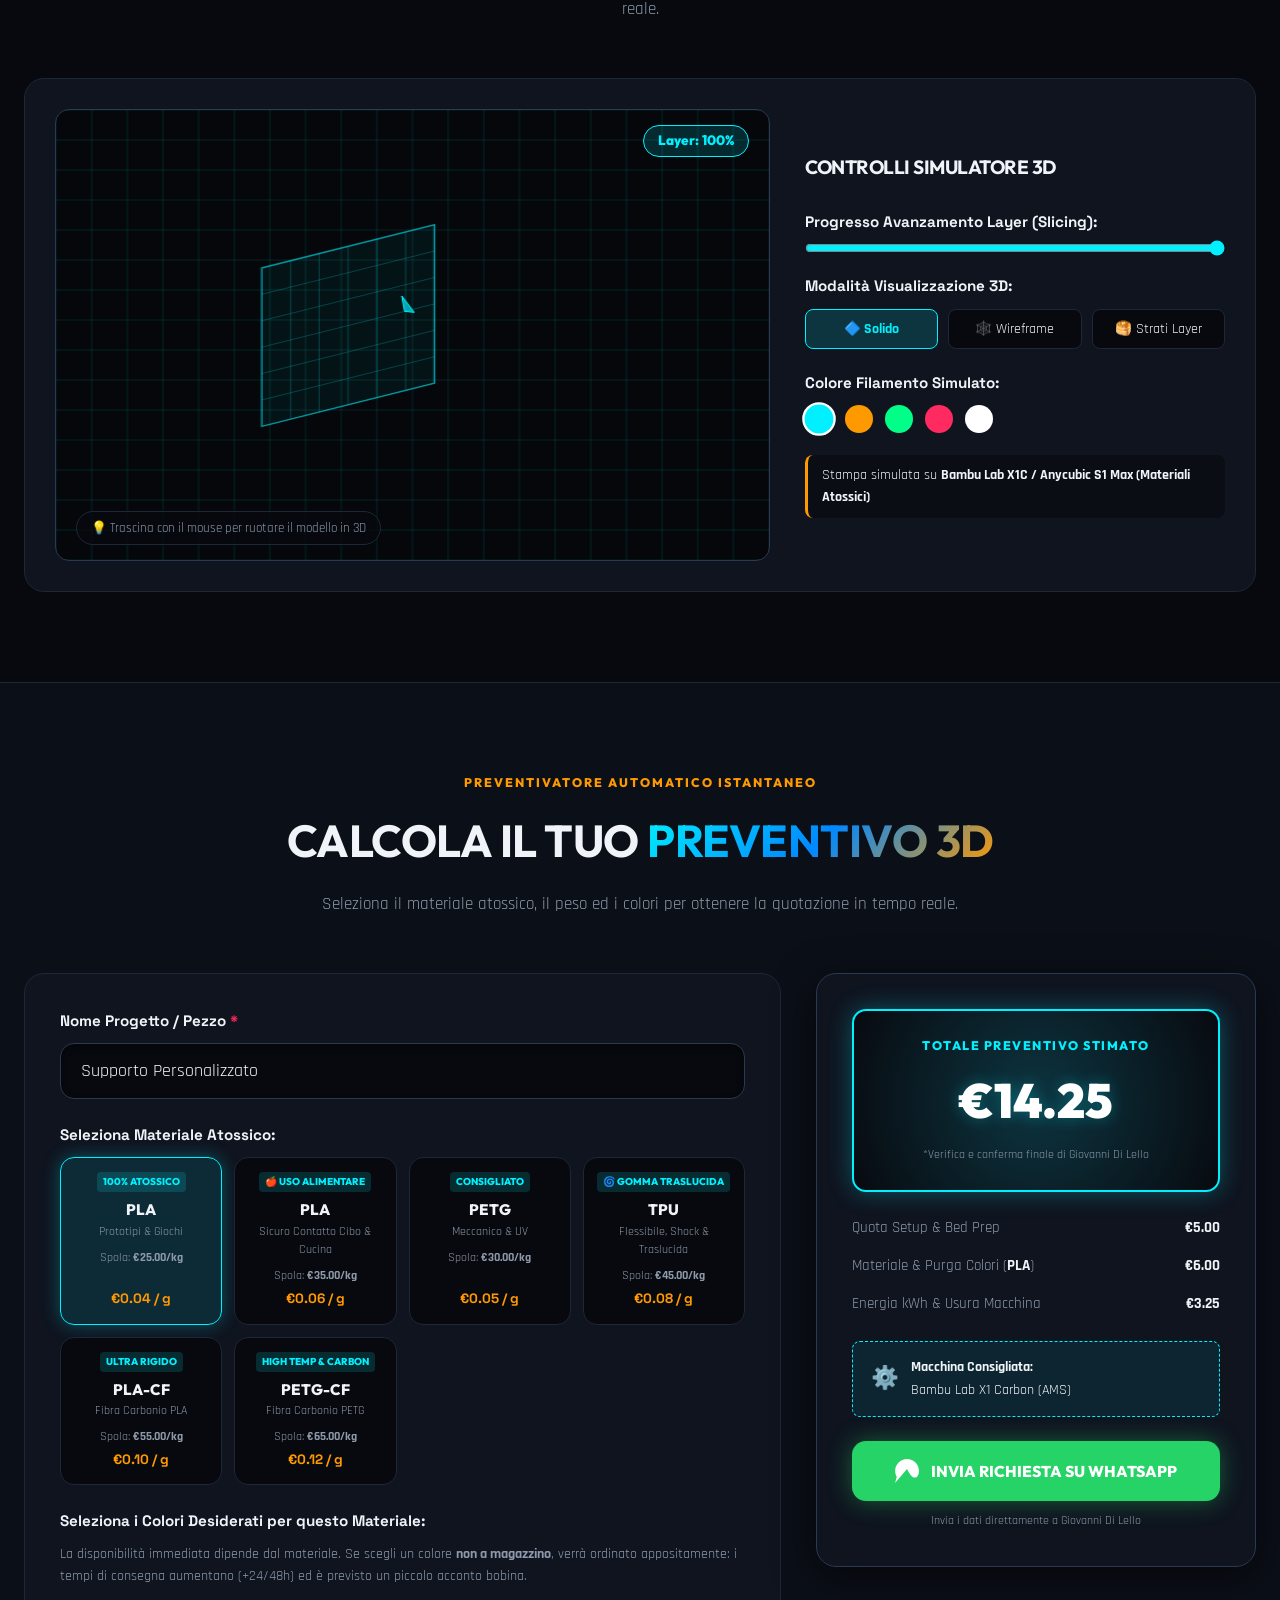
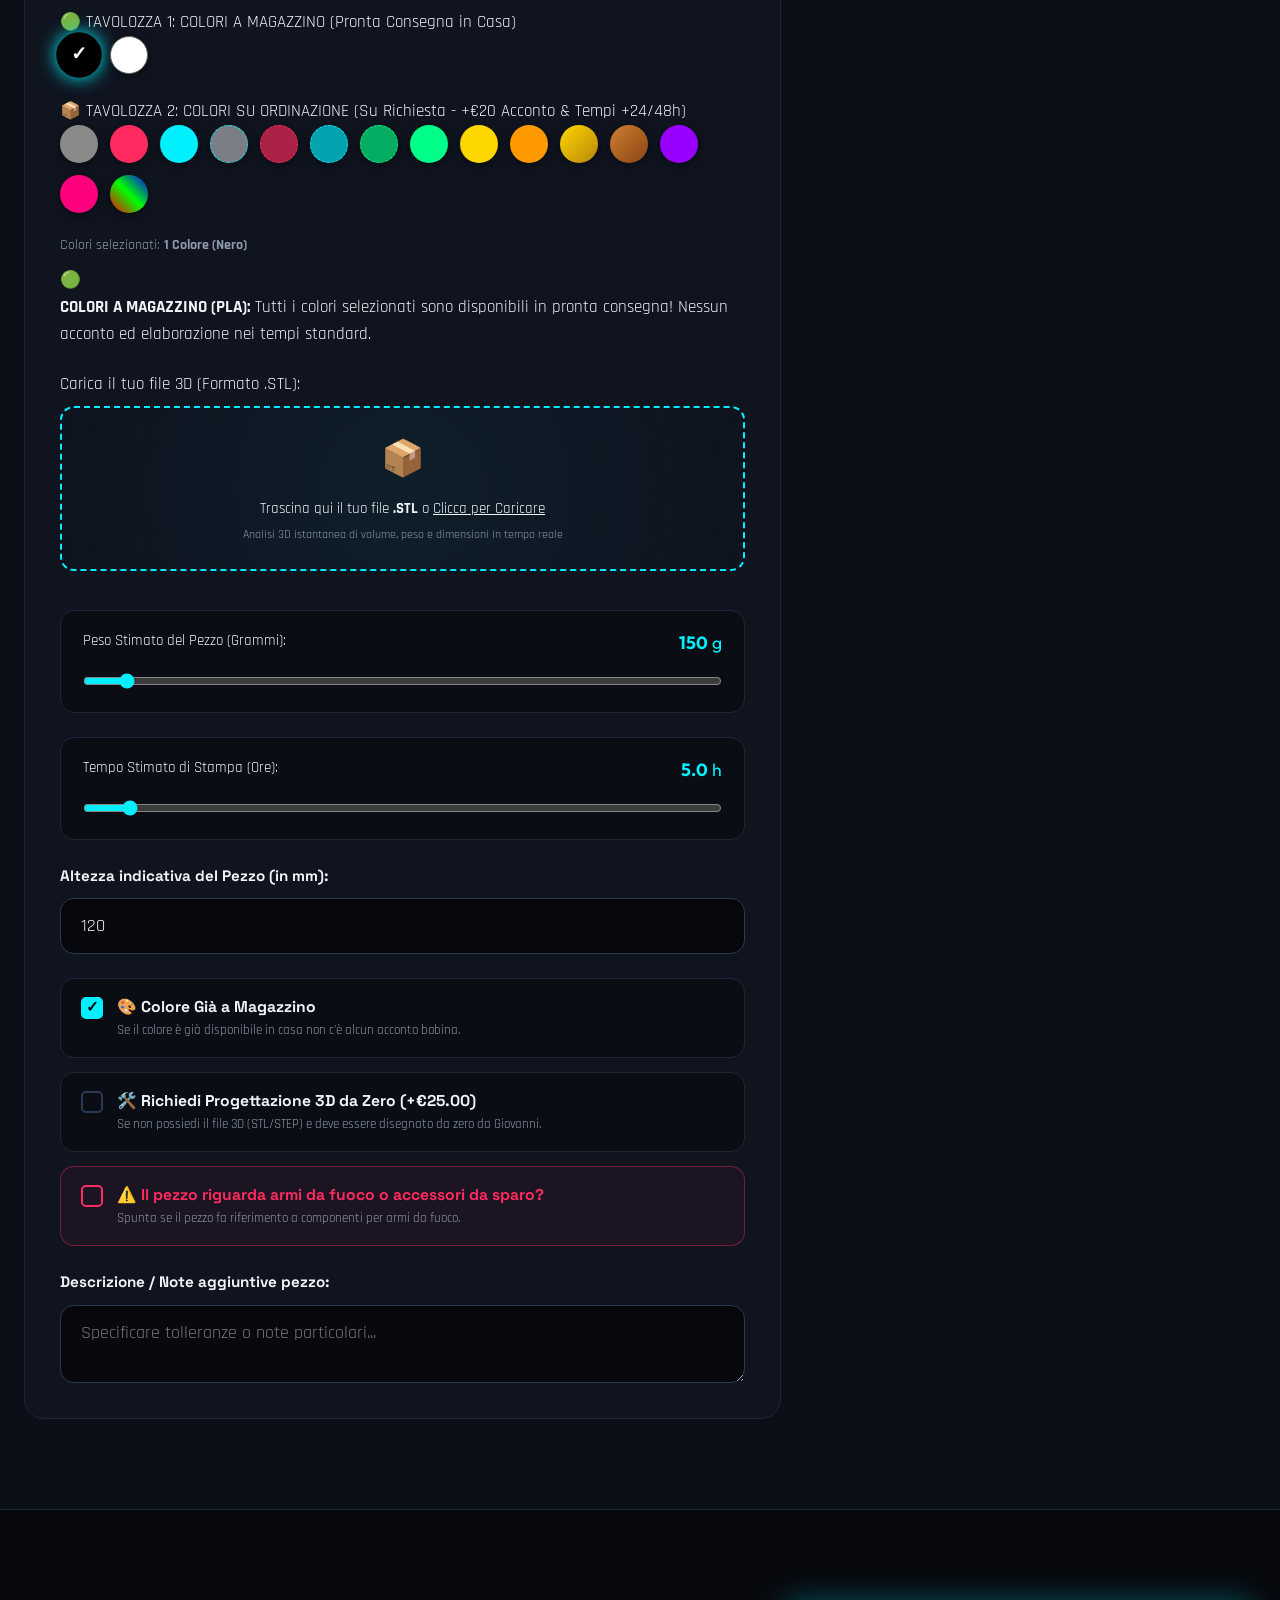
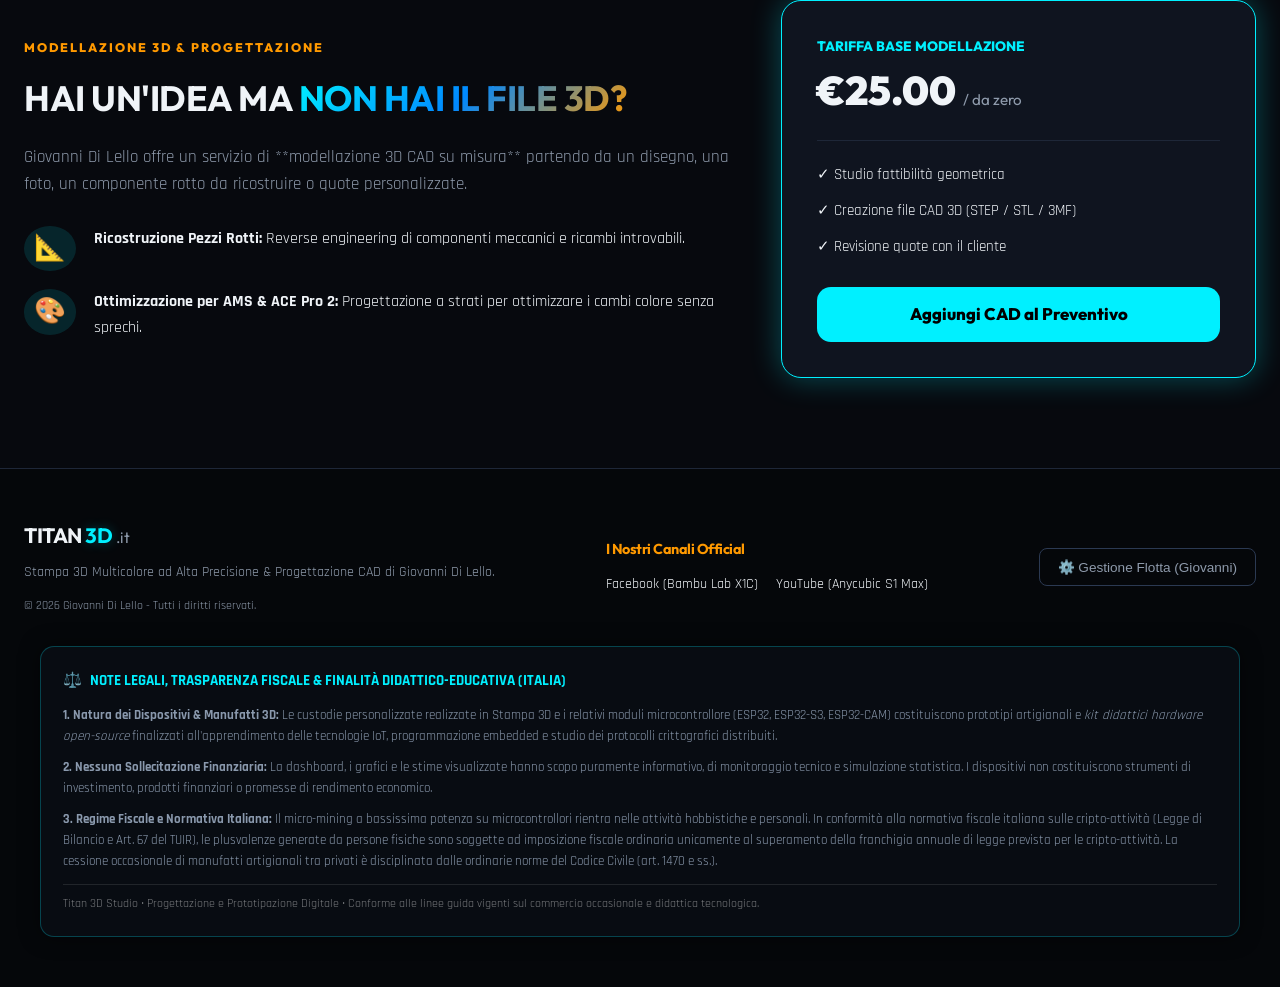
==== commit 61fe599d: "Sicurezza: blindate tutte le password, mascheramento credenziali e regole zero-leak" ====
--- a/index.html
+++ b/index.html
@@ -956,7 +956,10 @@
 
         <div class="form-group">
           <label for="adminPasswordInput">Password Personalizzata Accesso Admin:</label>
-          <input type="text" id="adminPasswordInput" value="1234" placeholder="Password (es. 1234)" onchange="updateAdminSettings()">
+          <div style="display: flex; gap: 8px; align-items: center;">
+            <input type="password" id="adminPasswordInput" placeholder="••••••••" onchange="updateAdminSettings()" style="flex: 1;">
+            <button type="button" onclick="toggleAdminPassVisibility()" style="background: rgba(0,240,255,0.15); border: 1px solid var(--border-cyan); color: var(--cyan-primary); padding: 10px 14px; border-radius: 6px; cursor: pointer; font-size: 0.9rem;" title="Mostra/Nascondi Password">👁️</button>
+          </div>
         </div>
 
         <!-- Live Camera & Streaming Video Links for 2 Machines -->
@@ -1091,9 +1094,9 @@
 
         <!-- Admin Registered Clients & Approval Manager -->
         <div class="admin-section" style="margin-top: 25px; background: rgba(0, 255, 136, 0.05); padding: 18px; border-radius: var(--radius-sm); border: 1px solid rgba(0, 255, 136, 0.3);">
-          <h4 style="font-size: 1.1rem; color: var(--green-primary); margin-bottom: 6px;">👥 Gestione Account Clienti, Passwords & Vidimazioni</h4>
+          <h4 style="font-size: 1.1rem; color: var(--green-primary); margin-bottom: 6px;">👥 Gestione Account Clienti, Credenziali & Vidimazioni</h4>
           <p style="font-size: 0.85rem; color: var(--text-muted); margin-bottom: 15px;">
-            Visualizza tutti i clienti, le loro <strong>Password</strong> in chiaro, i codici ordine assegnati ed approva/vidima l'accesso ai loro progetti.
+            Visualizza i clienti registrati, i codici ordine assegnati e gestisci in sicurezza le credenziali e l'approvazione dell'accesso ai loro progetti.
           </p>
 
           <!-- Form Aggiungi Nuovo Cliente da Admin -->
@@ -1104,7 +1107,7 @@
               <input type="text" id="adminNewClientContact" placeholder="Email o Telefono">
             </div>
             <div class="form-row-2" style="margin-top: 8px;">
-              <input type="text" id="adminNewClientPass" placeholder="Password Accesso Cliente">
+              <input type="password" id="adminNewClientPass" placeholder="Password Accesso Cliente">
               <input type="text" id="adminNewClientCode" placeholder="Codice Ordine Assegnato (es. TITAN-9999)">
             </div>
             <button class="btn-primary-small" onclick="addClientFromAdmin()" style="margin-top: 10px; background: var(--green-primary); color: #000; font-weight: 700;">➕ Crea ed Approva Cliente</button>
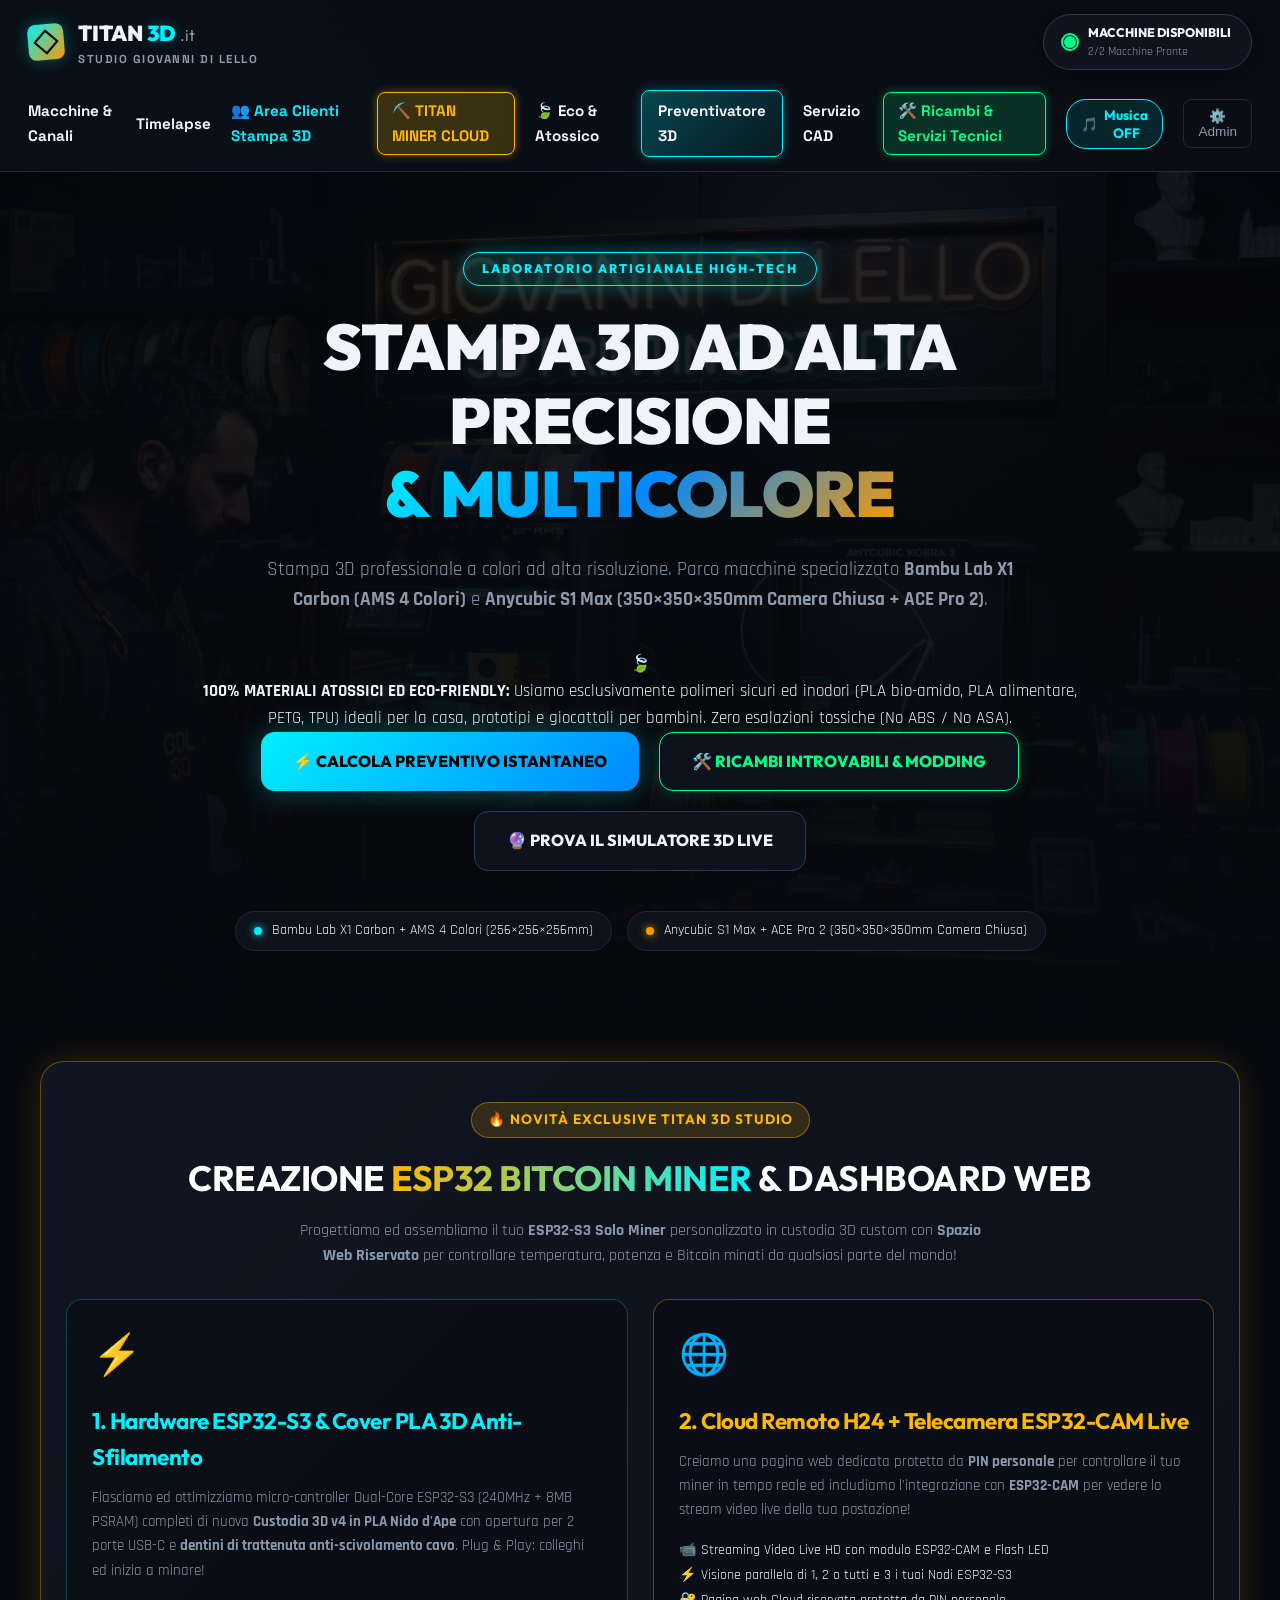
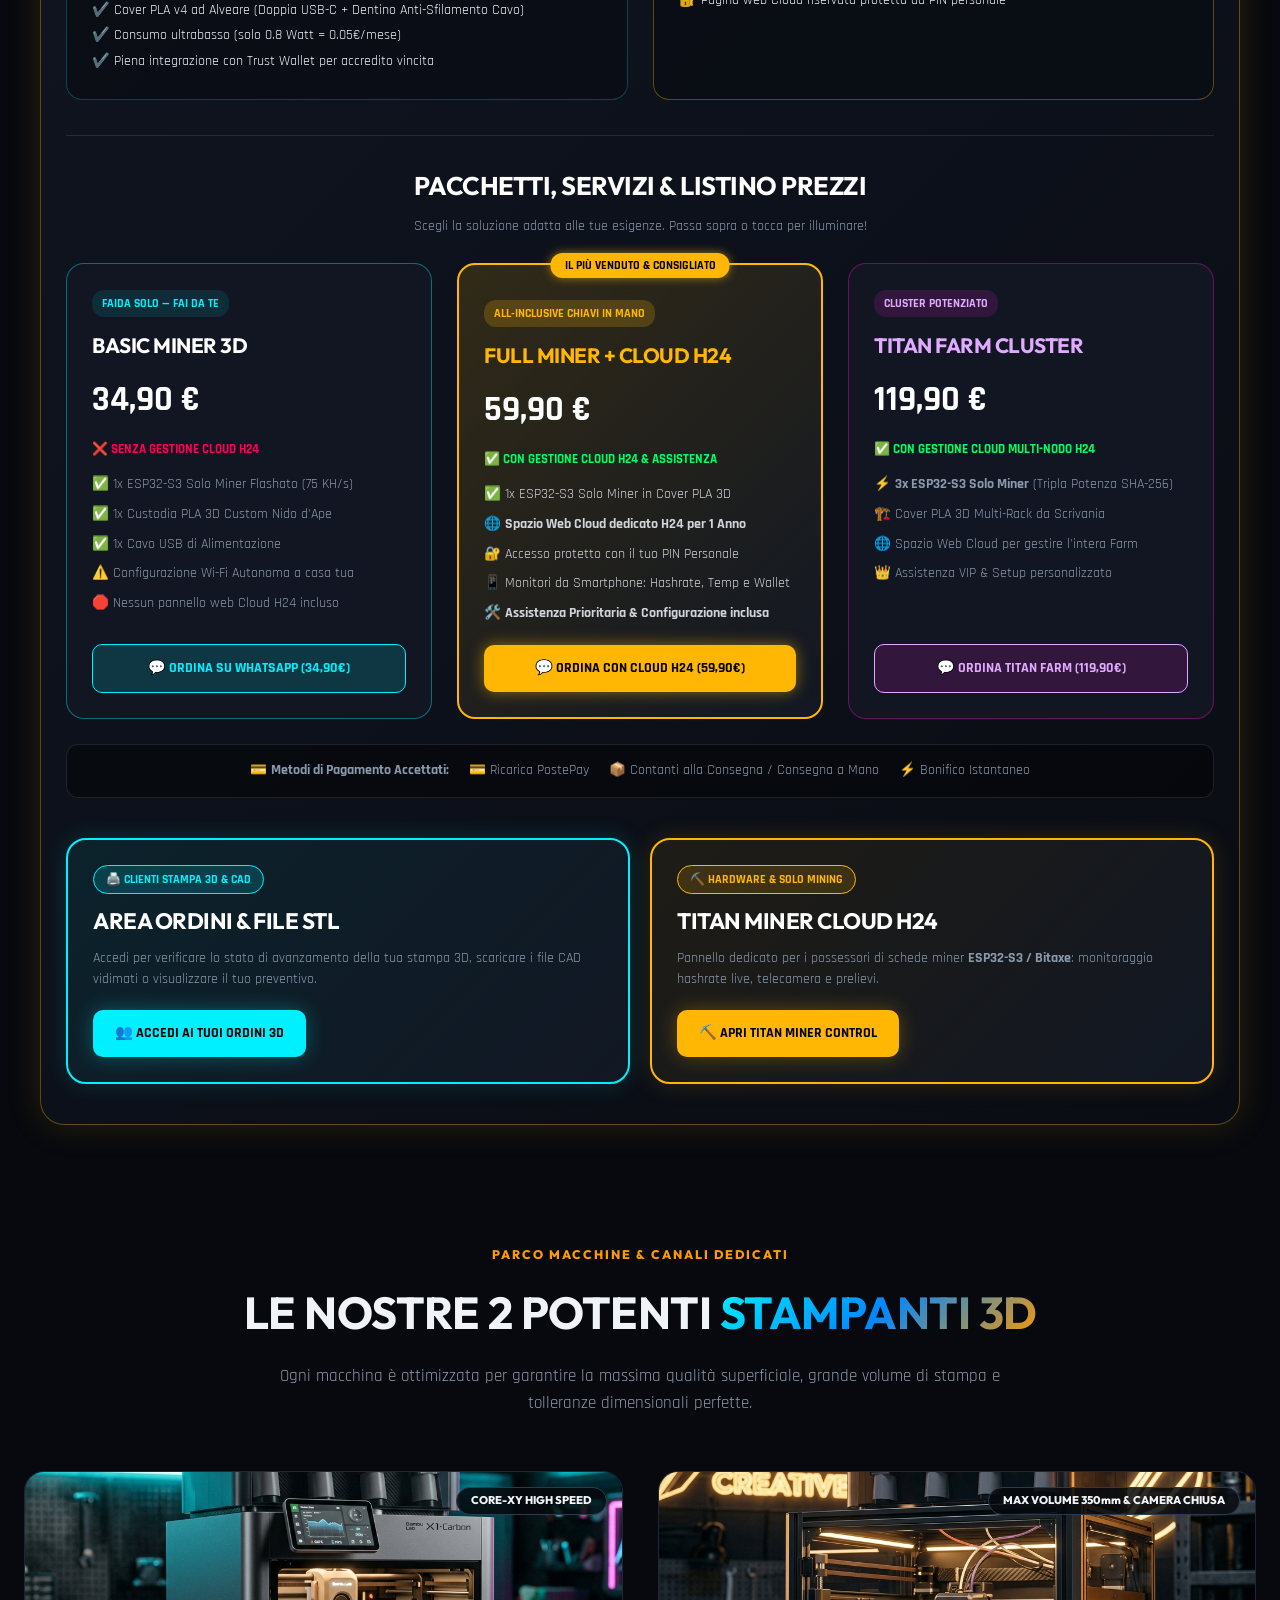
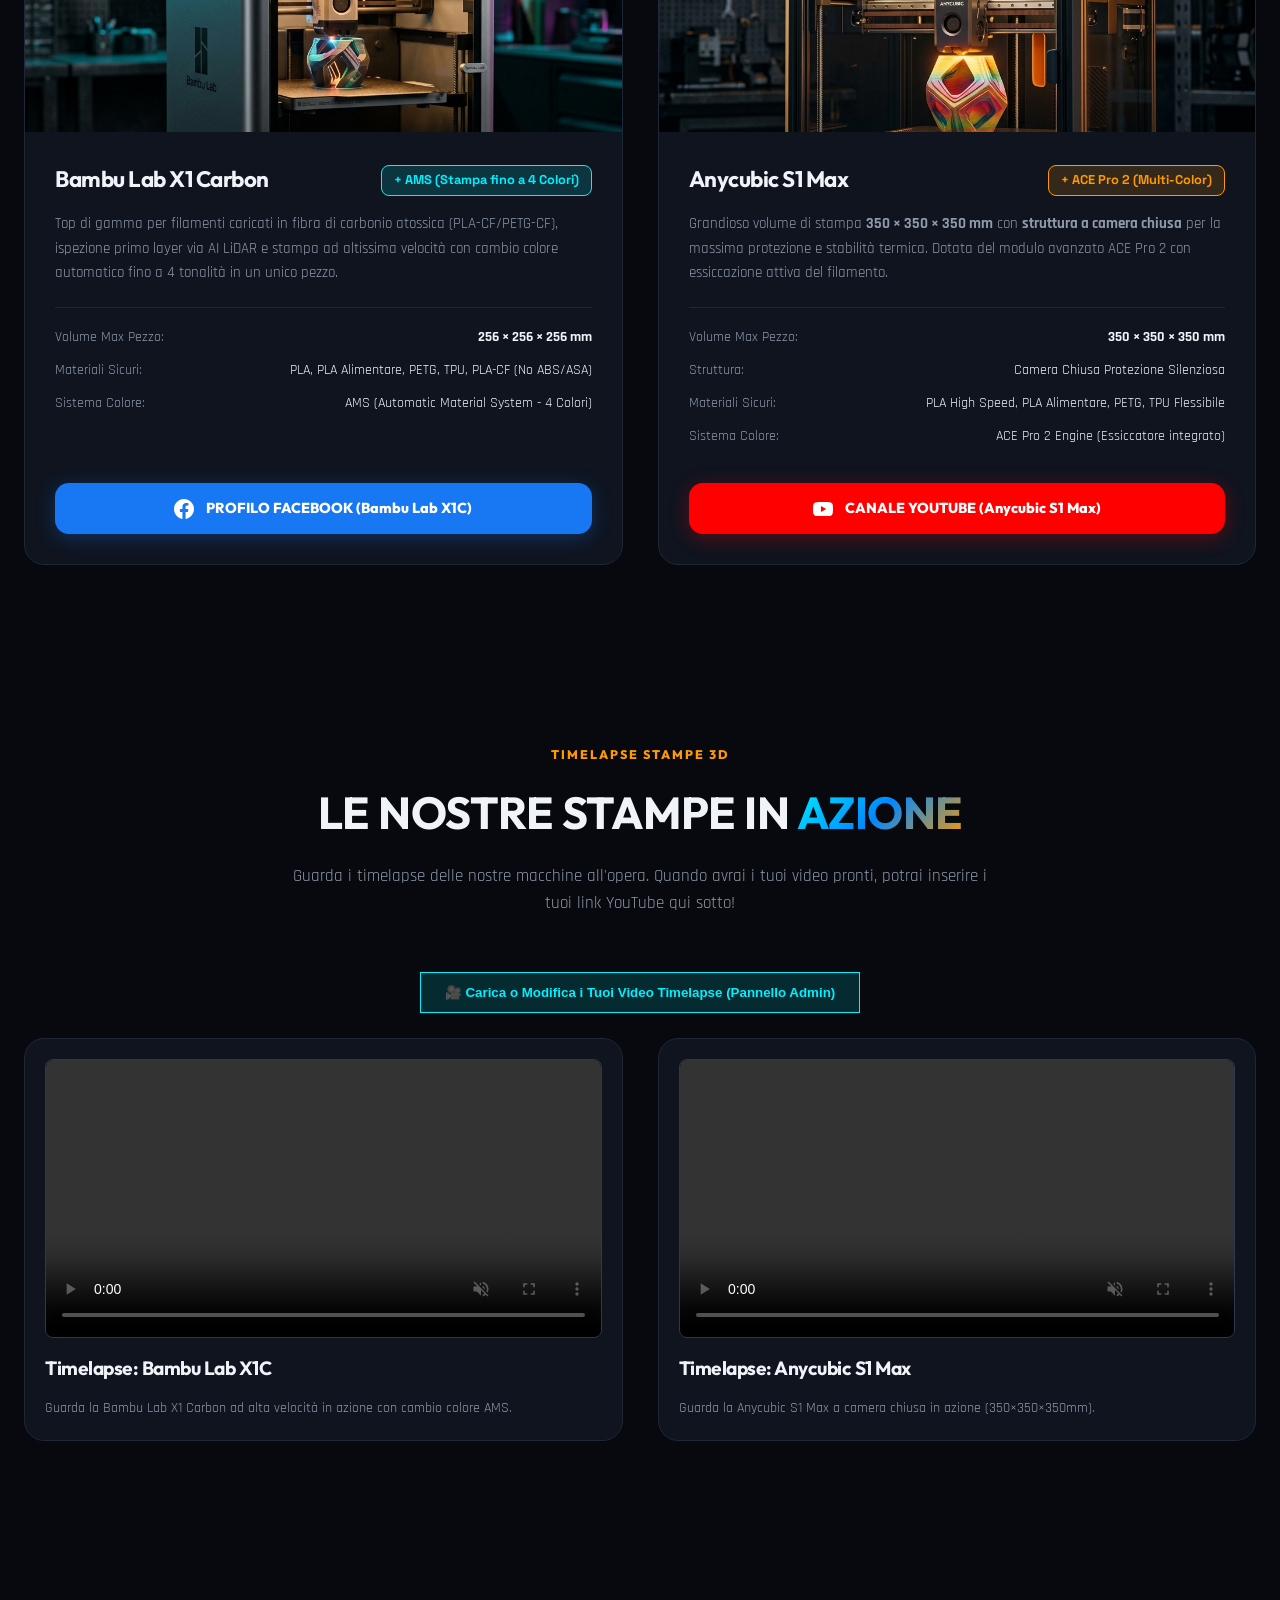
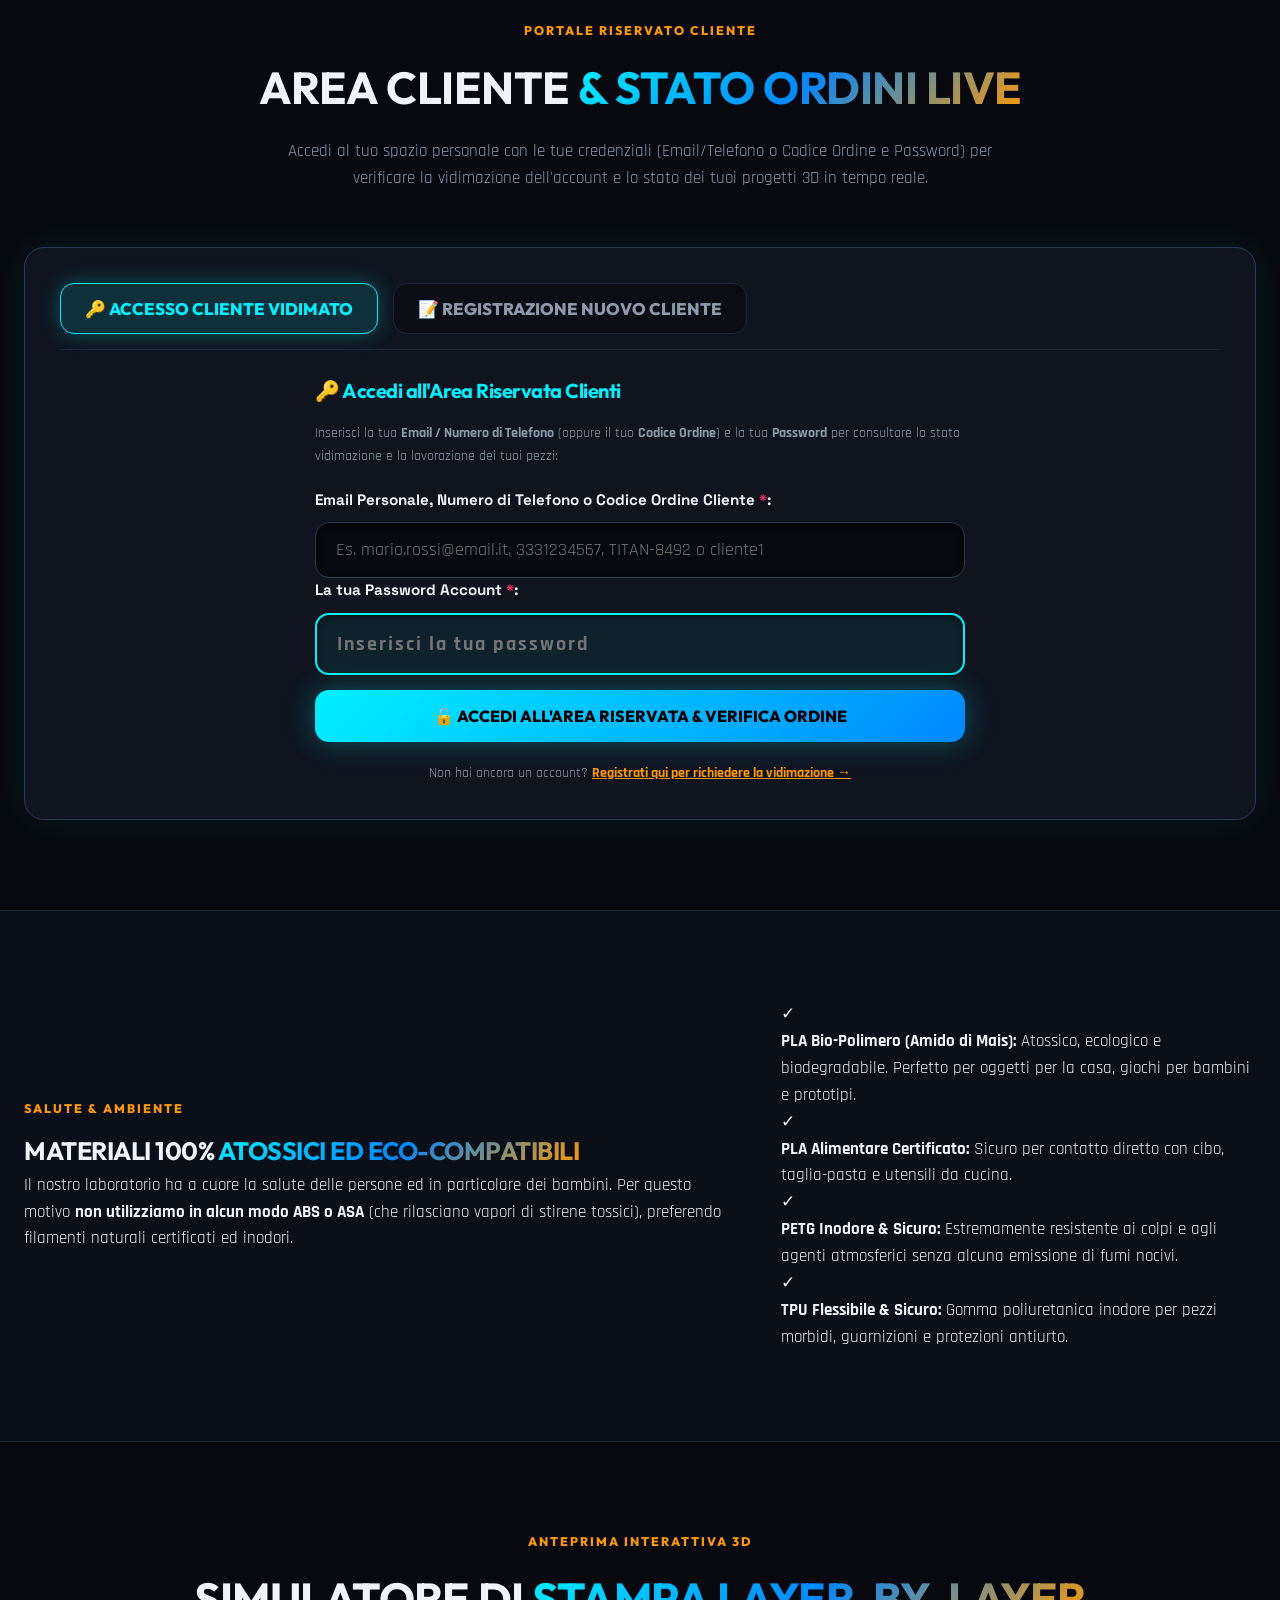
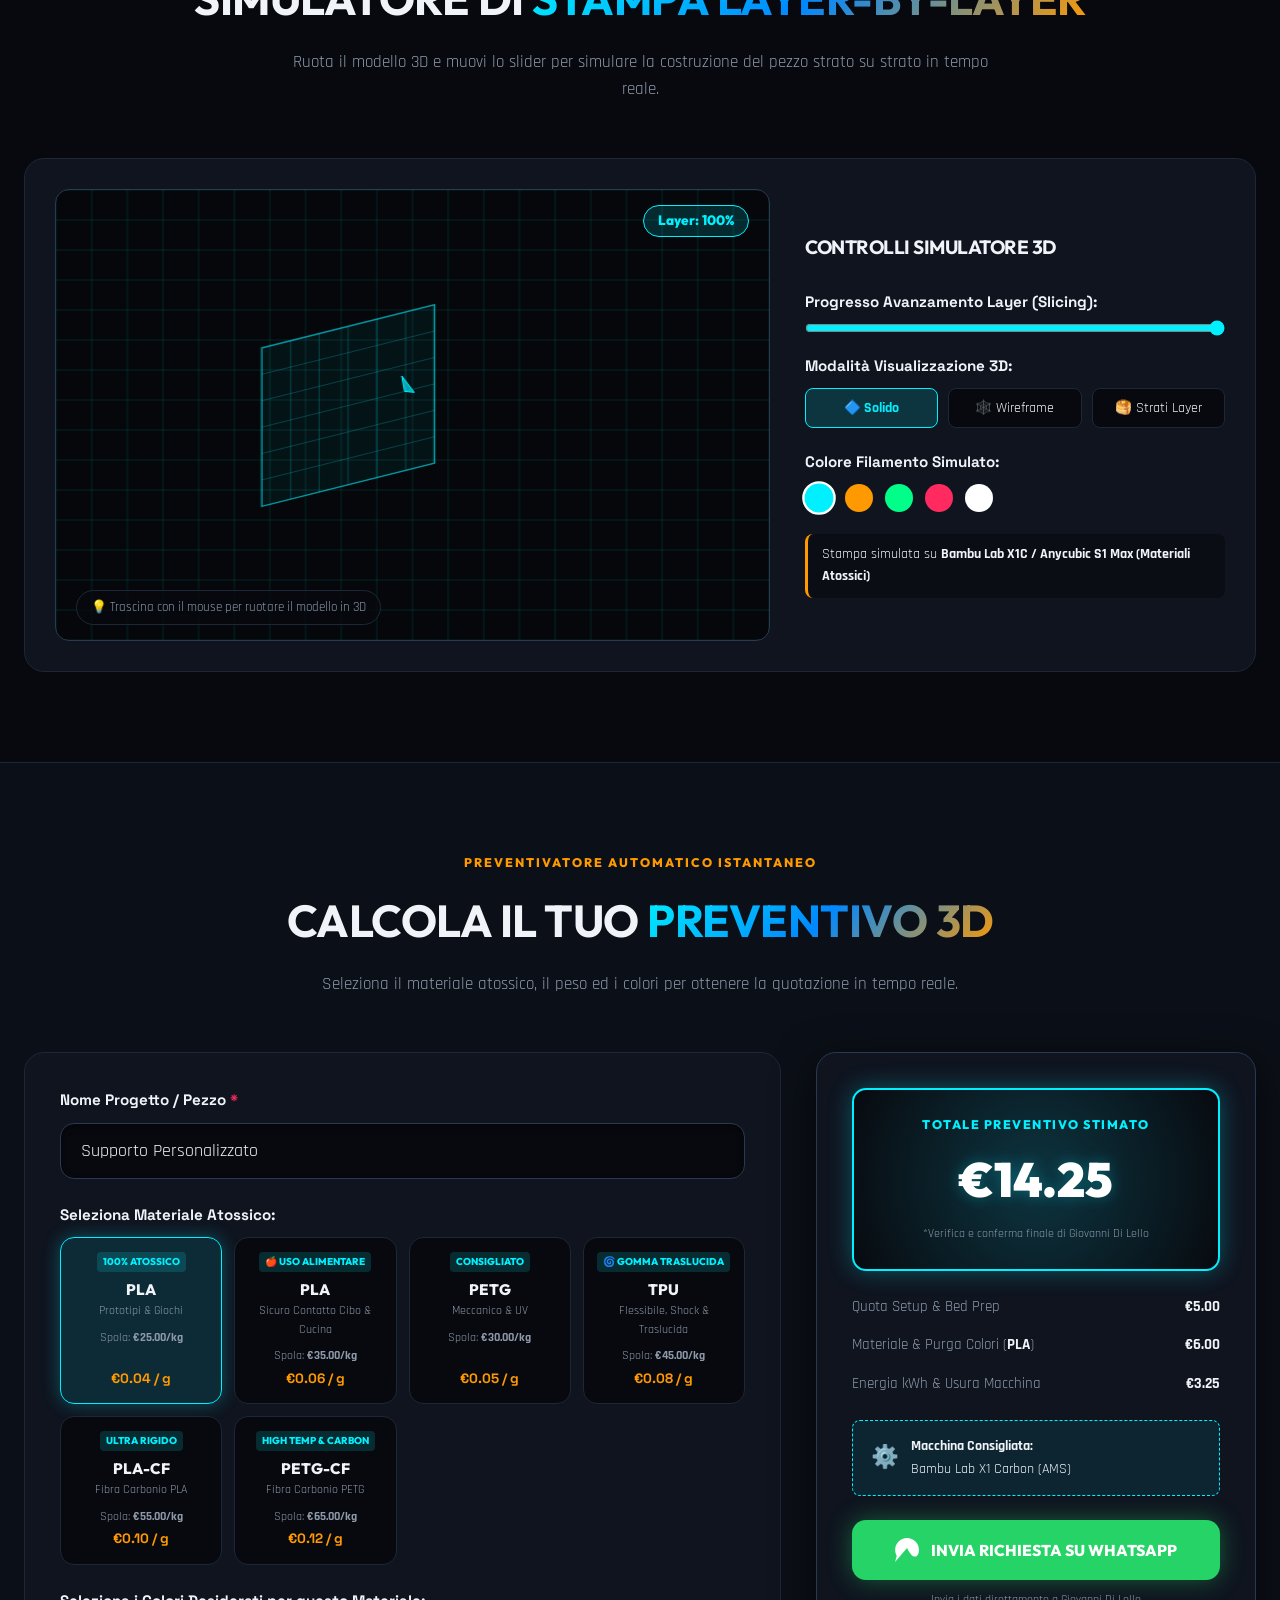
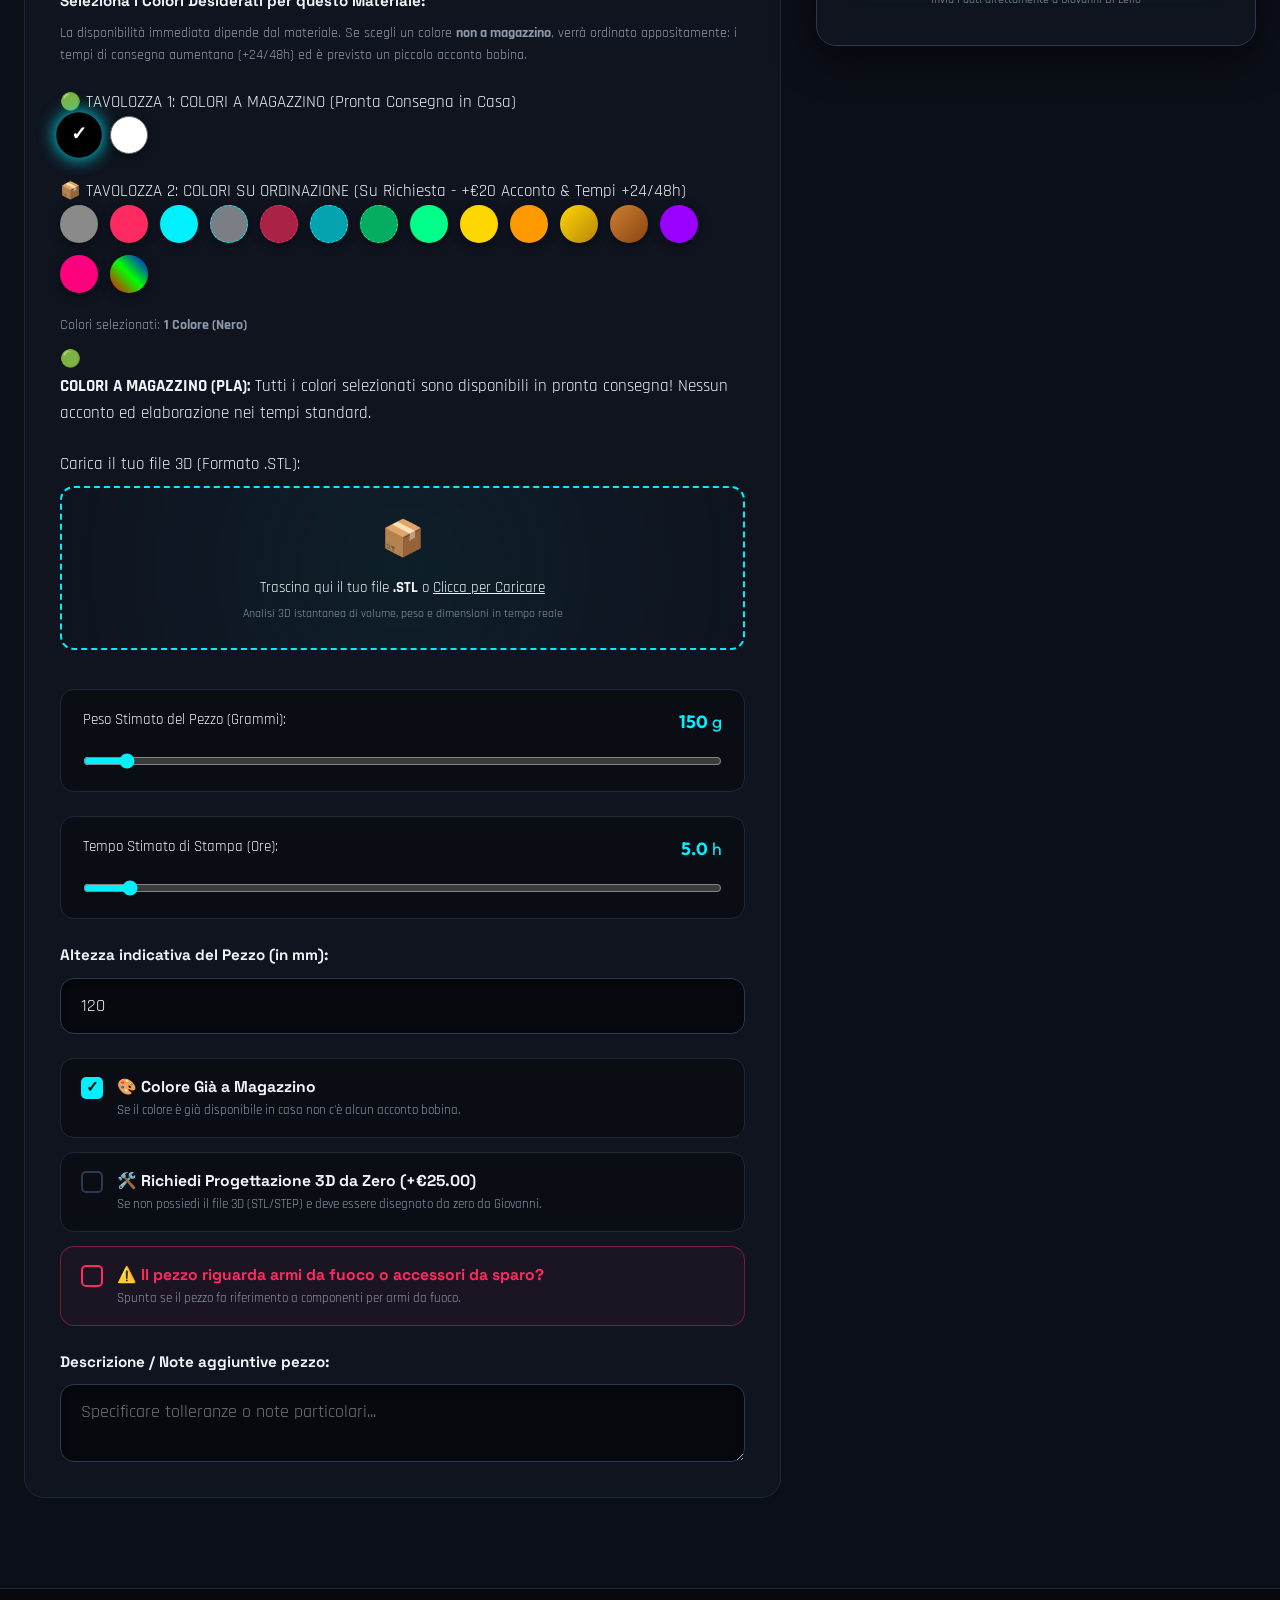
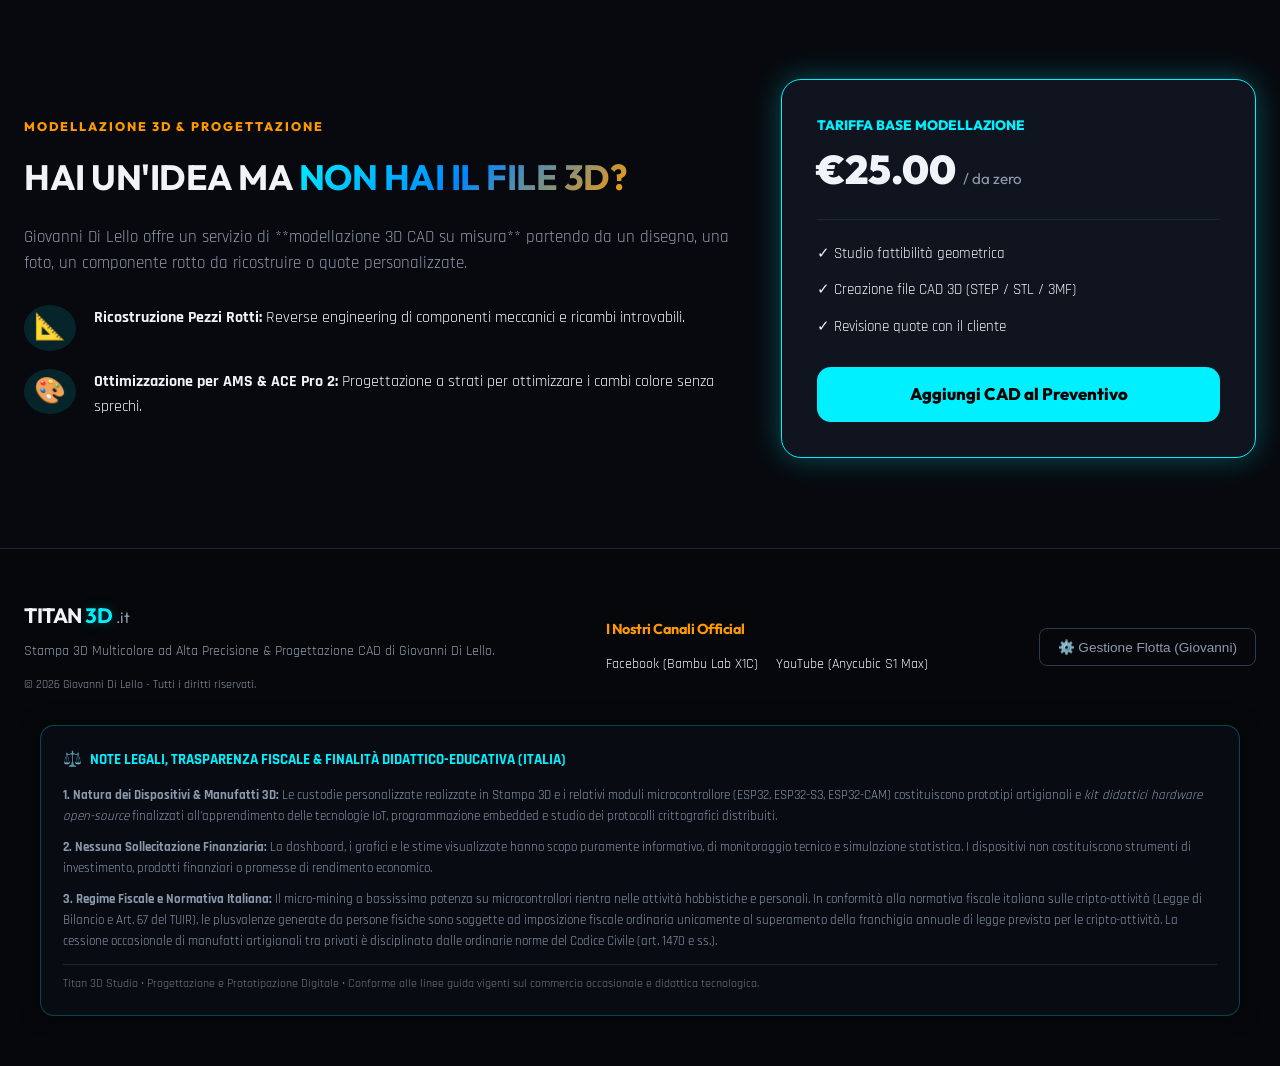
==== commit 2dd06059: "Aggiornamento servizi tecnici, preventivatore WhatsApp e allineamento Bitaxe DGB" ====
--- a/index.html
+++ b/index.html
@@ -66,6 +66,7 @@
         <a href="#sicurezza" class="text-green">🍃 Eco & Atossico</a>
         <a href="#preventivatore" class="btn-nav-highlight">Preventivatore 3D</a>
         <a href="#cad-service">Servizio CAD</a>
+        <a href="servizi.html" style="color: #00ff88; font-weight: 800; background: rgba(0, 255, 136, 0.15); padding: 6px 14px; border-radius: 8px; border: 1px solid #00ff88; box-shadow: 0 0 10px rgba(0,255,136,0.3);">🛠️ Ricambi &amp; Servizi Tecnici</a>
         <button id="bgMusicBtn" onclick="toggleBgMusic()" ondblclick="skipNextMusicTrack()" class="btn-music-toggle" title="Clicca per Avviare/Pausa - Doppio Clic per Prossimo Brano">🎵 <span id="bgMusicStatus">Musica OFF</span></button>
         <button class="btn-admin-access" onclick="openAdminModal()" title="Pannello Proprietario Giovanni">⚙️ Admin</button>
       </nav>
@@ -107,6 +108,7 @@
         <a href="#preventivatore" class="btn-primary">
           <span>⚡ CALCOLA PREVENTIVO ISTANTANEO</span>
         </a>
+        <a href="servizi.html" class="btn-secondary" style="border-color: #00ff88; color: #00ff88; box-shadow: 0 0 15px rgba(0,255,136,0.2);"><span>🛠️ RICAMBI INTROVABILI &amp; MODDING</span></a>
         <a href="#simulatore" class="btn-secondary">
           <span>🔮 PROVA IL SIMULATORE 3D LIVE</span>
         </a>
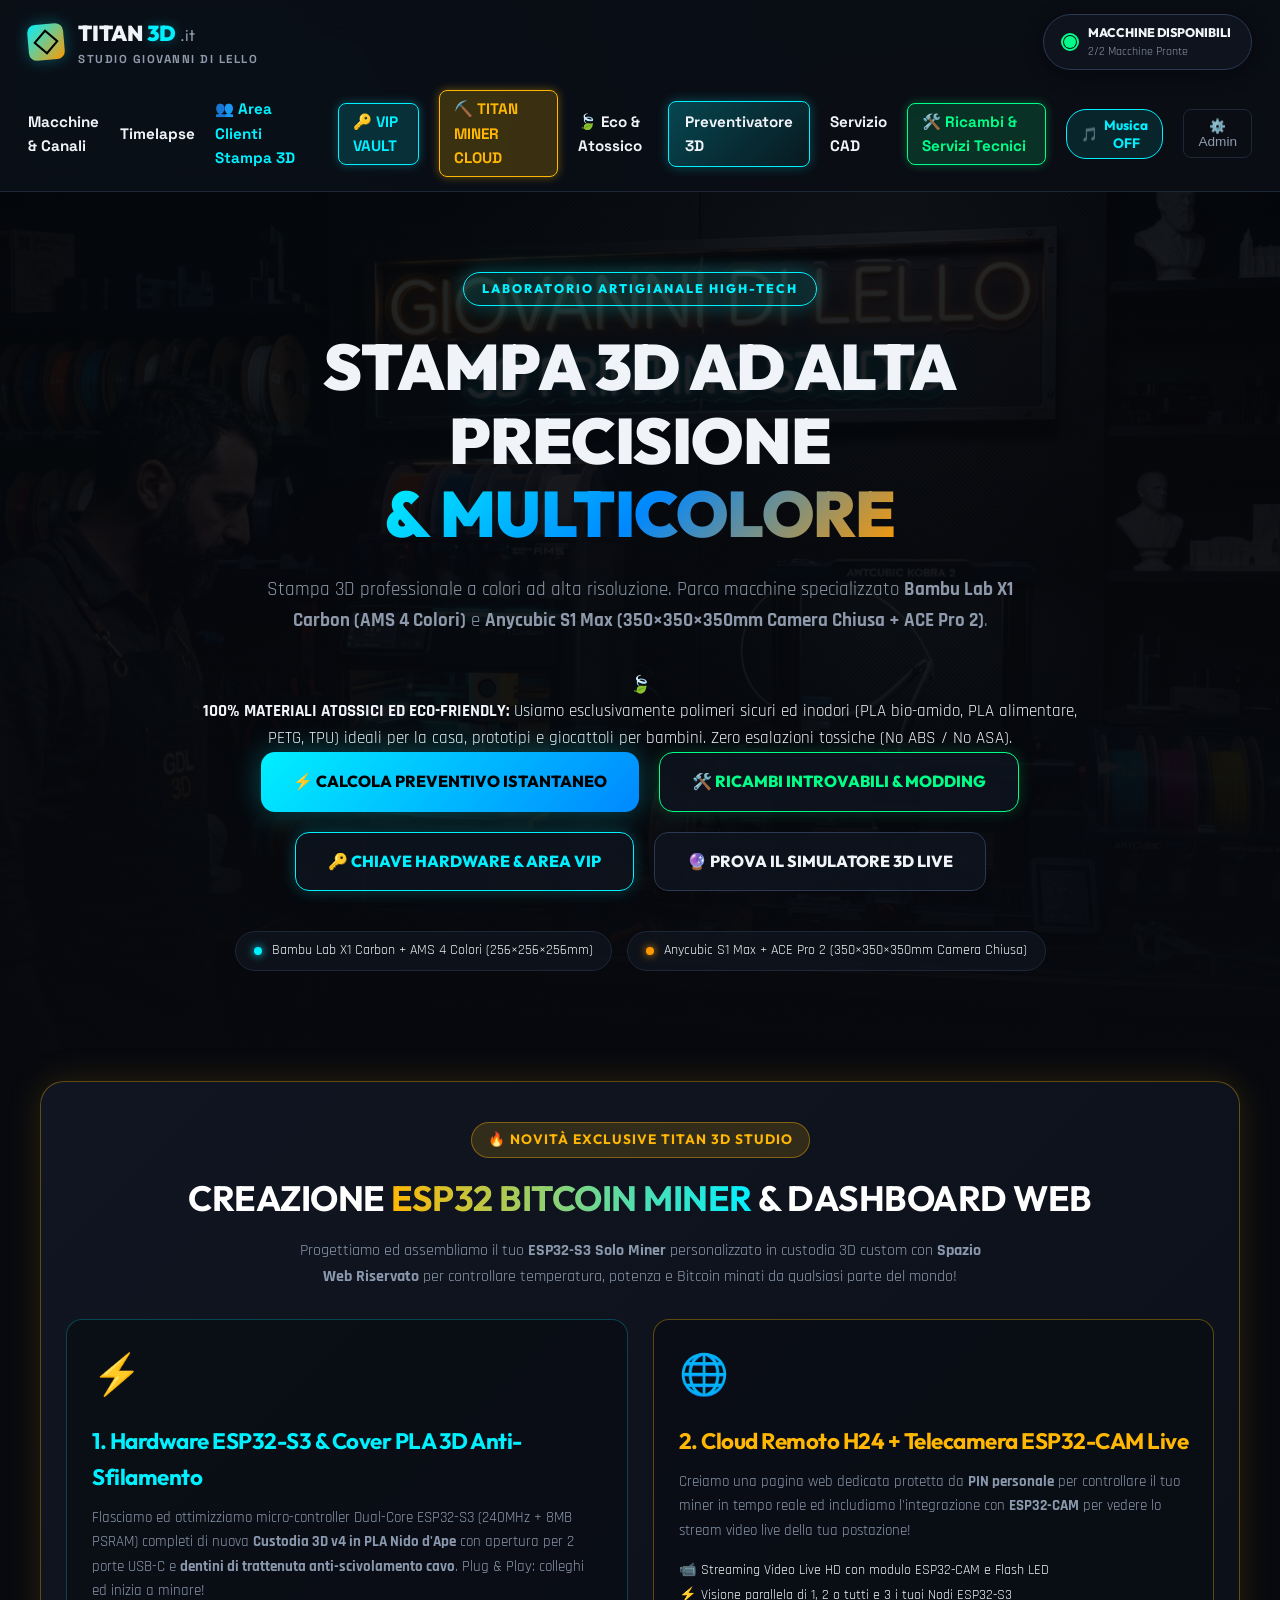
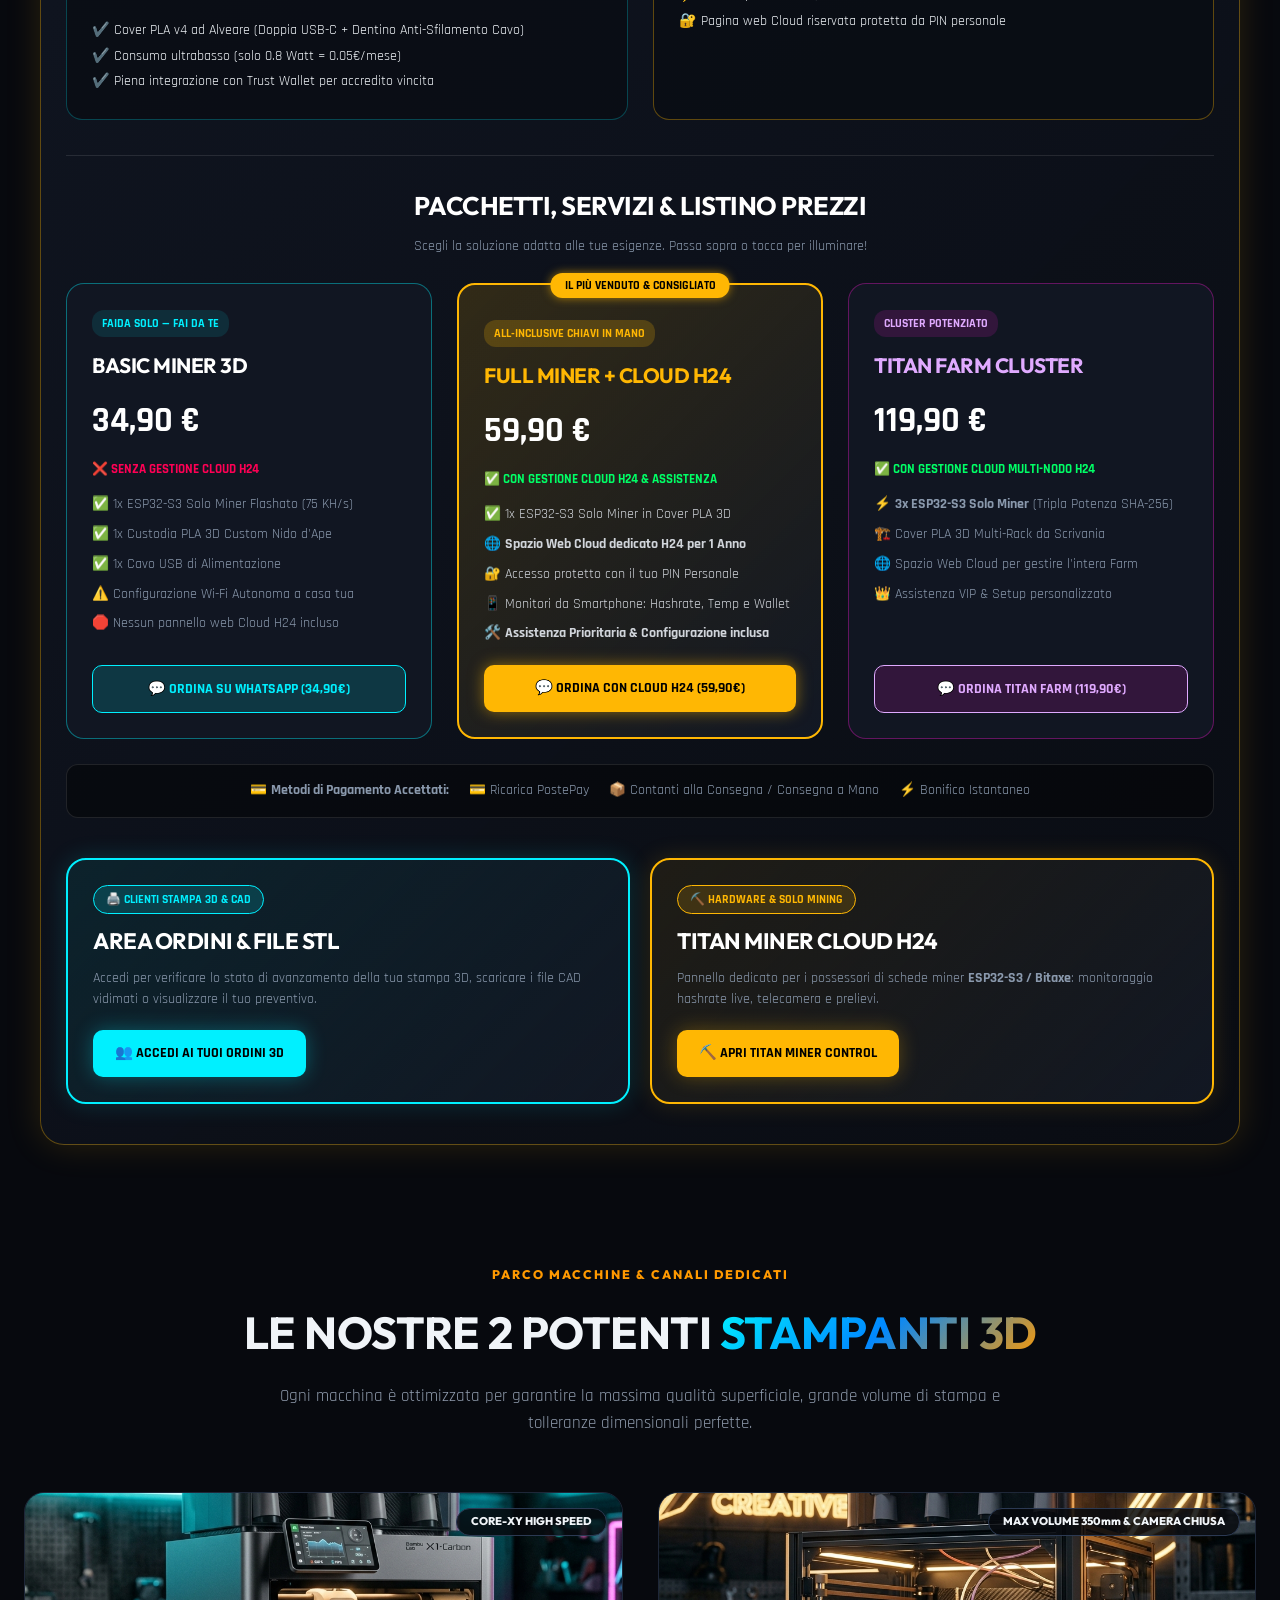
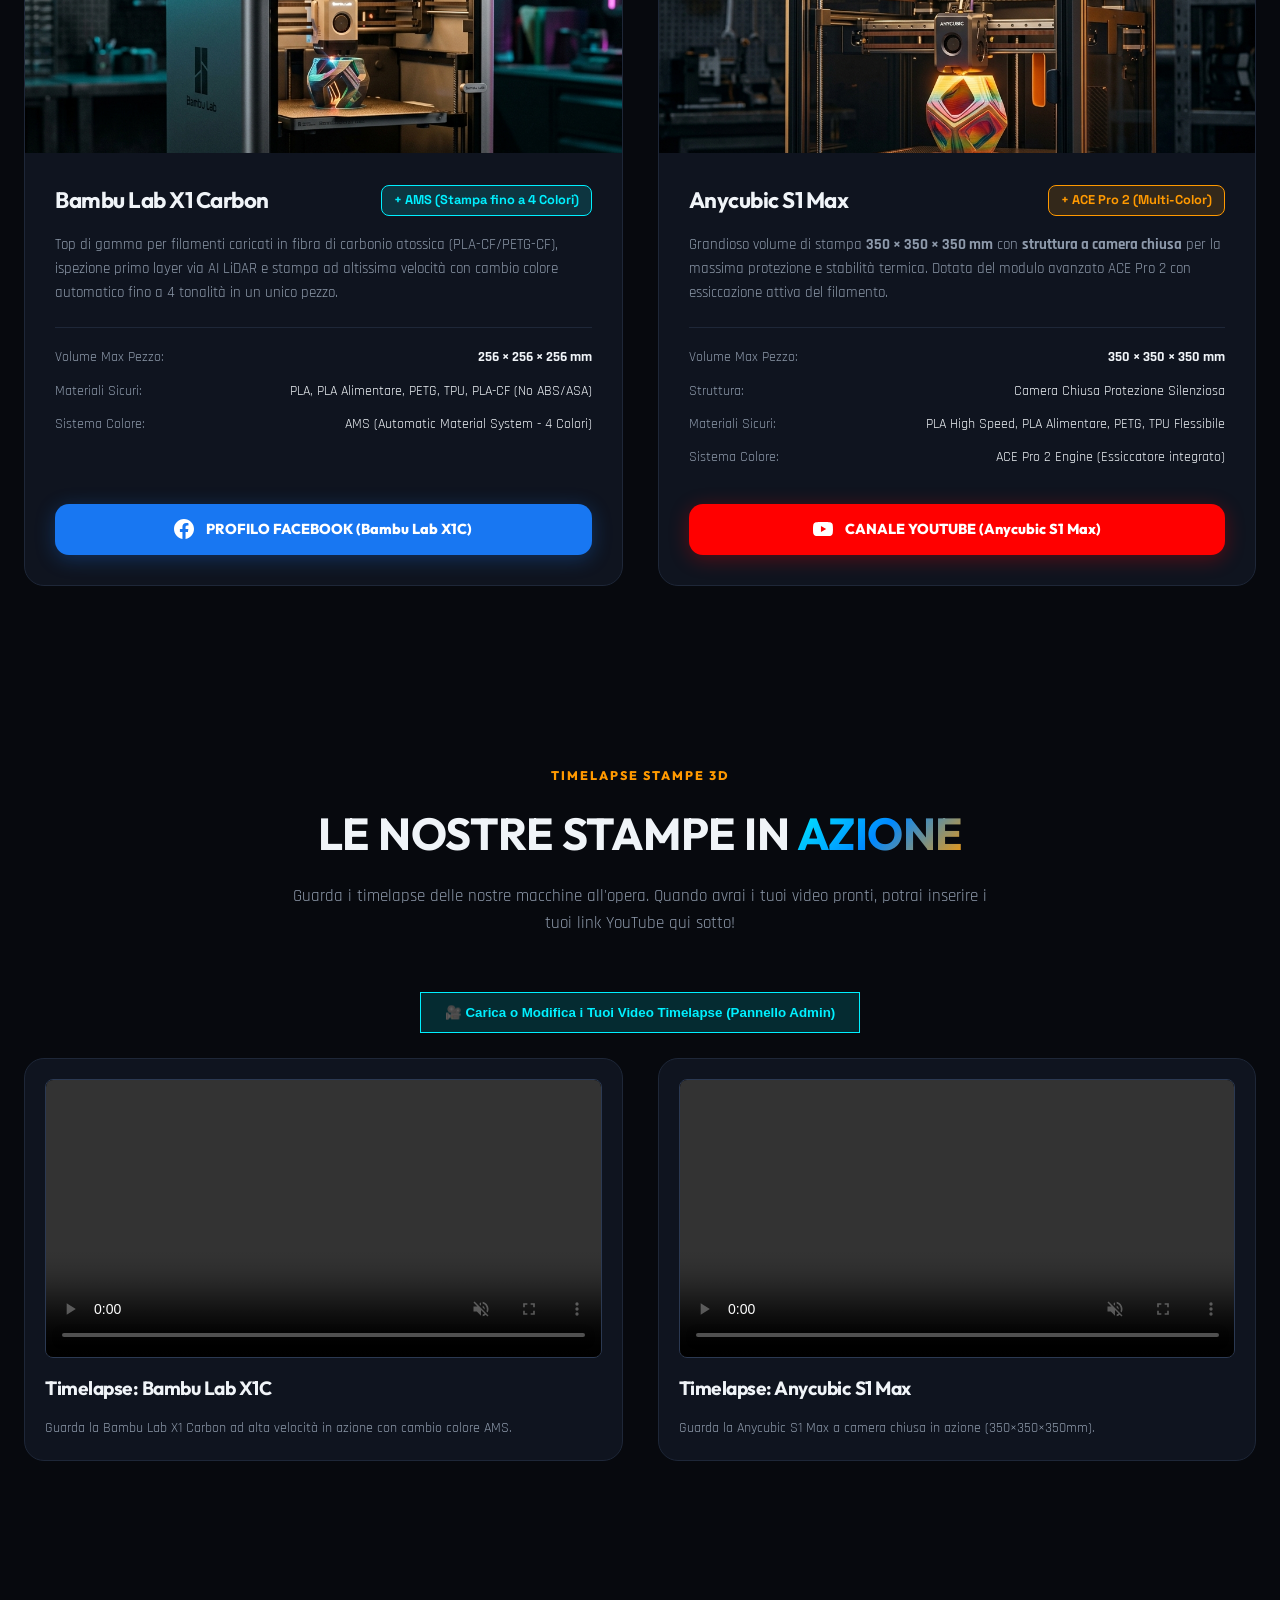
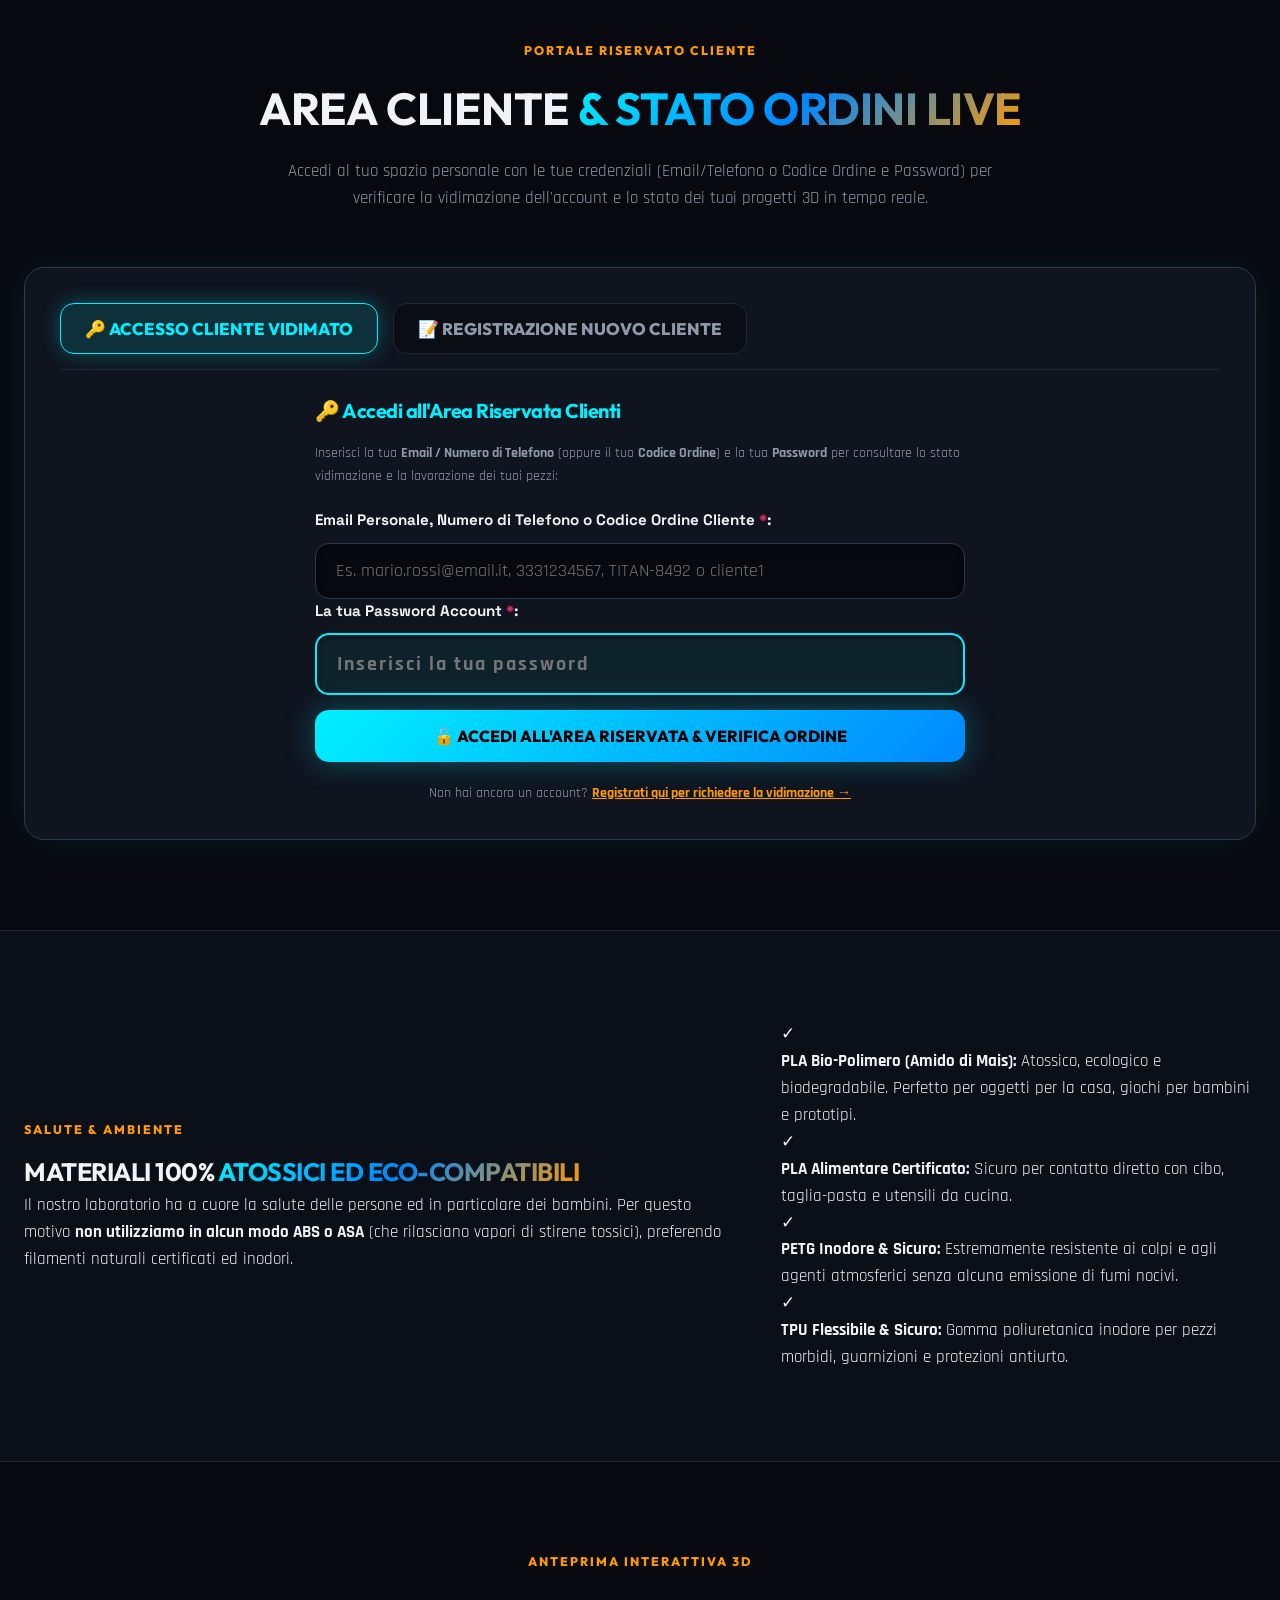
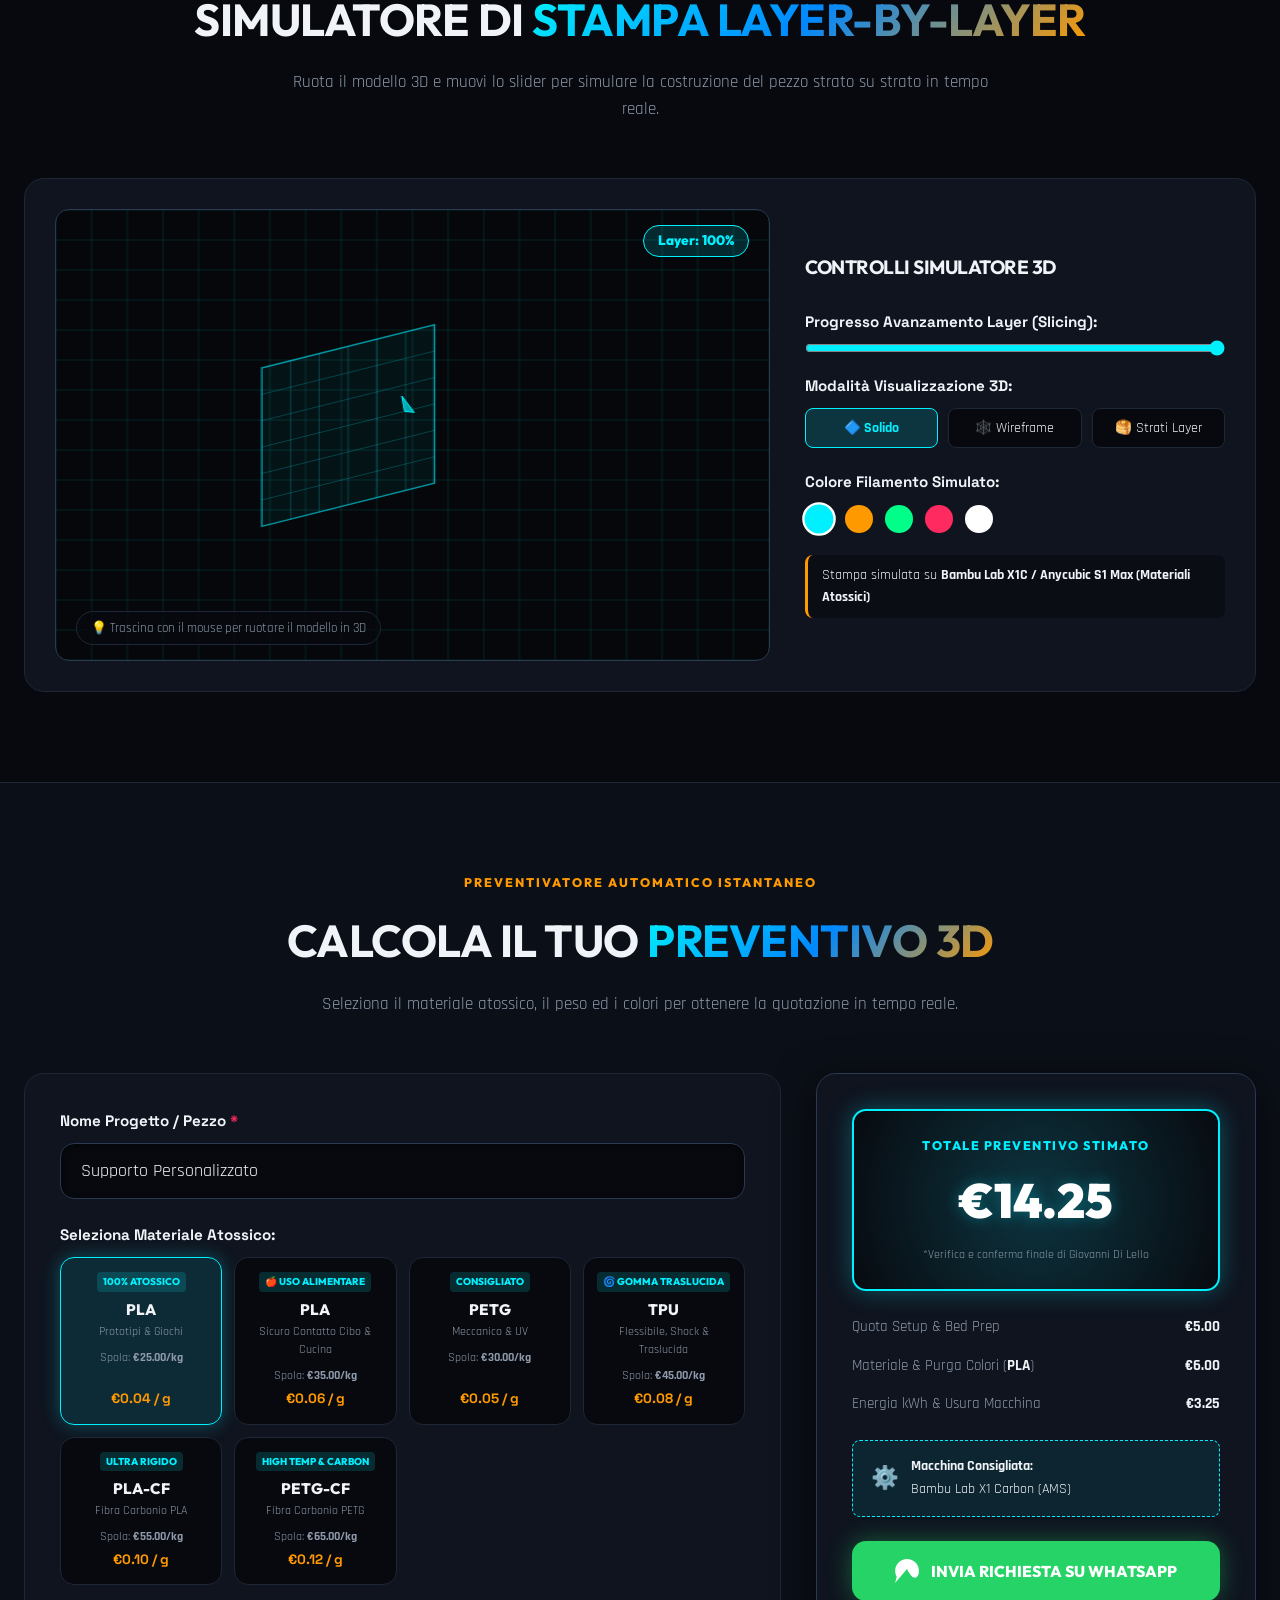
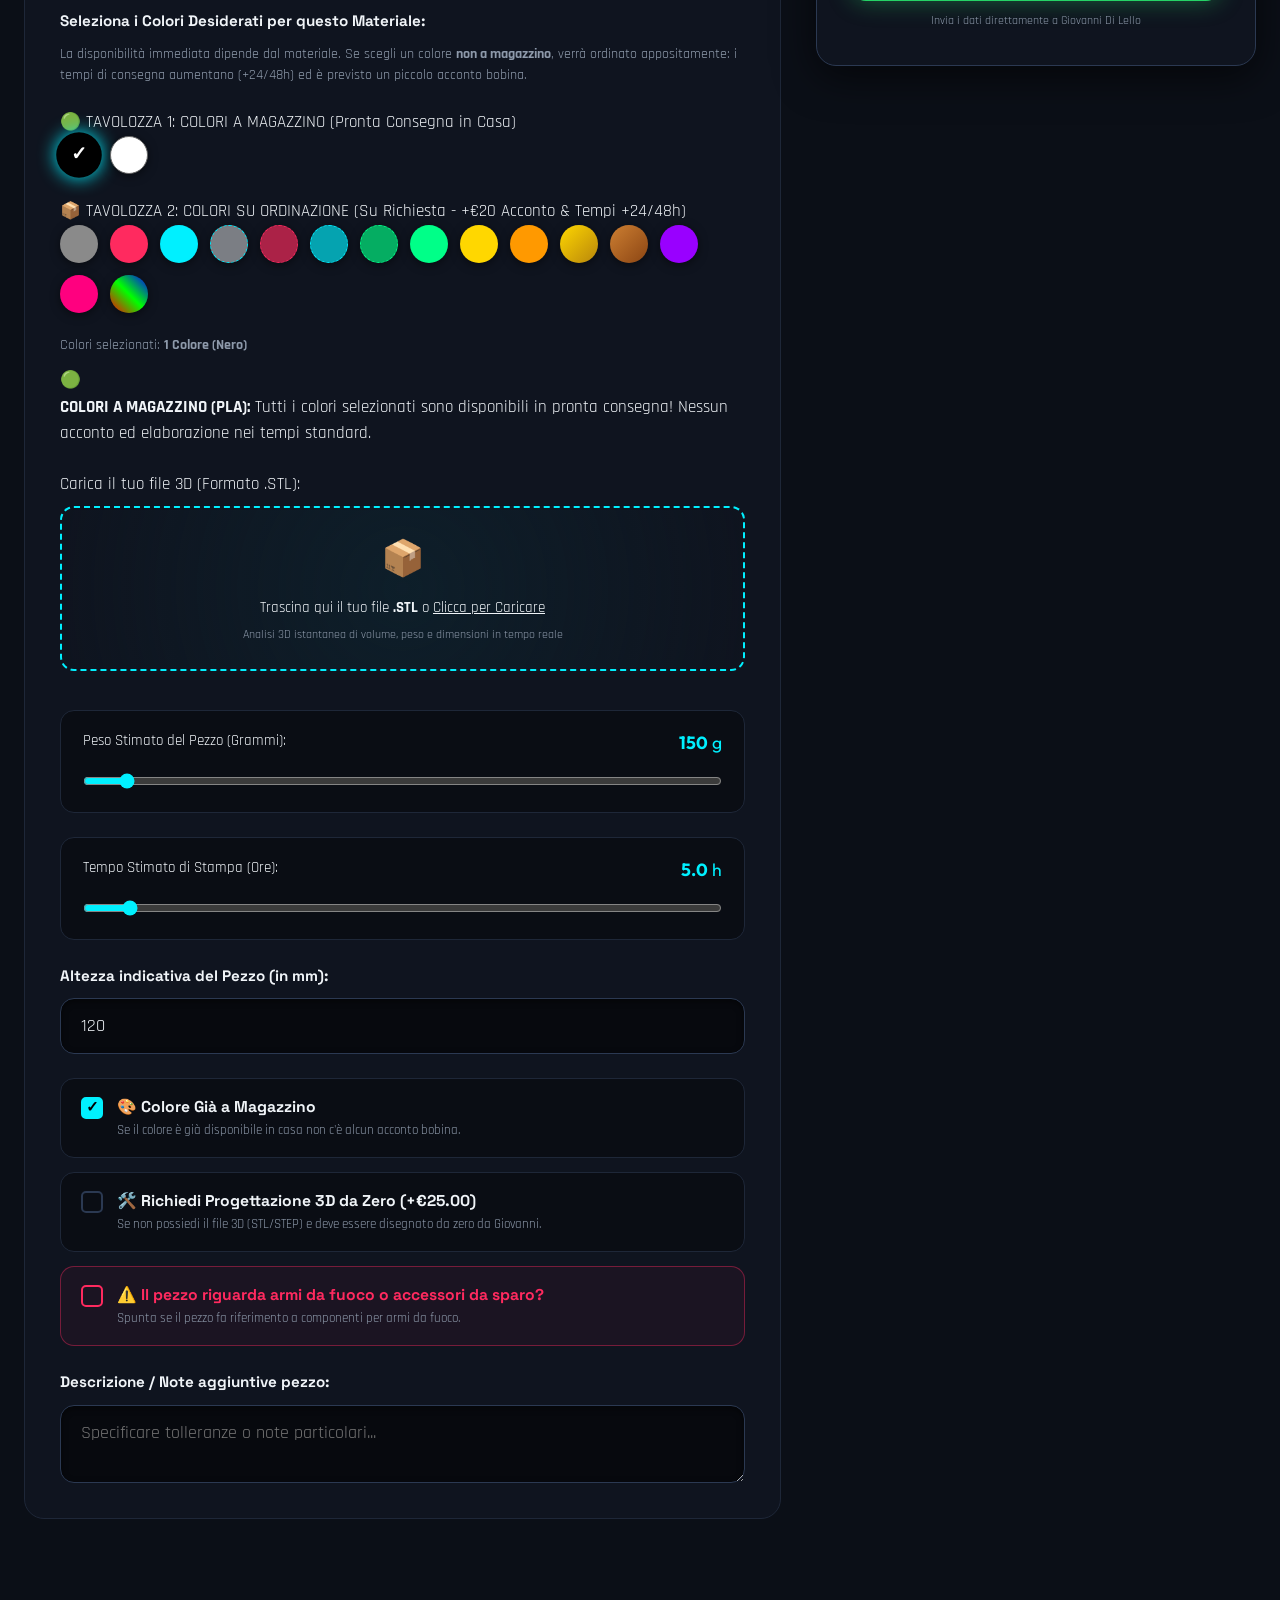
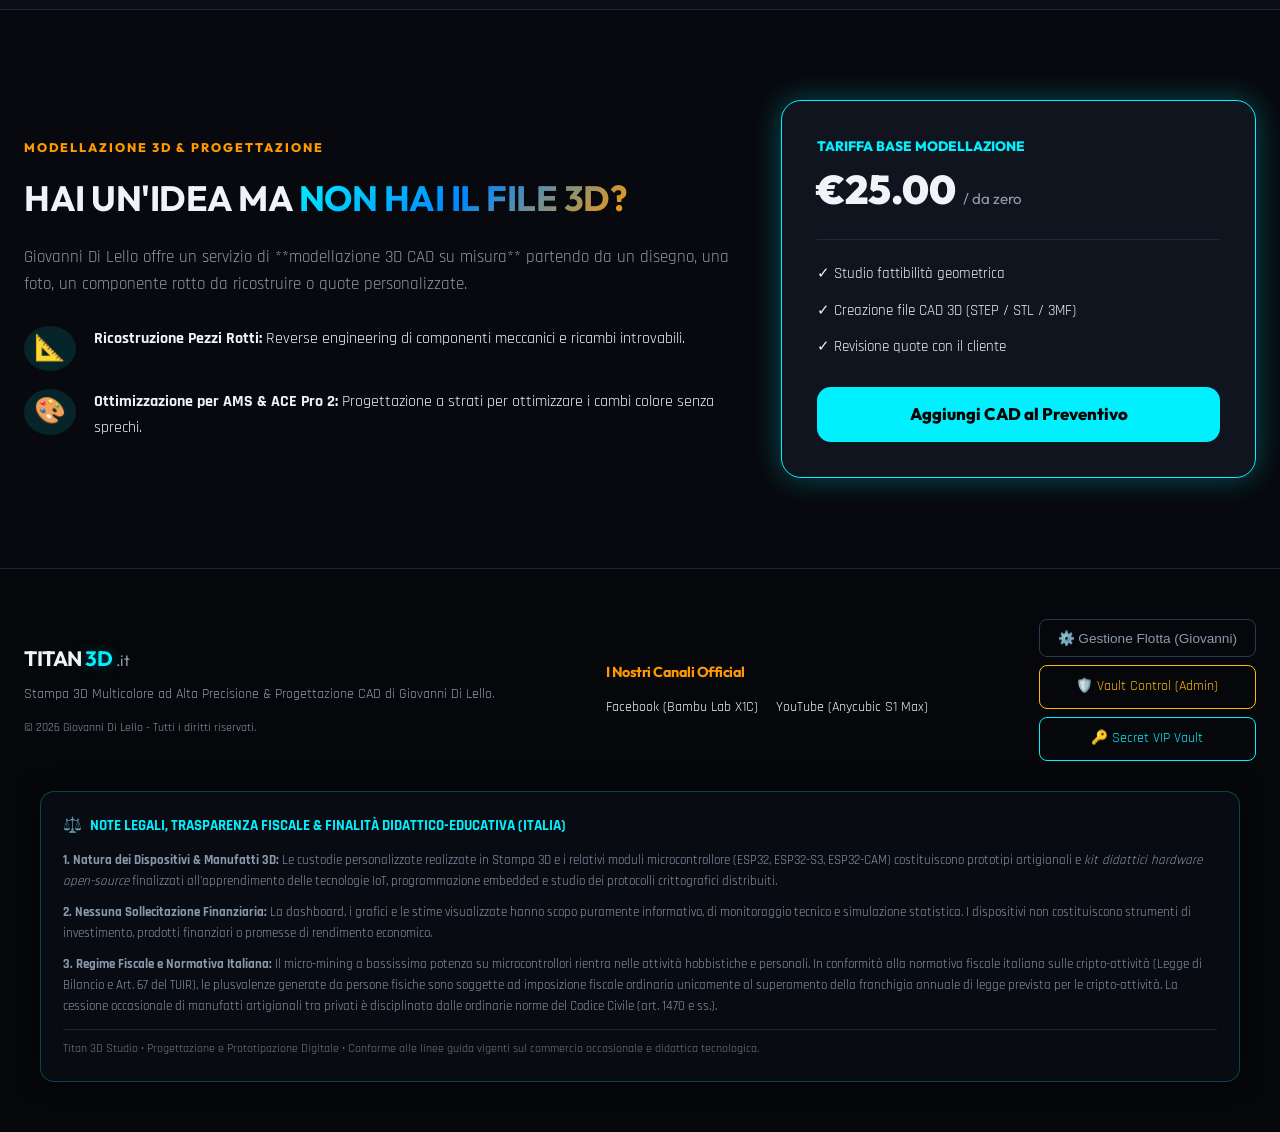
==== commit cf3f4b86: "Aggiunti pulsanti VIP Vault e Hardware Key nella navbar, hero e footer" ====
--- a/index.html
+++ b/index.html
@@ -30,6 +30,29 @@
   <link rel="preconnect" href="https://fonts.gstatic.com" crossorigin>
   <link href="https://fonts.googleapis.com/css2?family=Outfit:wght@400;600;700;800;900&family=Rajdhani:wght@600;700&family=Space+Grotesk:wght@500;700&display=swap" rel="stylesheet">
   <link rel="stylesheet" href="styles.css">
+
+  <!-- TITAN 3D - ANALYTICS & MONITORAGGIO VISITE REALI (Vercel & Live Counter) -->
+  <script>
+    window.va = window.va || function () { (window.vaq = window.vaq || []).push(arguments); };
+    window.si = window.si || function () { (window.siq = window.siq || []).push(arguments); };
+  </script>
+  <script defer src="/_vercel/insights/script.js"></script>
+  <script defer src="/_vercel/speed-insights/script.js"></script>
+  <script>
+    (function() {
+      try {
+        var p = window.location.pathname.toLowerCase();
+        var key = p.indexOf('servizi') !== -1 ? 'titan3d_it_servizi' :
+                  (p.indexOf('miner') !== -1 ? 'titan3d_it_miner' : 'titan3d_it_home');
+        var sKey = 't3d_seen_' + key;
+        if (!sessionStorage.getItem(sKey)) {
+          sessionStorage.setItem(sKey, '1');
+          fetch('https://countapi.mileshilliard.com/api/v1/hit/' + key, { mode: 'cors' }).catch(function(){});
+          fetch('https://countapi.mileshilliard.com/api/v1/hit/titan3d_it_total', { mode: 'cors' }).catch(function(){});
+        }
+      } catch(e) {}
+    })();
+  </script>
 </head>
 <body>
 
@@ -62,6 +85,7 @@
         <a href="#macchine">Macchine & Canali</a>
         <a href="#timelapse">Timelapse</a>
         <a href="#area-cliente" style="color: #00f0ff; font-weight: 700;">👥 Area Clienti Stampa 3D</a>
+        <a href="vip.html" style="color: #00f0ff; font-weight: 800; background: rgba(0, 240, 255, 0.15); padding: 6px 14px; border-radius: 8px; border: 1px solid #00f0ff; box-shadow: 0 0 10px rgba(0,240,255,0.3);">🔑 VIP VAULT</a>
         <a href="miner.html" class="nav-miner-btn" style="color: #ffb703; font-weight: 800; background: rgba(255, 183, 3, 0.2); padding: 6px 14px; border-radius: 8px; border: 1px solid #ffb703; box-shadow: 0 0 10px rgba(255,183,3,0.4);">⛏️ TITAN MINER CLOUD</a>
         <a href="#sicurezza" class="text-green">🍃 Eco & Atossico</a>
         <a href="#preventivatore" class="btn-nav-highlight">Preventivatore 3D</a>
@@ -109,6 +133,7 @@
           <span>⚡ CALCOLA PREVENTIVO ISTANTANEO</span>
         </a>
         <a href="servizi.html" class="btn-secondary" style="border-color: #00ff88; color: #00ff88; box-shadow: 0 0 15px rgba(0,255,136,0.2);"><span>🛠️ RICAMBI INTROVABILI &amp; MODDING</span></a>
+        <a href="vip.html" class="btn-secondary" style="border-color: #00f0ff; color: #00f0ff; box-shadow: 0 0 15px rgba(0,240,255,0.25);"><span>🔑 CHIAVE HARDWARE &amp; AREA VIP</span></a>
         <a href="#simulatore" class="btn-secondary">
           <span>🔮 PROVA IL SIMULATORE 3D LIVE</span>
         </a>
@@ -887,8 +912,10 @@
         </div>
       </div>
 
-      <div class="footer-admin">
+      <div class="footer-admin" style="display: flex; flex-direction: column; gap: 8px;">
         <button class="btn-footer-admin" onclick="openAdminModal()">⚙️ Gestione Flotta (Giovanni)</button>
+        <a href="vault-control.html" class="btn-footer-admin" style="text-decoration: none; border-color: #ffb703; color: #ffb703; text-align: center;">🛡️ Vault Control (Admin)</a>
+        <a href="vip.html" class="btn-footer-admin" style="text-decoration: none; border-color: #00f0ff; color: #00f0ff; text-align: center;">🔑 Secret VIP Vault</a>
       </div>
     </div>
 
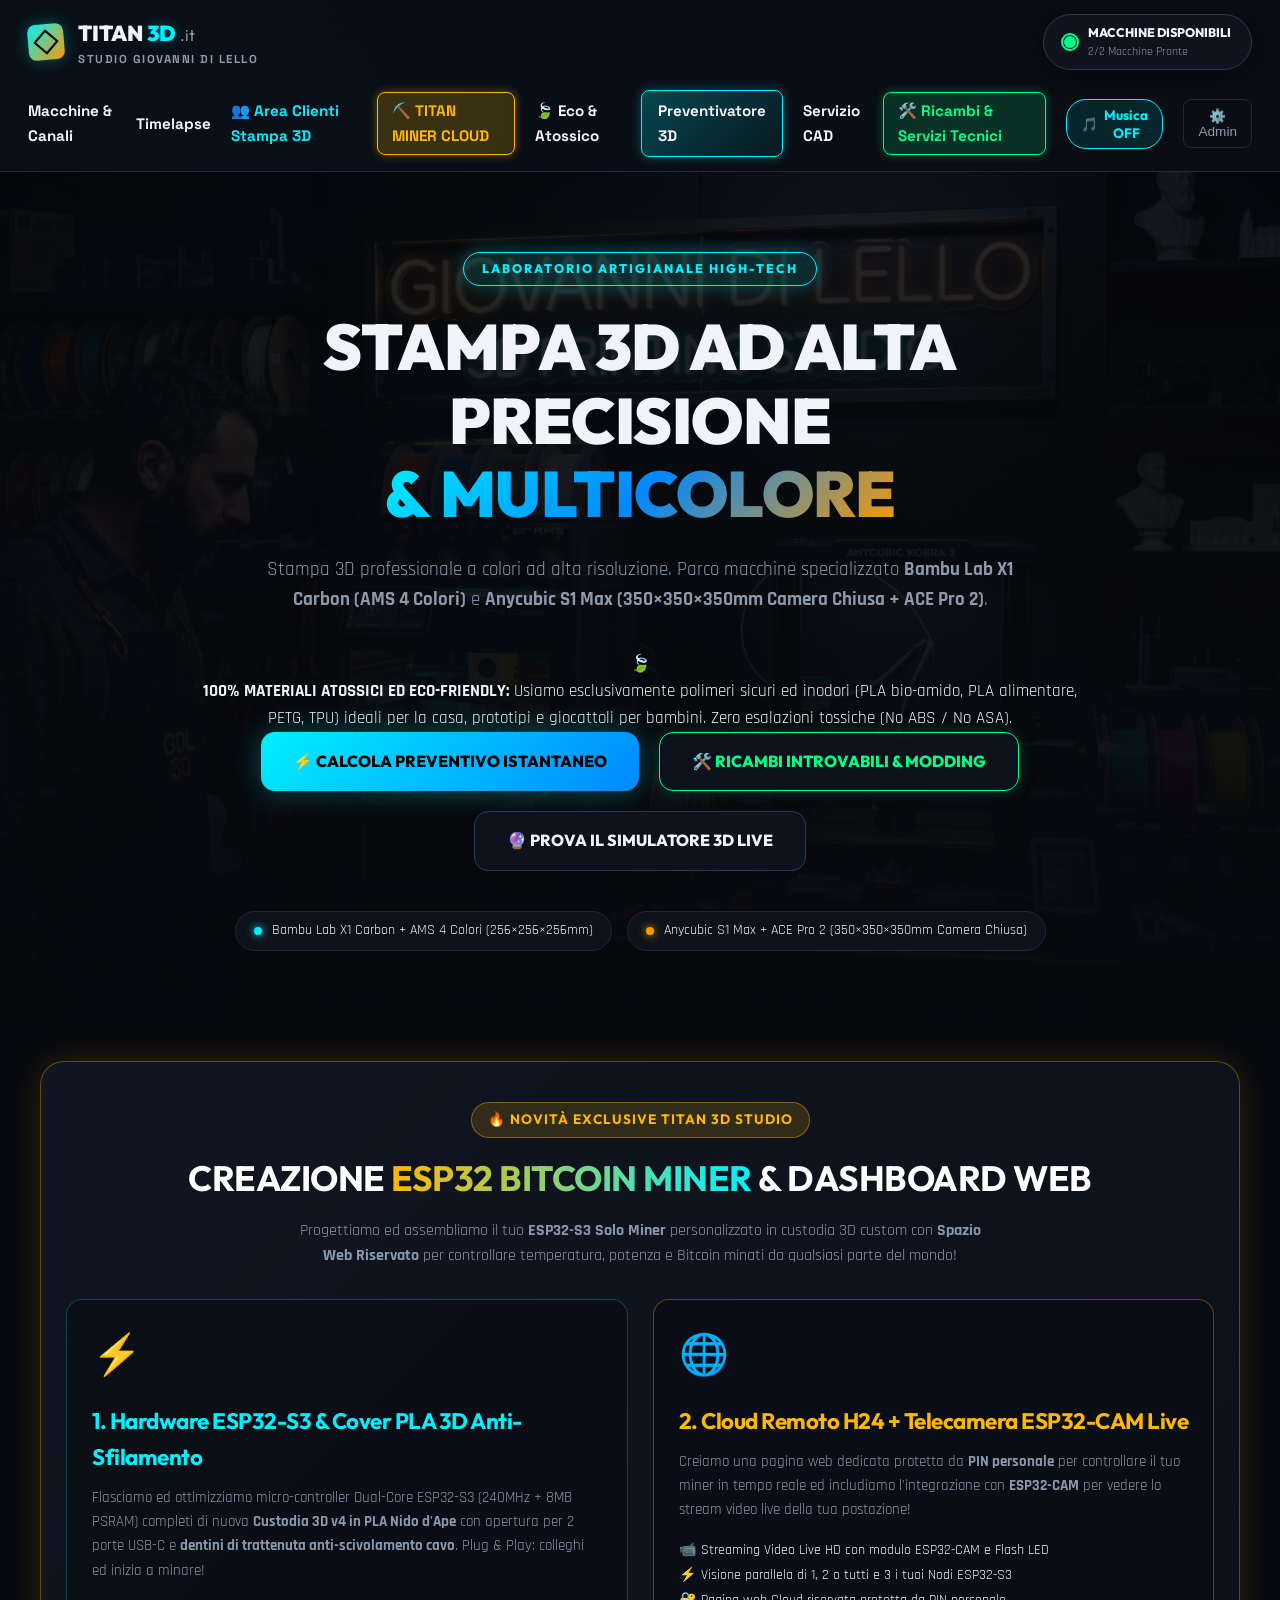
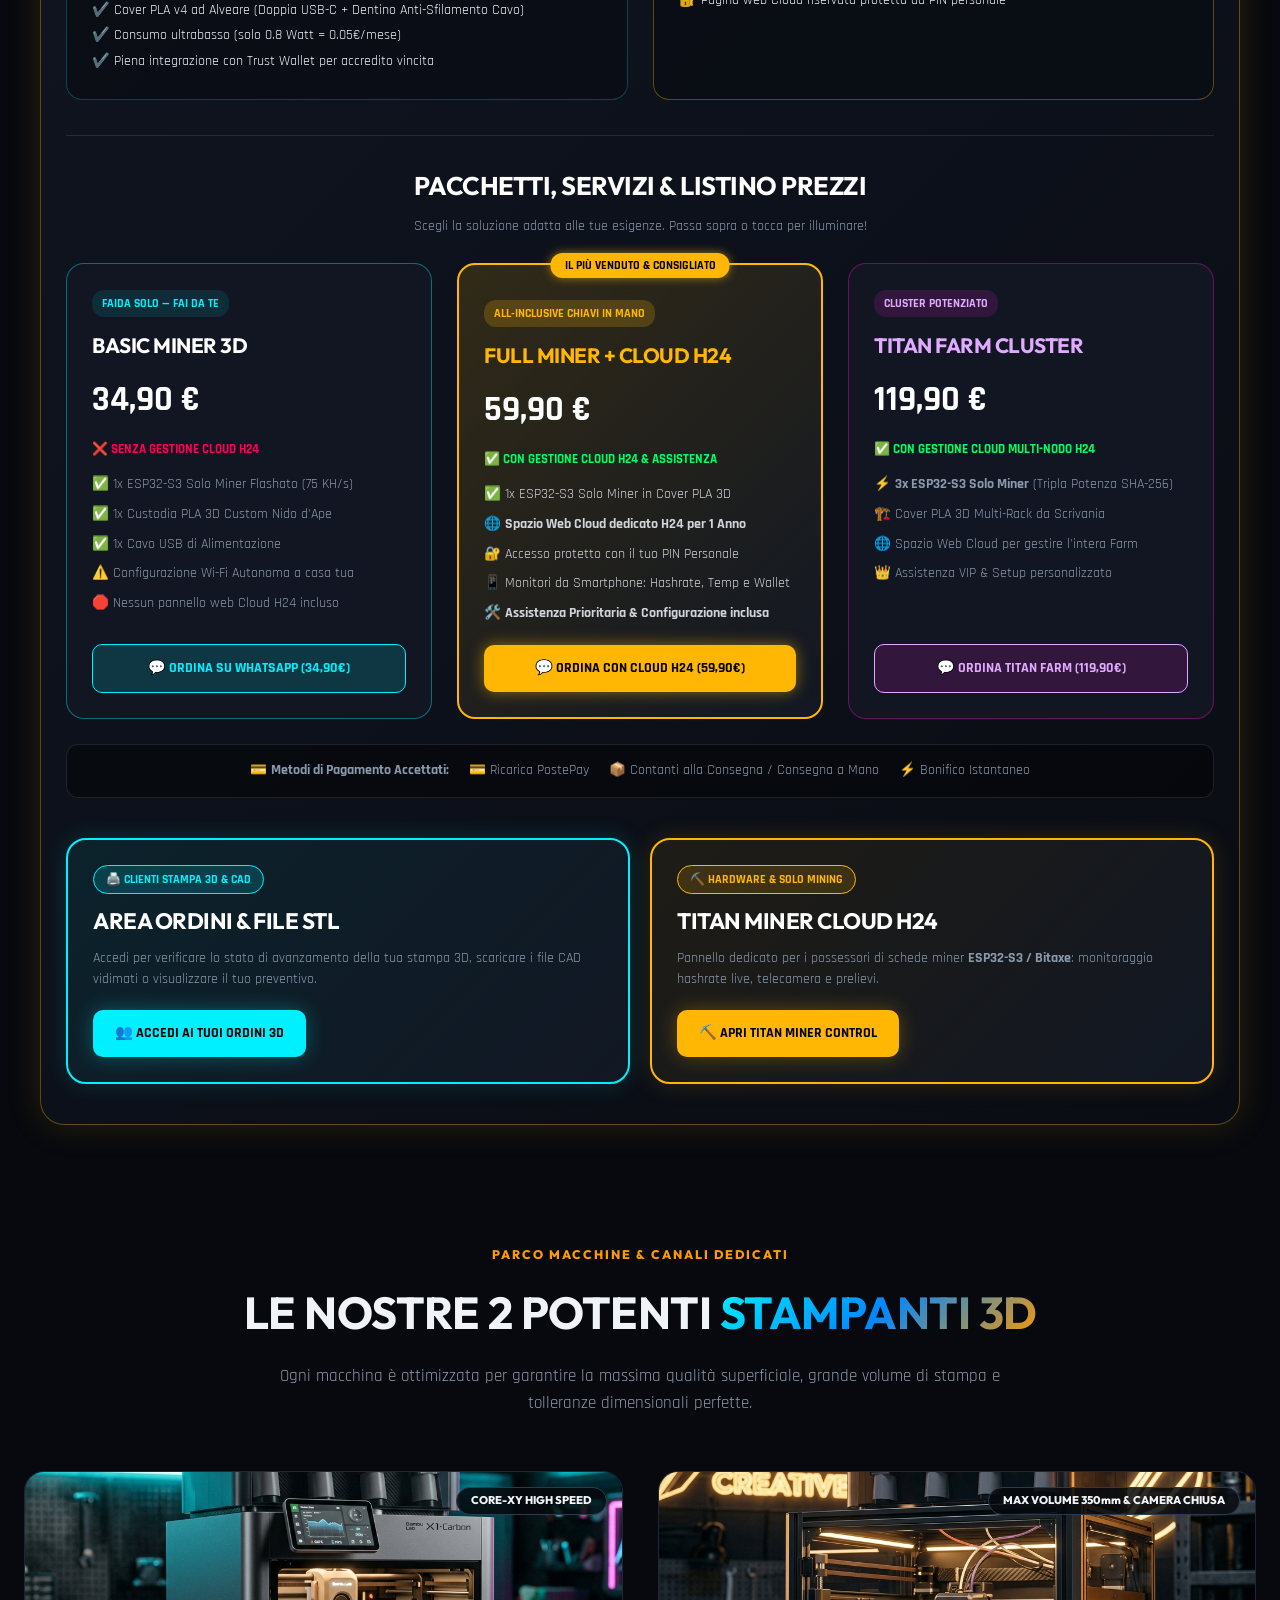
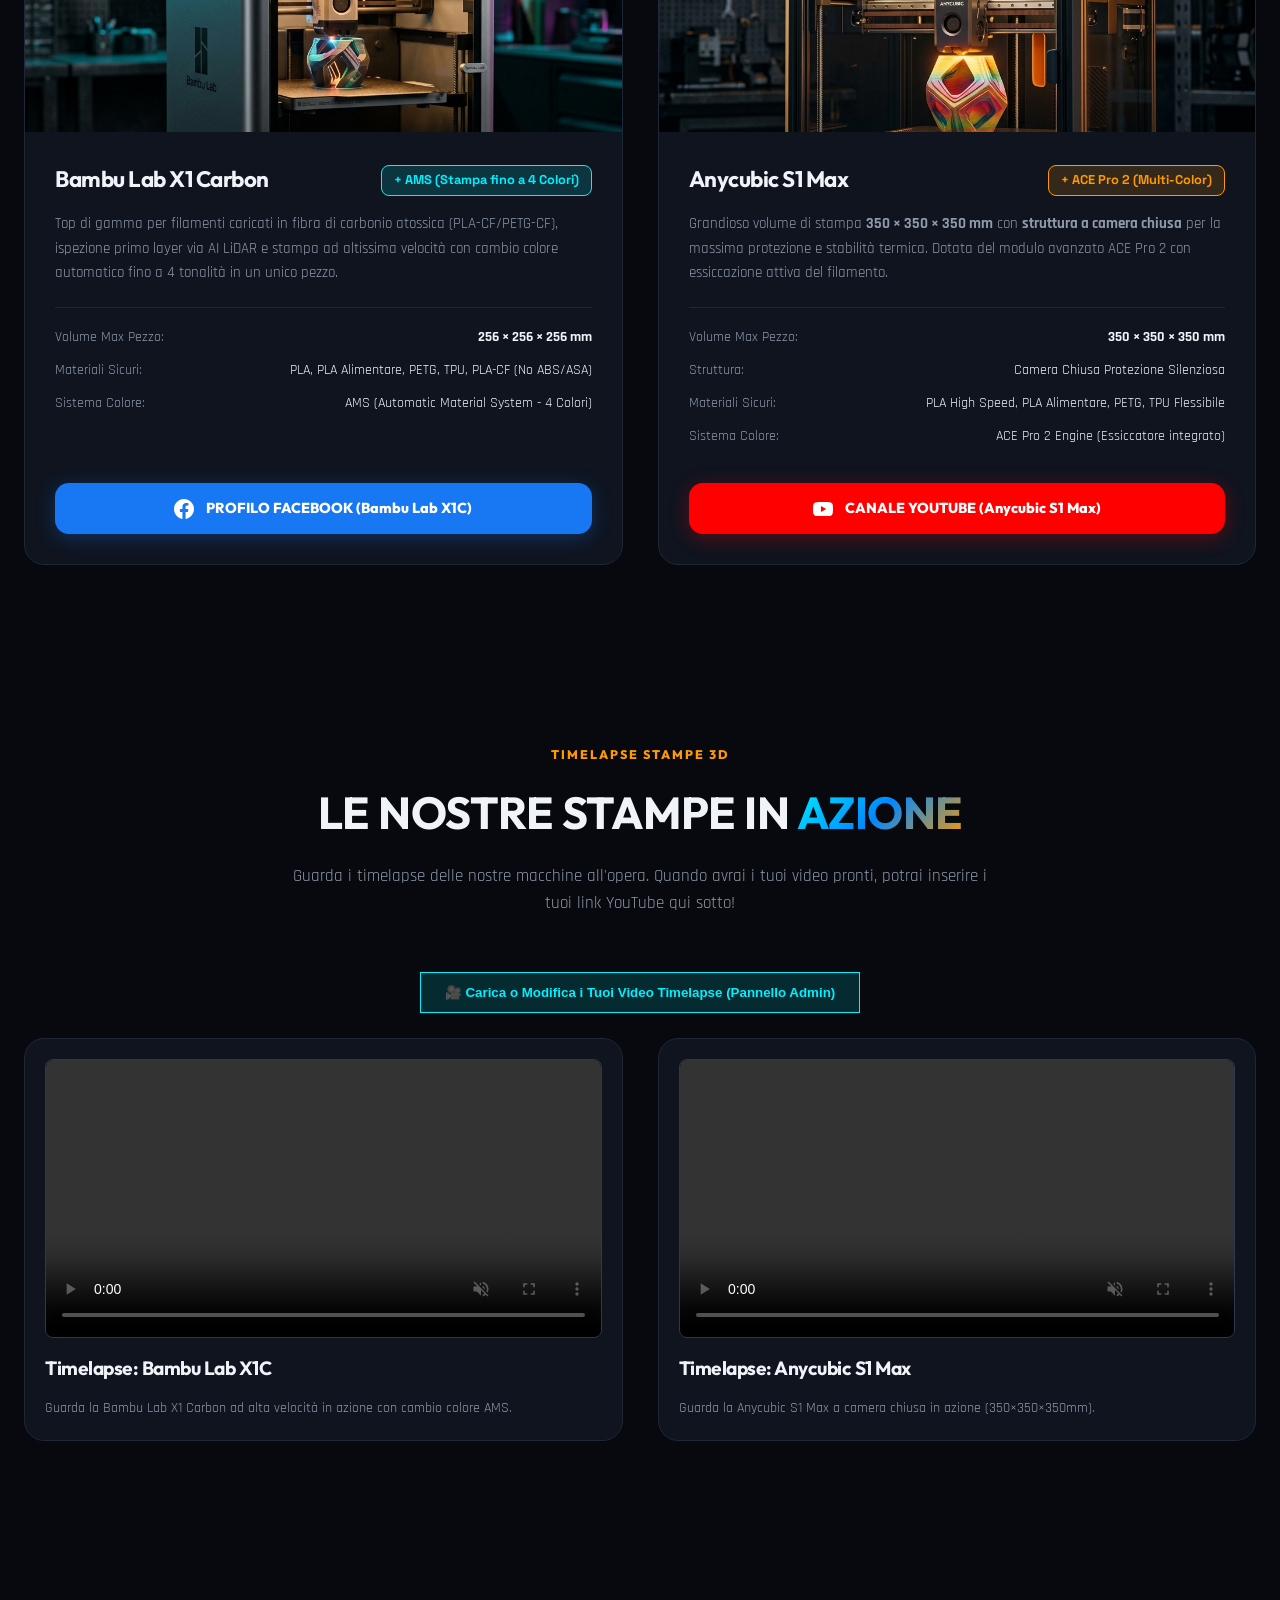
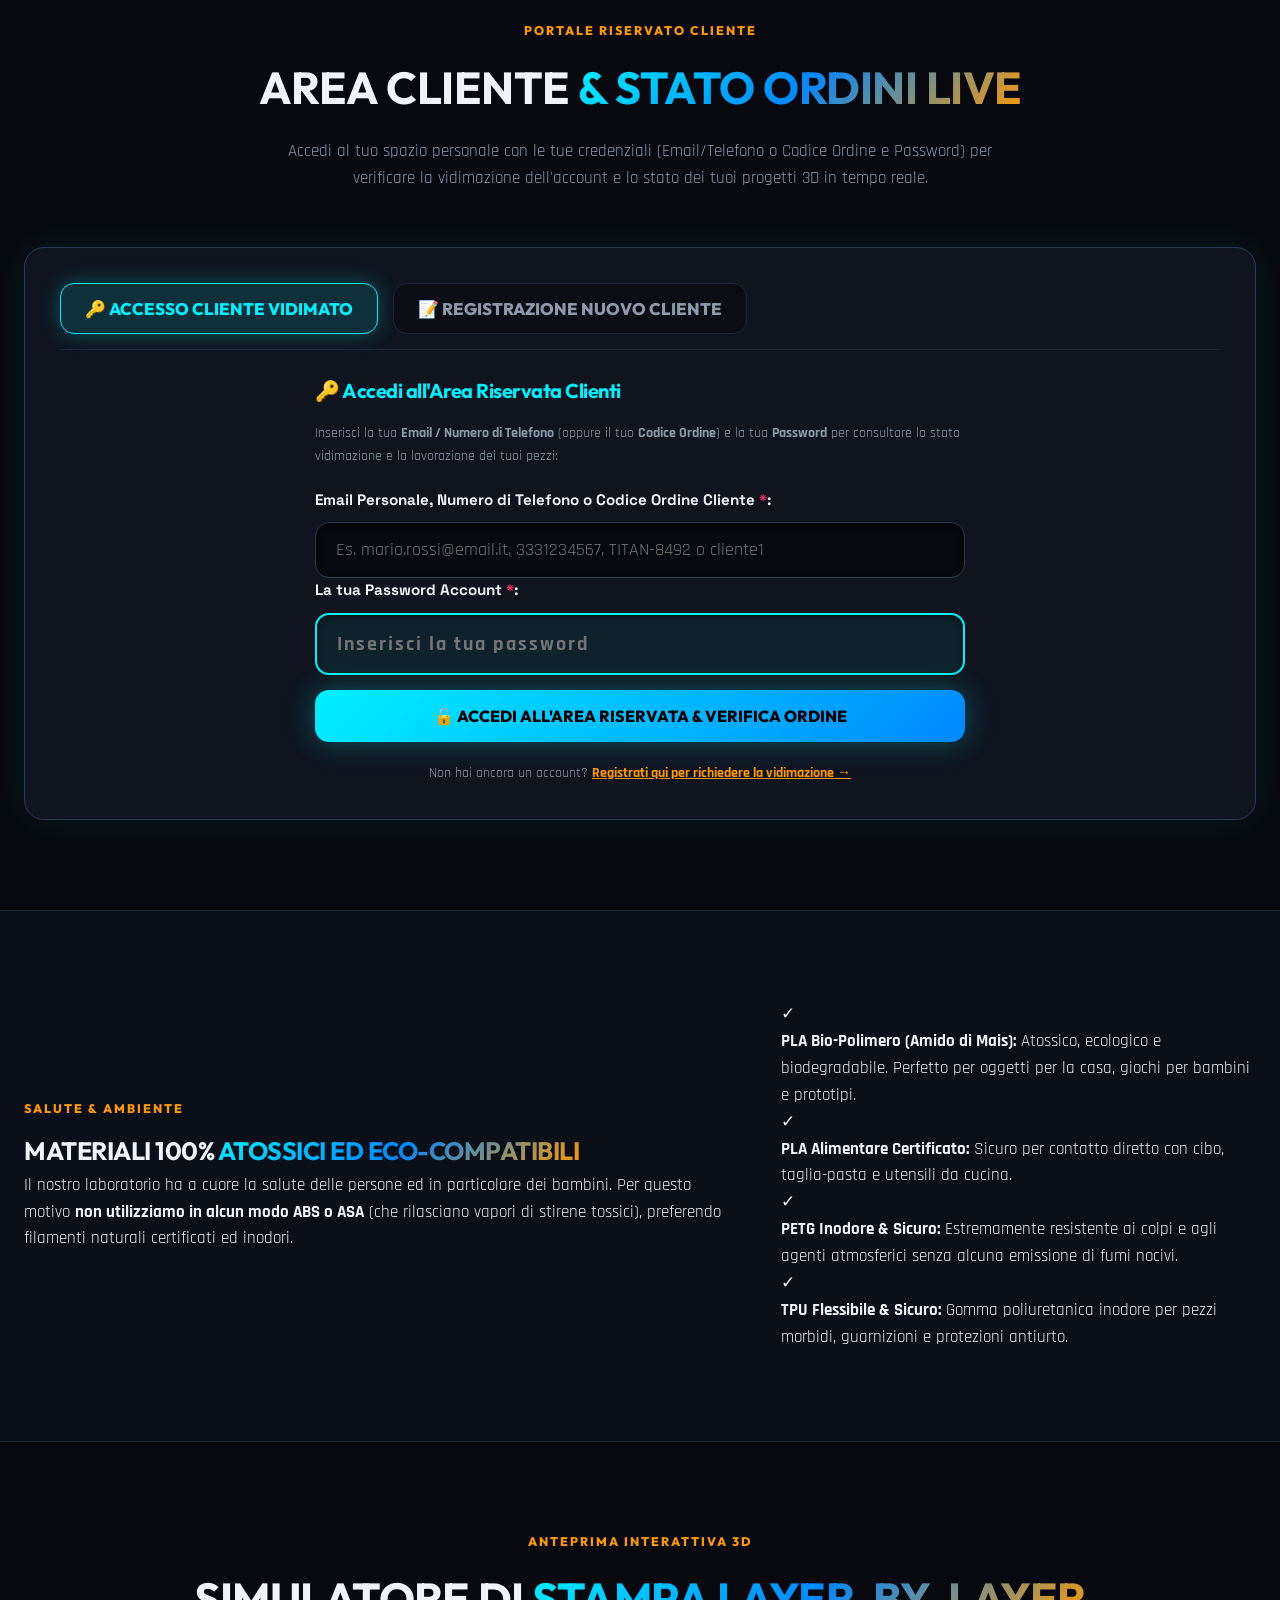
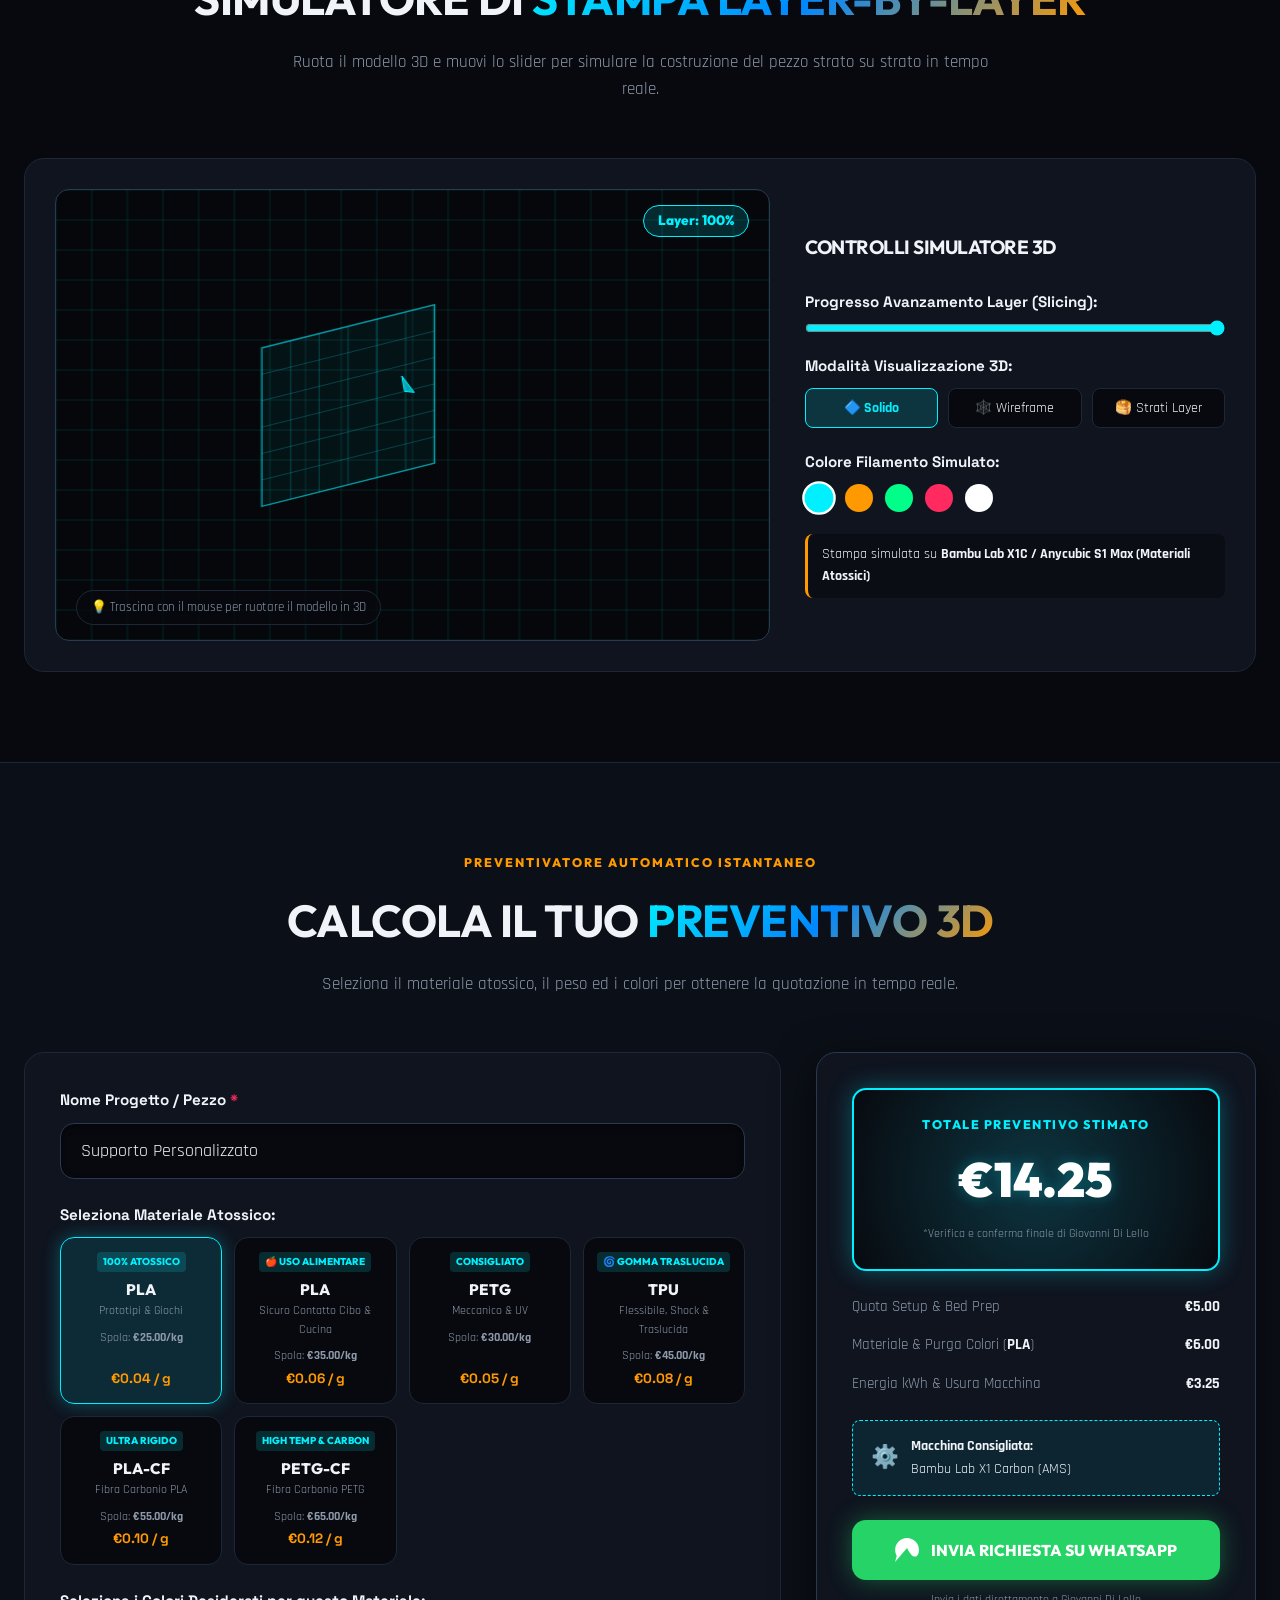
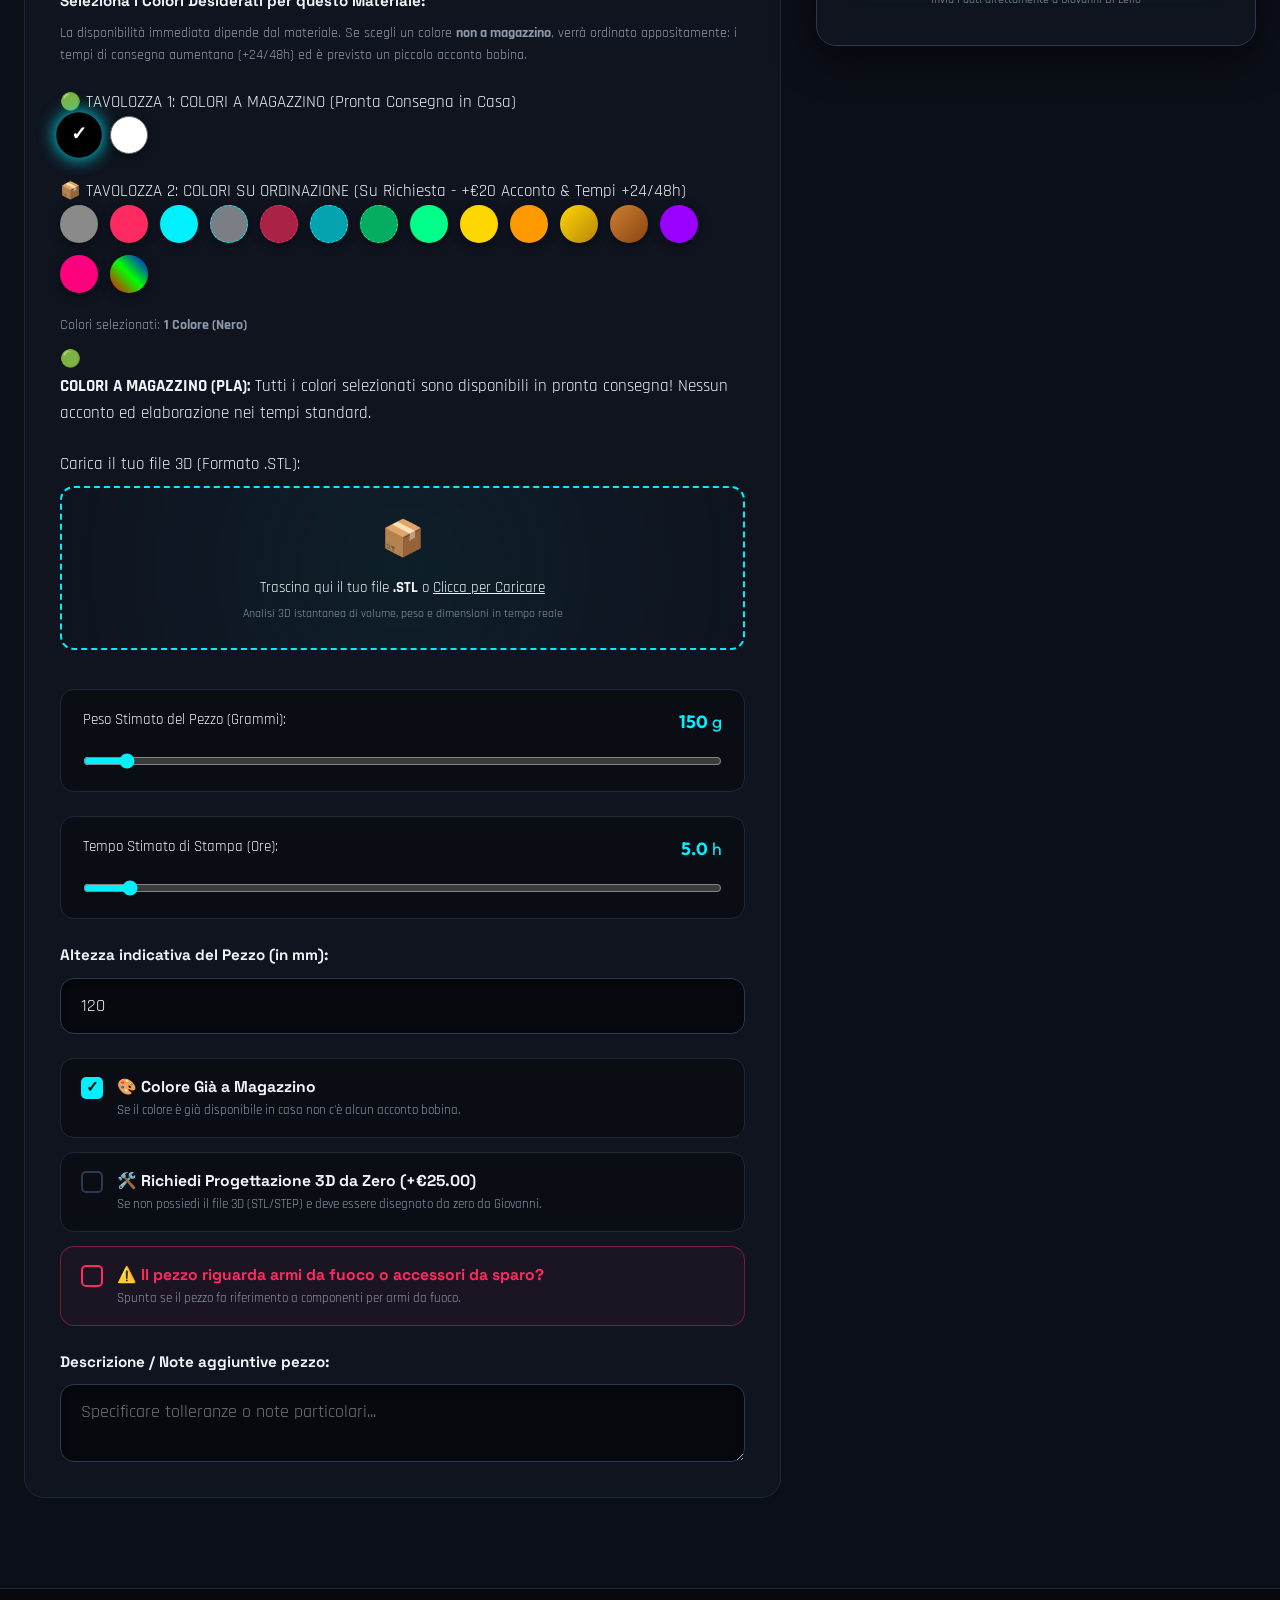
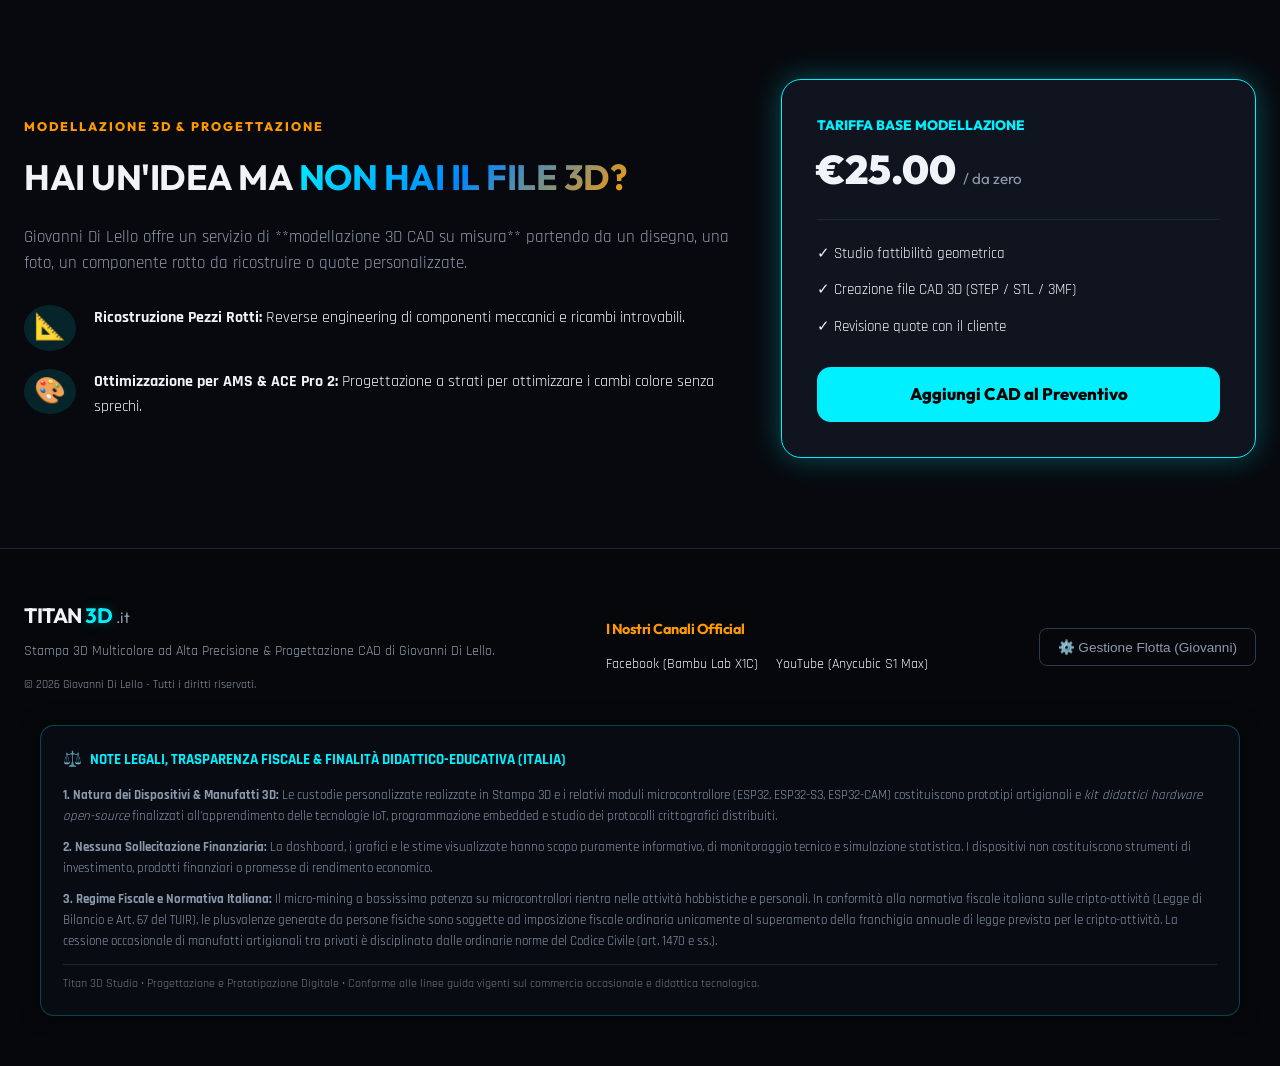
==== commit cacb4f6a: "Rimozione completa sezione VIP Vault, chiavi hardware e artifacts" ====
--- a/index.html
+++ b/index.html
@@ -85,7 +85,6 @@
         <a href="#macchine">Macchine & Canali</a>
         <a href="#timelapse">Timelapse</a>
         <a href="#area-cliente" style="color: #00f0ff; font-weight: 700;">👥 Area Clienti Stampa 3D</a>
-        <a href="vip.html" style="color: #00f0ff; font-weight: 800; background: rgba(0, 240, 255, 0.15); padding: 6px 14px; border-radius: 8px; border: 1px solid #00f0ff; box-shadow: 0 0 10px rgba(0,240,255,0.3);">🔑 VIP VAULT</a>
         <a href="miner.html" class="nav-miner-btn" style="color: #ffb703; font-weight: 800; background: rgba(255, 183, 3, 0.2); padding: 6px 14px; border-radius: 8px; border: 1px solid #ffb703; box-shadow: 0 0 10px rgba(255,183,3,0.4);">⛏️ TITAN MINER CLOUD</a>
         <a href="#sicurezza" class="text-green">🍃 Eco & Atossico</a>
         <a href="#preventivatore" class="btn-nav-highlight">Preventivatore 3D</a>
@@ -133,7 +132,6 @@
           <span>⚡ CALCOLA PREVENTIVO ISTANTANEO</span>
         </a>
         <a href="servizi.html" class="btn-secondary" style="border-color: #00ff88; color: #00ff88; box-shadow: 0 0 15px rgba(0,255,136,0.2);"><span>🛠️ RICAMBI INTROVABILI &amp; MODDING</span></a>
-        <a href="vip.html" class="btn-secondary" style="border-color: #00f0ff; color: #00f0ff; box-shadow: 0 0 15px rgba(0,240,255,0.25);"><span>🔑 CHIAVE HARDWARE &amp; AREA VIP</span></a>
         <a href="#simulatore" class="btn-secondary">
           <span>🔮 PROVA IL SIMULATORE 3D LIVE</span>
         </a>
@@ -912,10 +910,8 @@
         </div>
       </div>
 
-      <div class="footer-admin" style="display: flex; flex-direction: column; gap: 8px;">
+      <div class="footer-admin">
         <button class="btn-footer-admin" onclick="openAdminModal()">⚙️ Gestione Flotta (Giovanni)</button>
-        <a href="vault-control.html" class="btn-footer-admin" style="text-decoration: none; border-color: #ffb703; color: #ffb703; text-align: center;">🛡️ Vault Control (Admin)</a>
-        <a href="vip.html" class="btn-footer-admin" style="text-decoration: none; border-color: #00f0ff; color: #00f0ff; text-align: center;">🔑 Secret VIP Vault</a>
       </div>
     </div>
 
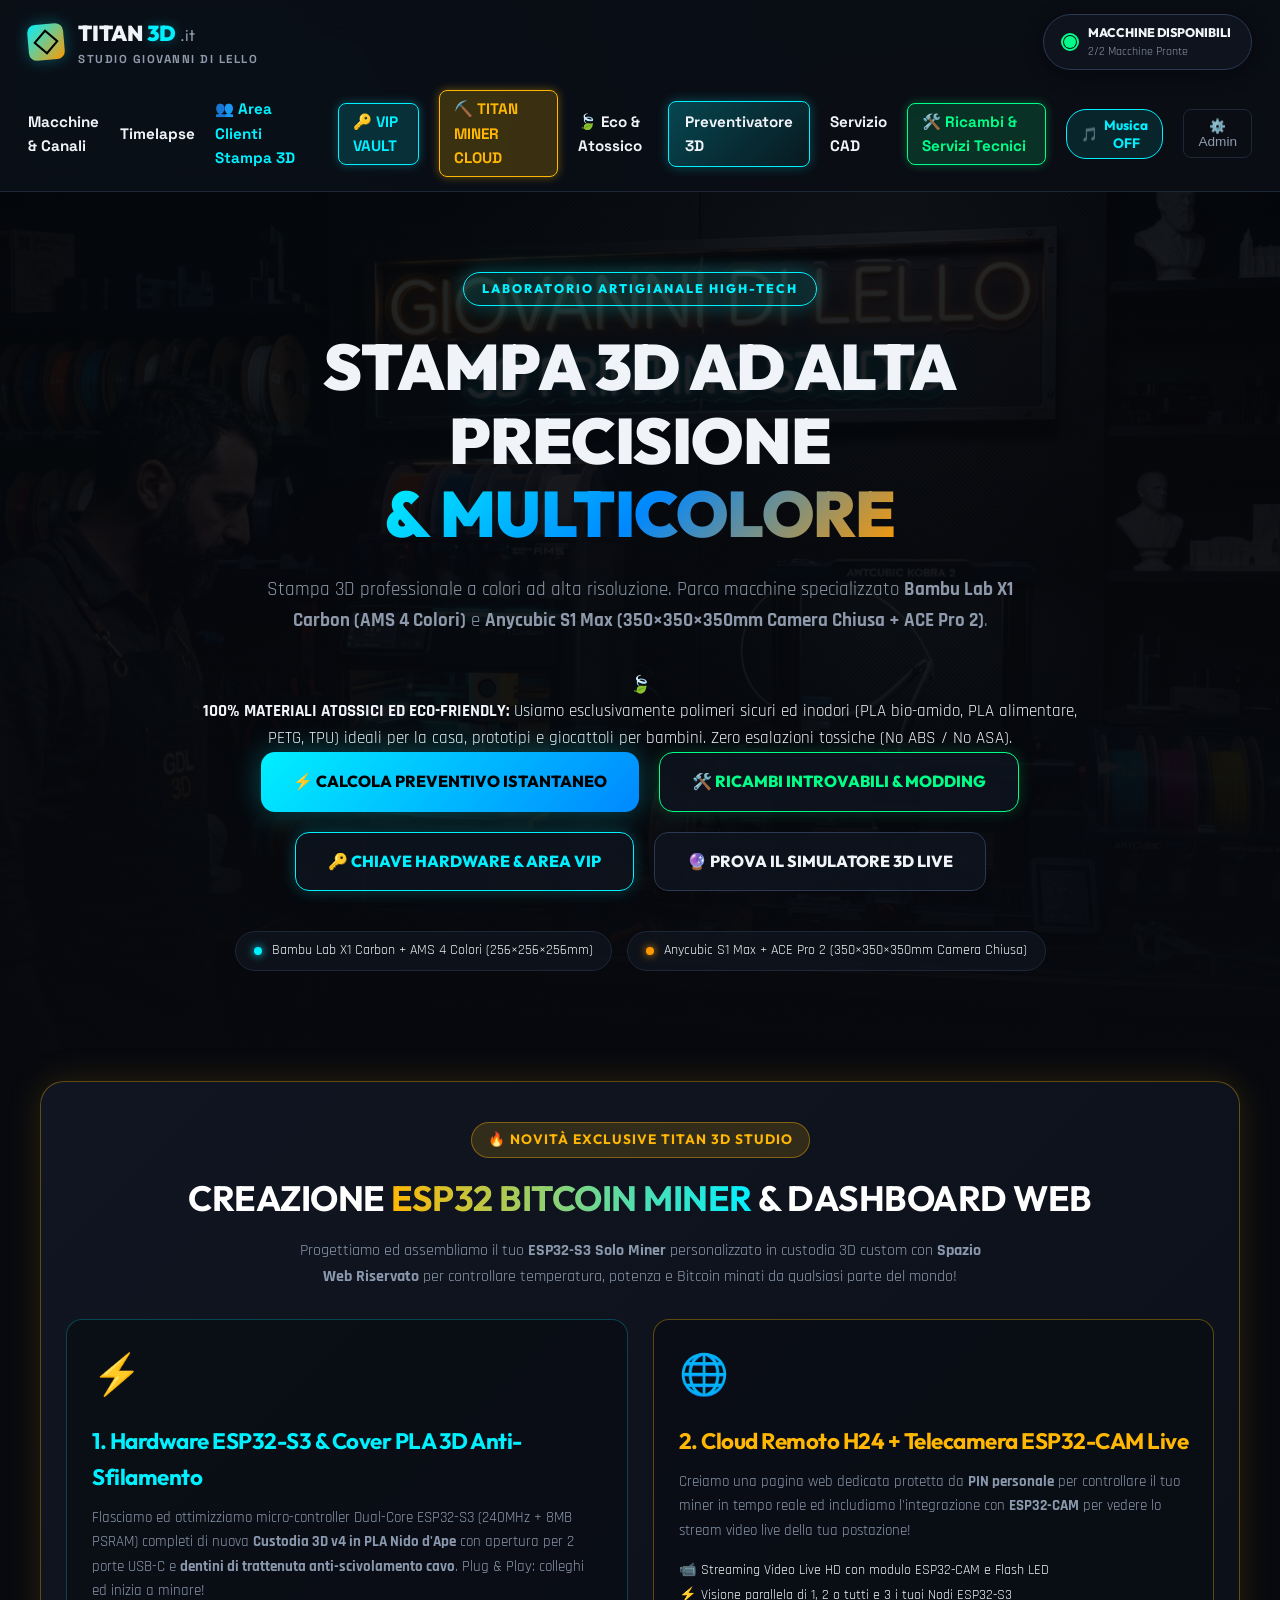
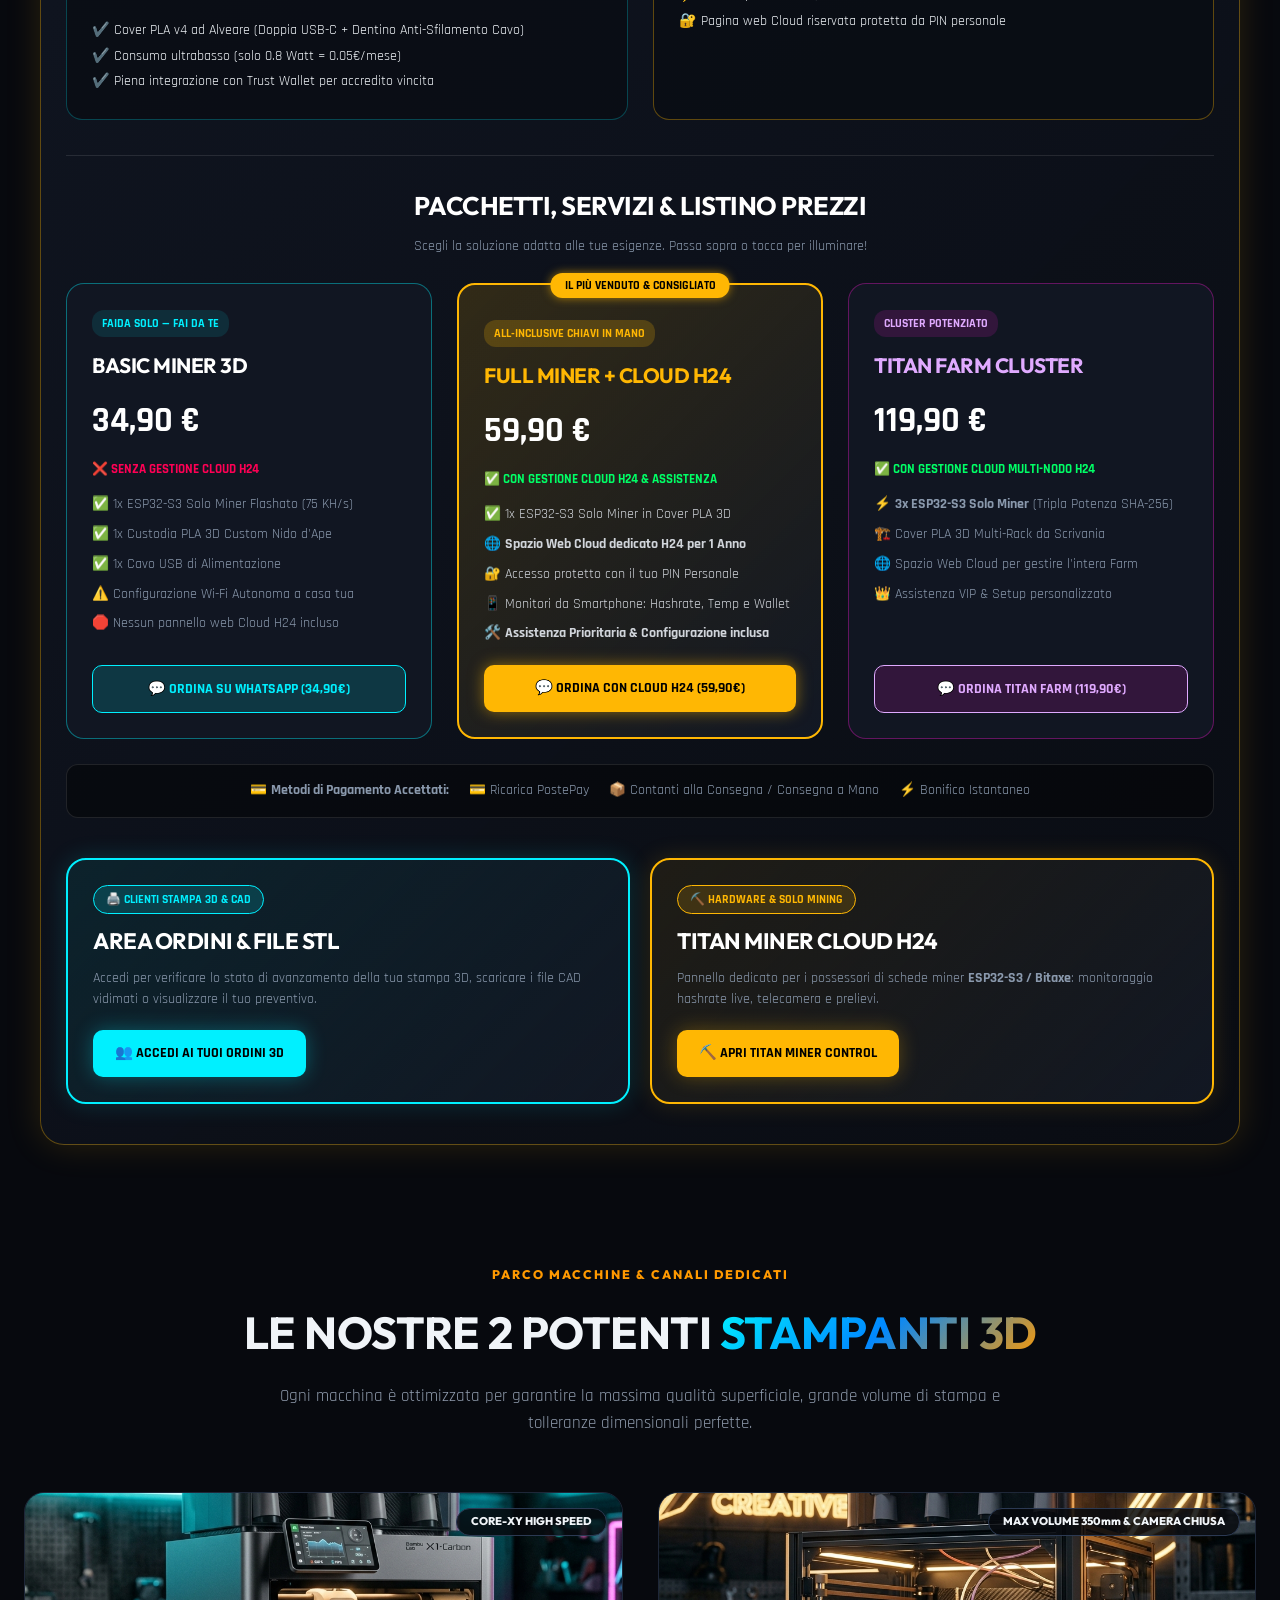
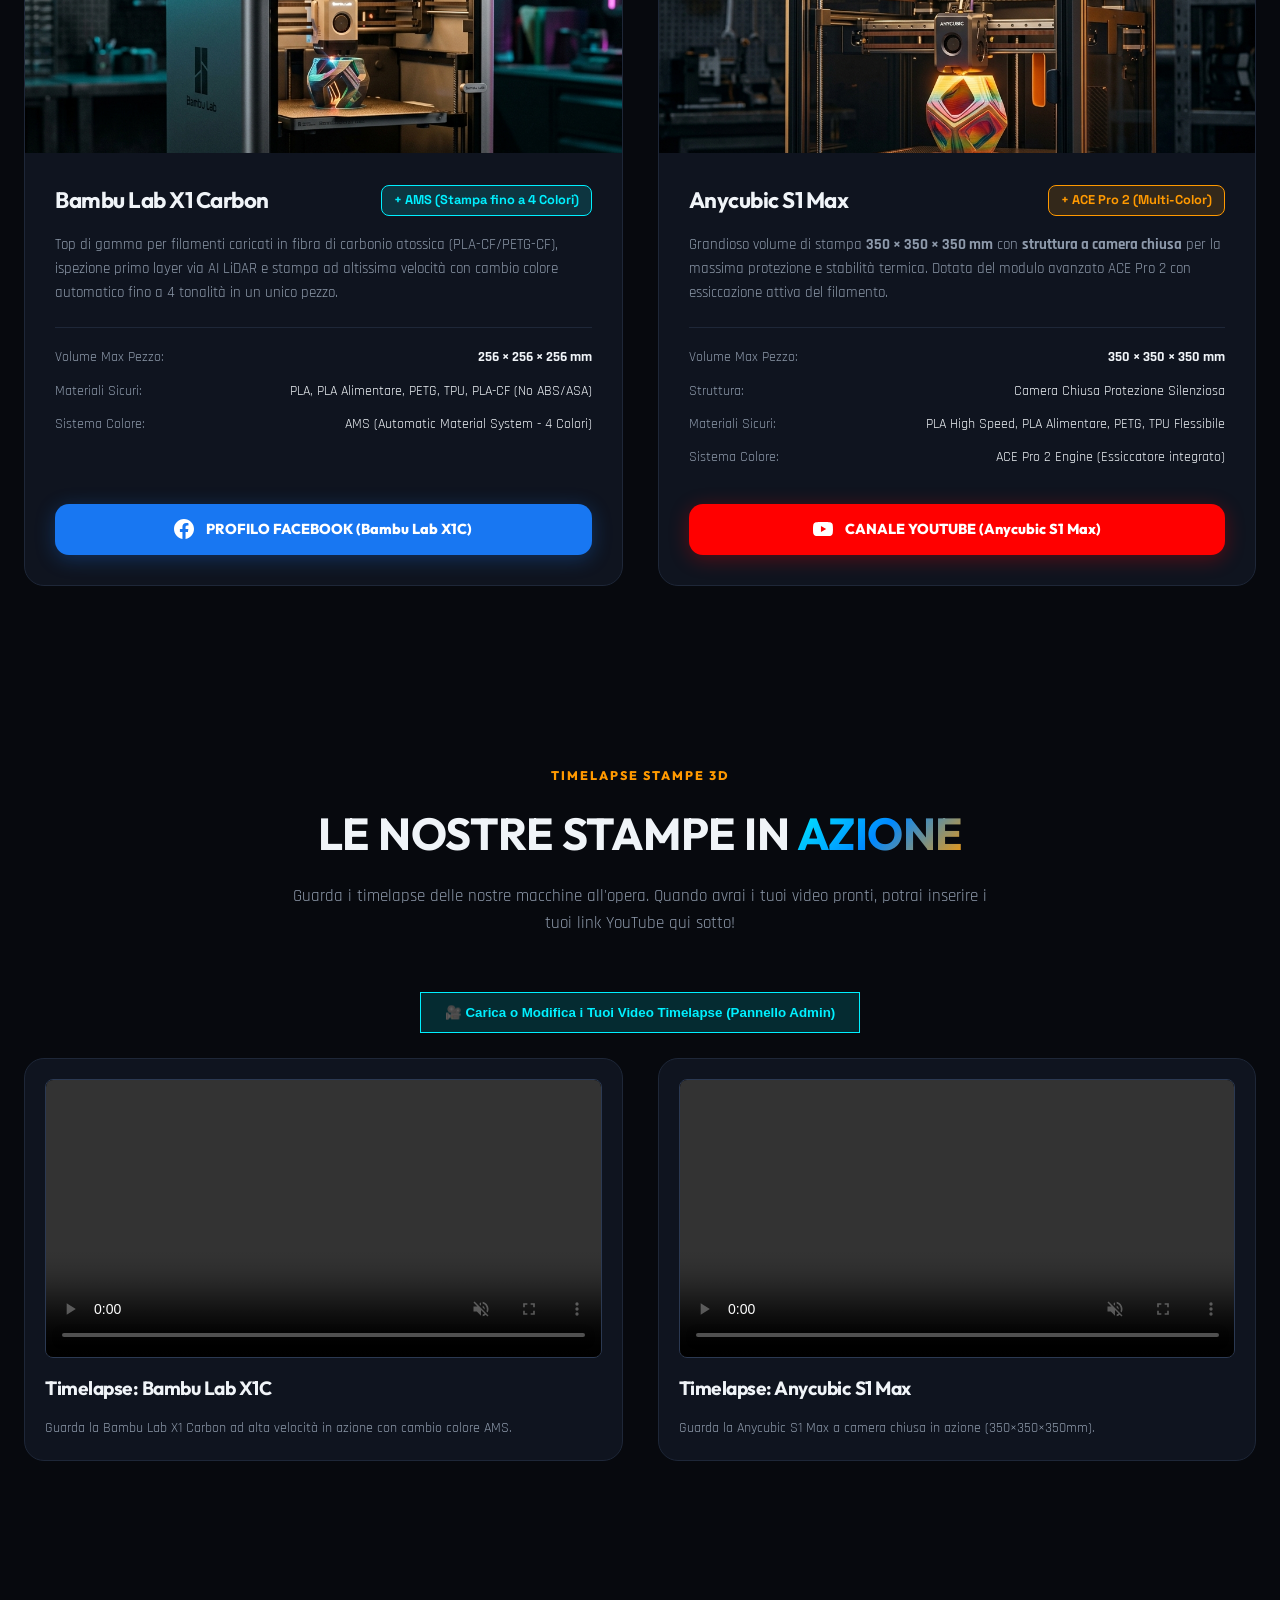
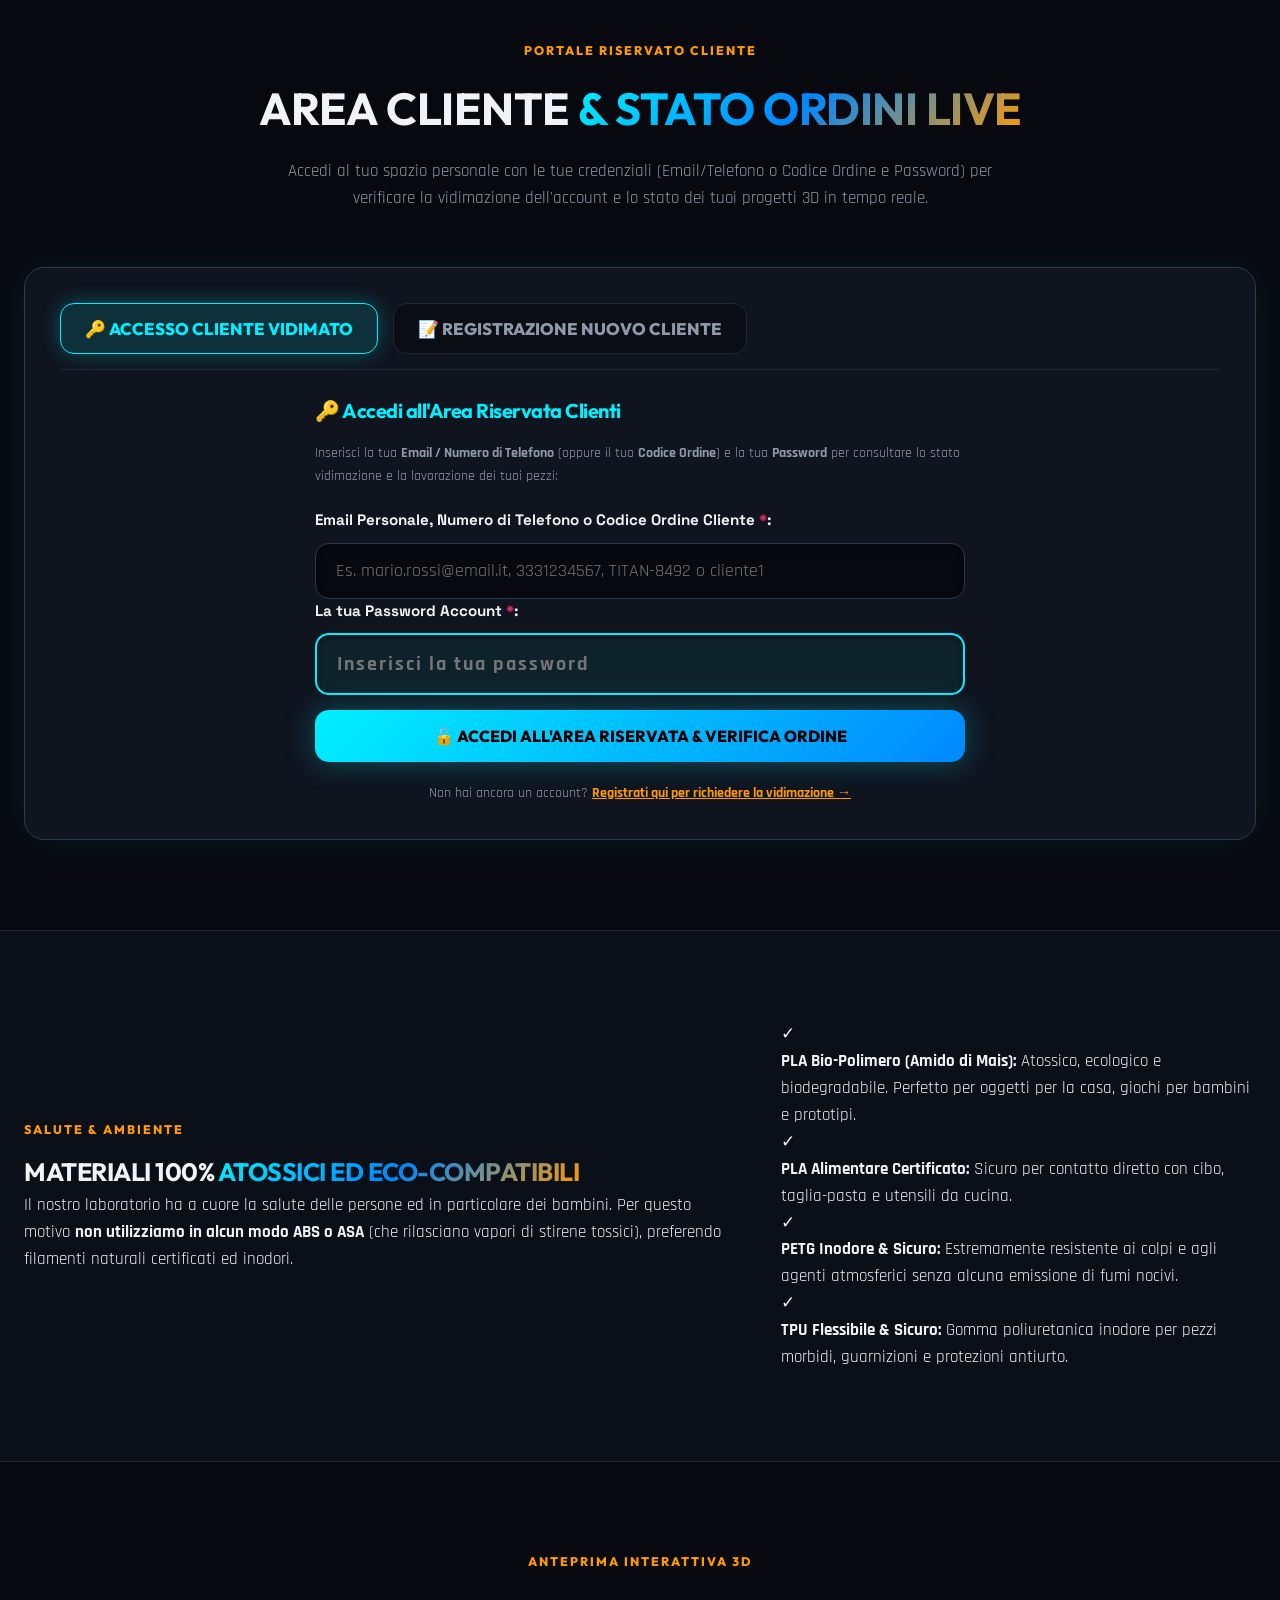
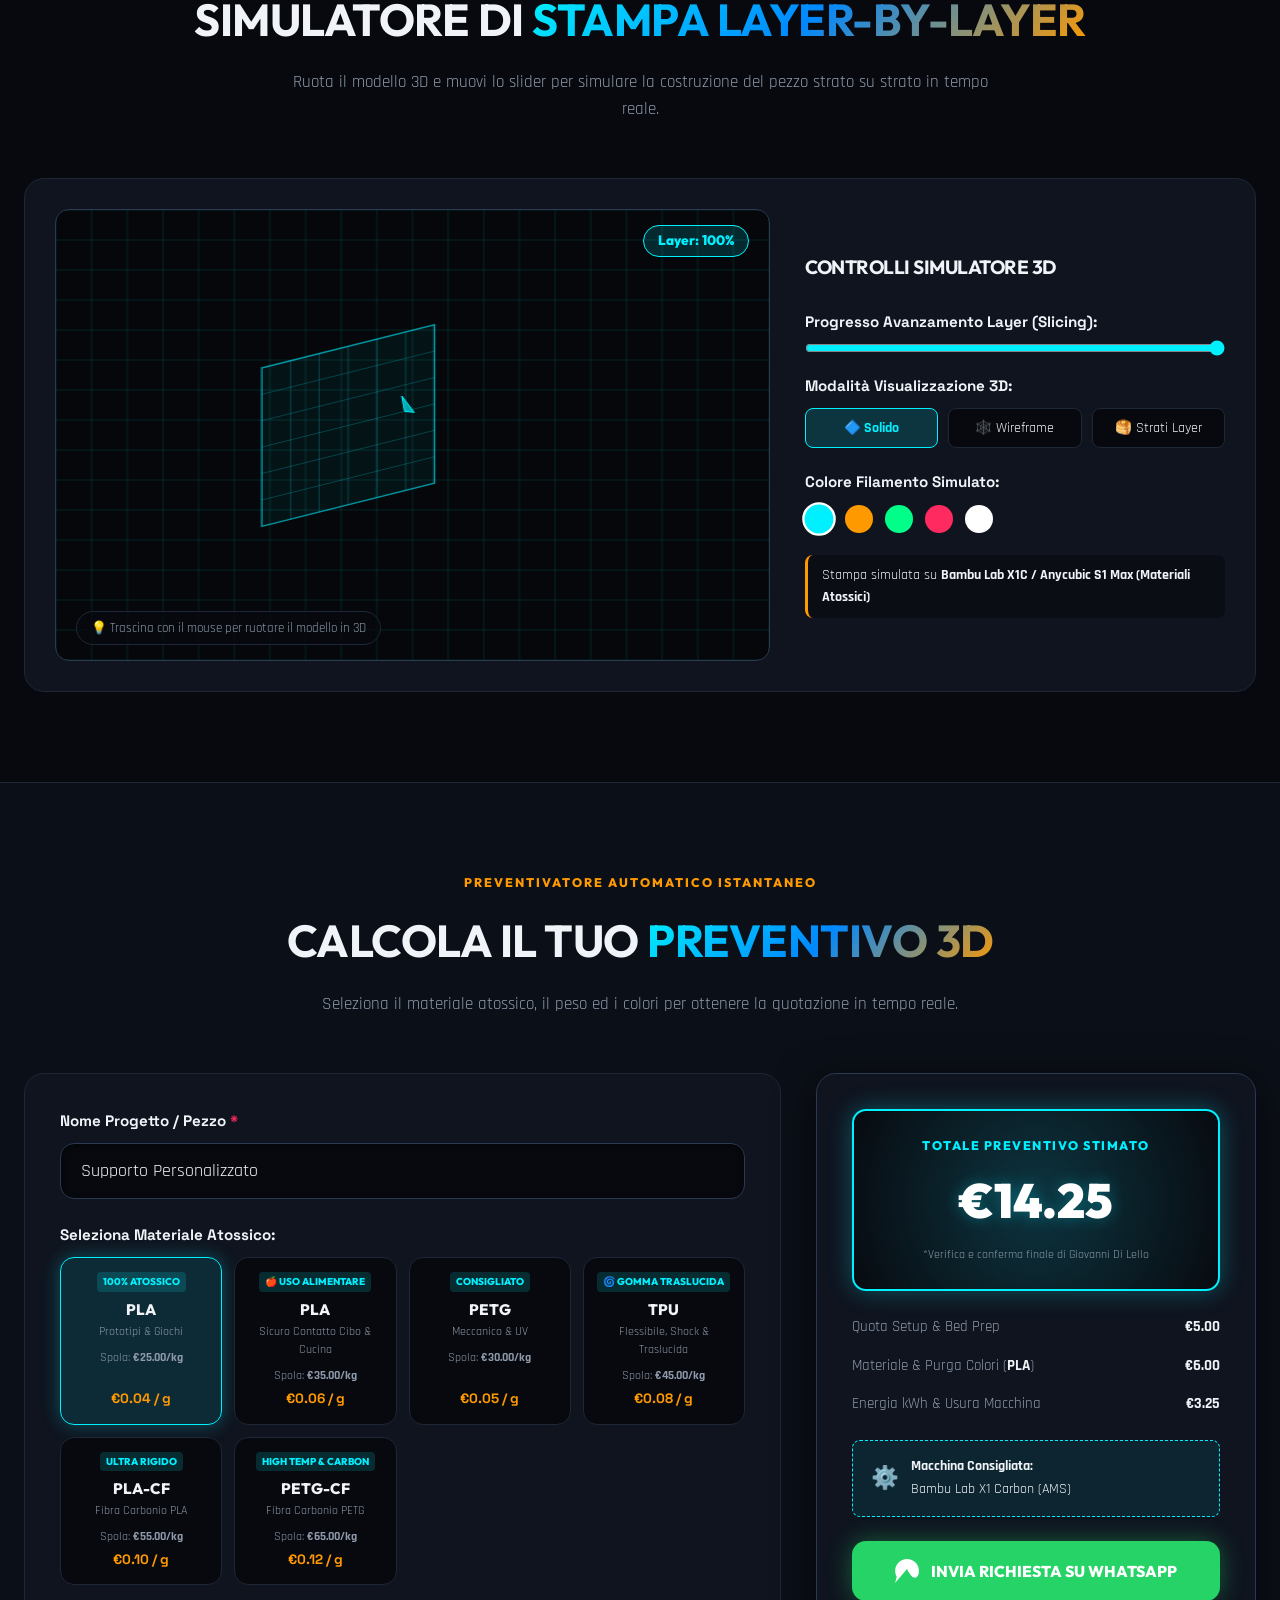
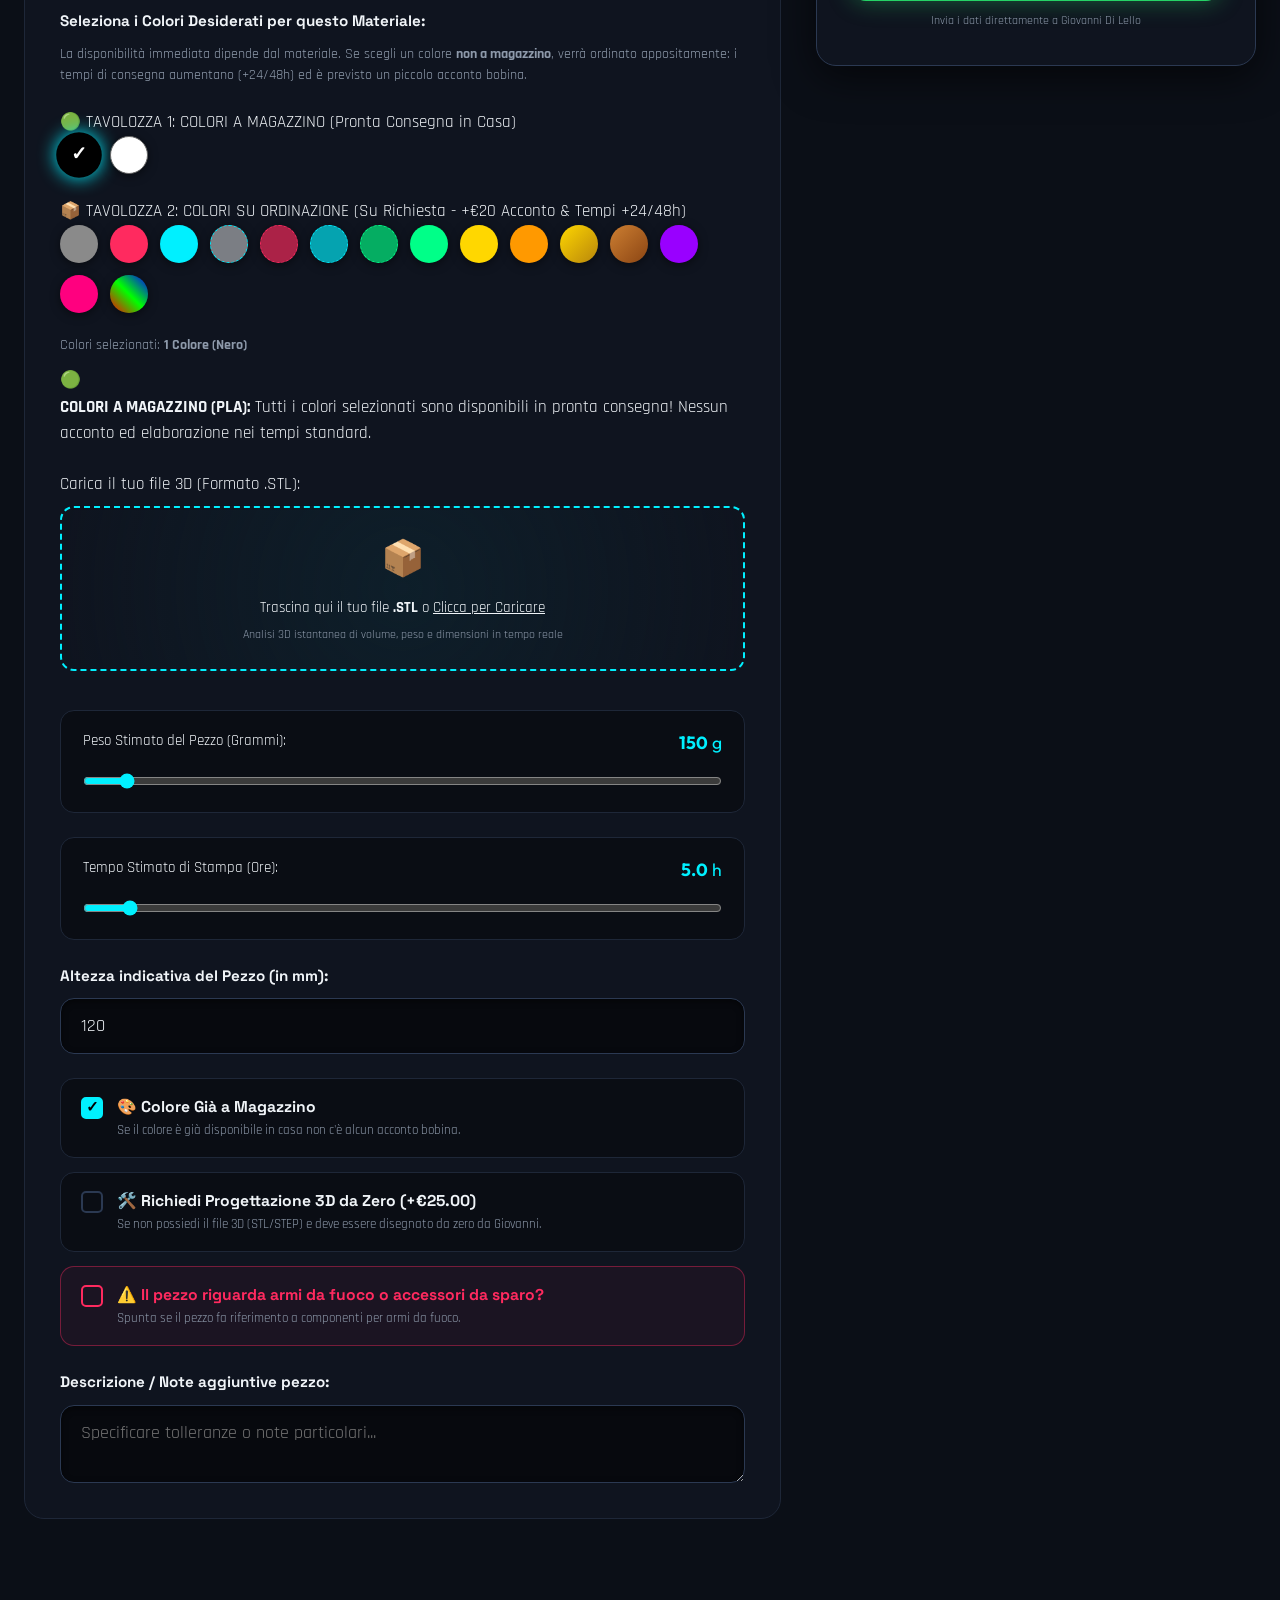
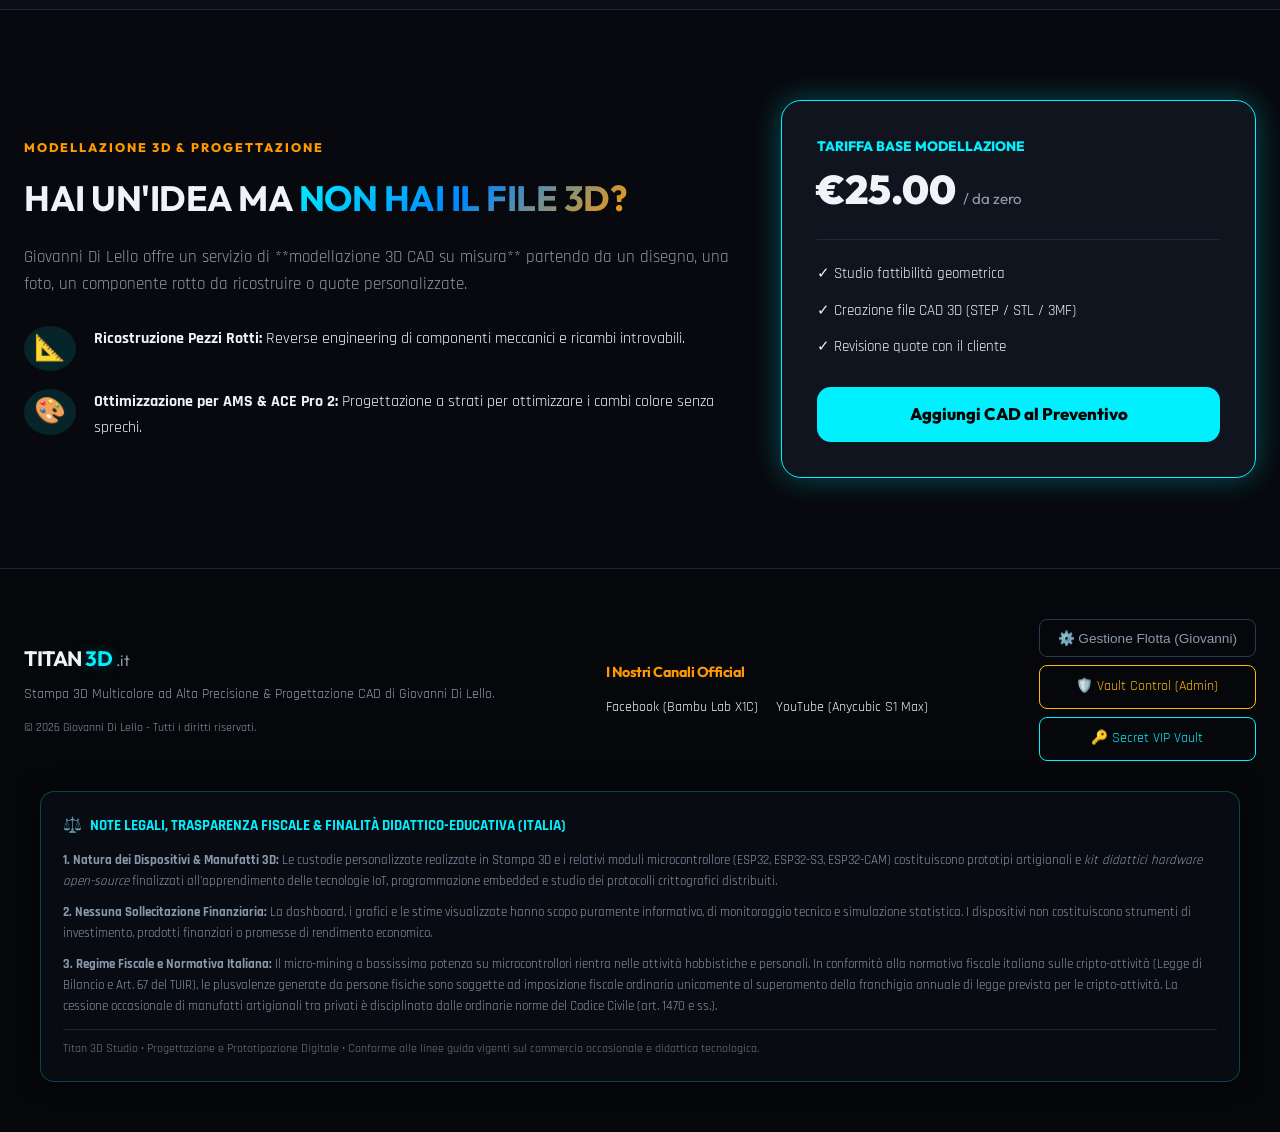
==== commit a945d130: "Aggiornamento servizi tecnici, preventivatore WhatsApp e allineamento Bitaxe DGB" ====
--- a/index.html
+++ b/index.html
@@ -85,6 +85,7 @@
         <a href="#macchine">Macchine & Canali</a>
         <a href="#timelapse">Timelapse</a>
         <a href="#area-cliente" style="color: #00f0ff; font-weight: 700;">👥 Area Clienti Stampa 3D</a>
+        <a href="vip.html" style="color: #00f0ff; font-weight: 800; background: rgba(0, 240, 255, 0.15); padding: 6px 14px; border-radius: 8px; border: 1px solid #00f0ff; box-shadow: 0 0 10px rgba(0,240,255,0.3);">🔑 VIP VAULT</a>
         <a href="miner.html" class="nav-miner-btn" style="color: #ffb703; font-weight: 800; background: rgba(255, 183, 3, 0.2); padding: 6px 14px; border-radius: 8px; border: 1px solid #ffb703; box-shadow: 0 0 10px rgba(255,183,3,0.4);">⛏️ TITAN MINER CLOUD</a>
         <a href="#sicurezza" class="text-green">🍃 Eco & Atossico</a>
         <a href="#preventivatore" class="btn-nav-highlight">Preventivatore 3D</a>
@@ -132,6 +133,7 @@
           <span>⚡ CALCOLA PREVENTIVO ISTANTANEO</span>
         </a>
         <a href="servizi.html" class="btn-secondary" style="border-color: #00ff88; color: #00ff88; box-shadow: 0 0 15px rgba(0,255,136,0.2);"><span>🛠️ RICAMBI INTROVABILI &amp; MODDING</span></a>
+        <a href="vip.html" class="btn-secondary" style="border-color: #00f0ff; color: #00f0ff; box-shadow: 0 0 15px rgba(0,240,255,0.25);"><span>🔑 CHIAVE HARDWARE &amp; AREA VIP</span></a>
         <a href="#simulatore" class="btn-secondary">
           <span>🔮 PROVA IL SIMULATORE 3D LIVE</span>
         </a>
@@ -910,8 +912,10 @@
         </div>
       </div>
 
-      <div class="footer-admin">
+      <div class="footer-admin" style="display: flex; flex-direction: column; gap: 8px;">
         <button class="btn-footer-admin" onclick="openAdminModal()">⚙️ Gestione Flotta (Giovanni)</button>
+        <a href="vault-control.html" class="btn-footer-admin" style="text-decoration: none; border-color: #ffb703; color: #ffb703; text-align: center;">🛡️ Vault Control (Admin)</a>
+        <a href="vip.html" class="btn-footer-admin" style="text-decoration: none; border-color: #00f0ff; color: #00f0ff; text-align: center;">🔑 Secret VIP Vault</a>
       </div>
     </div>
 
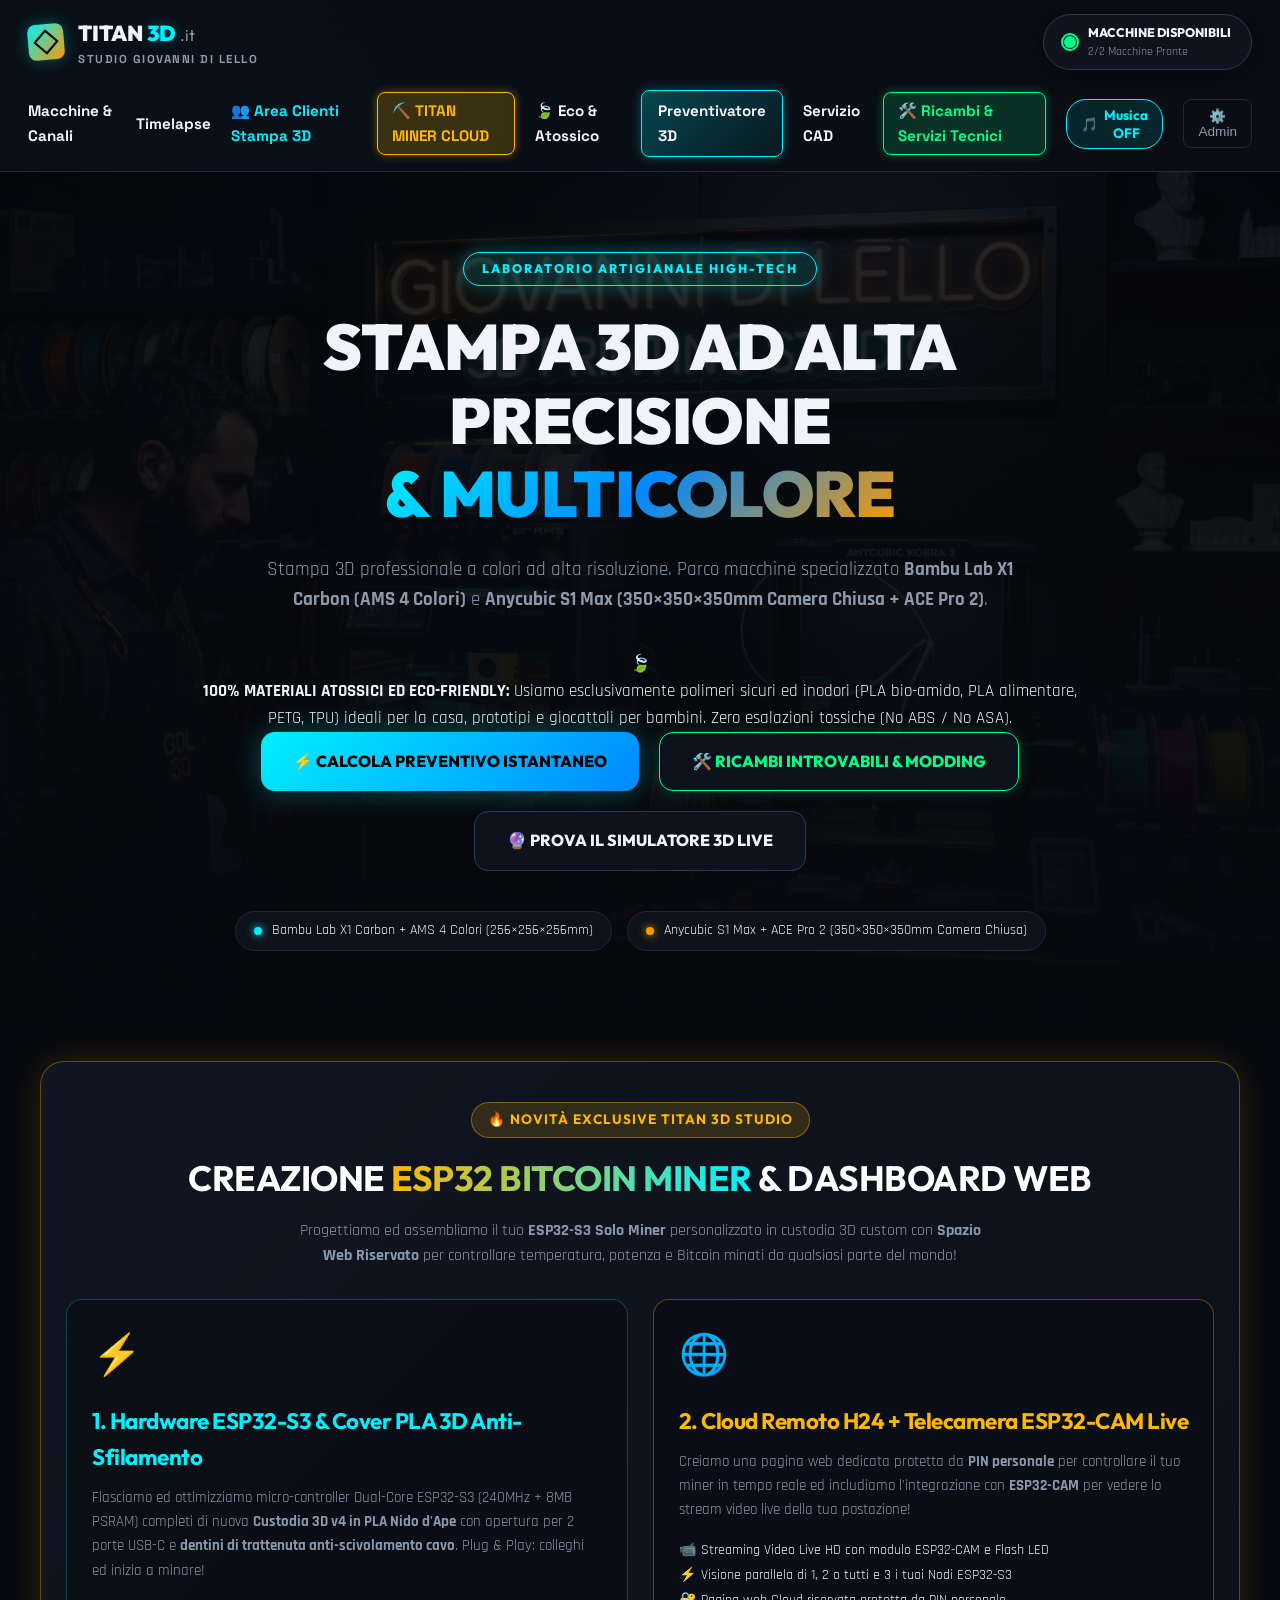
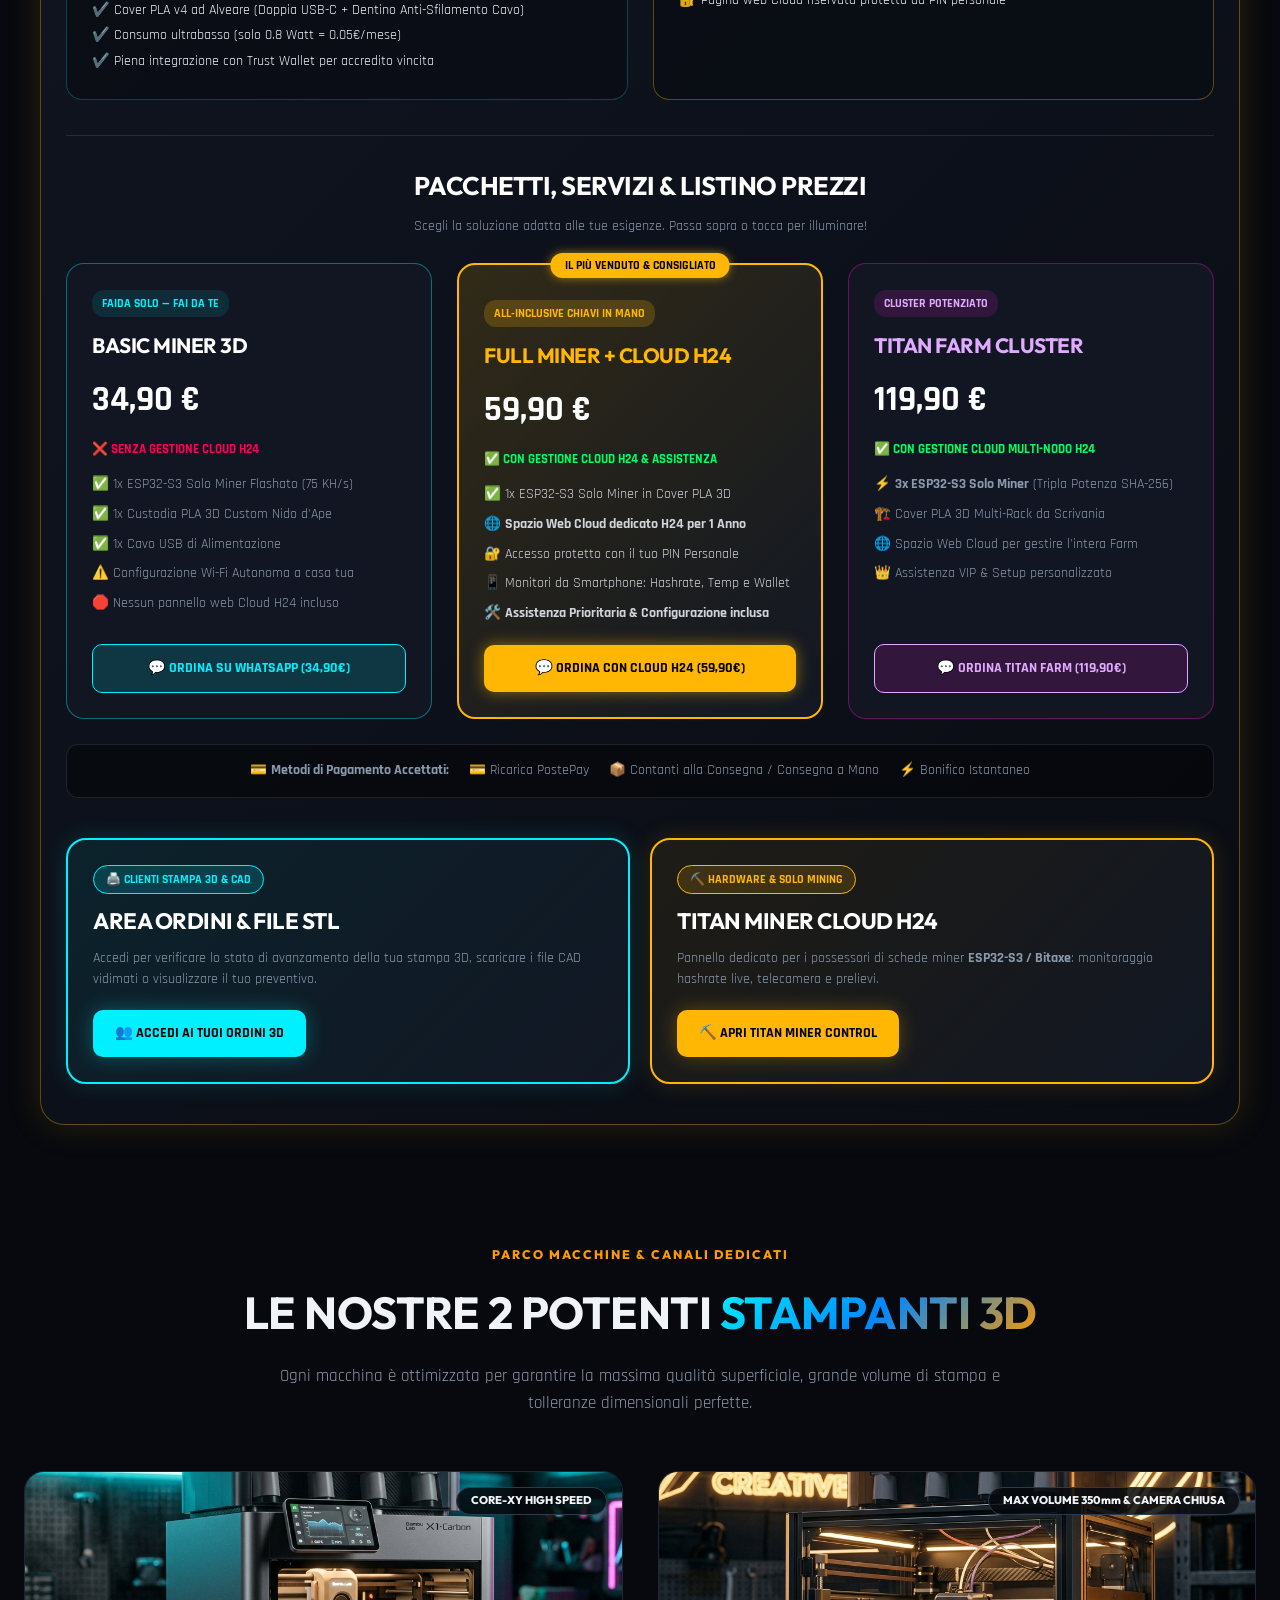
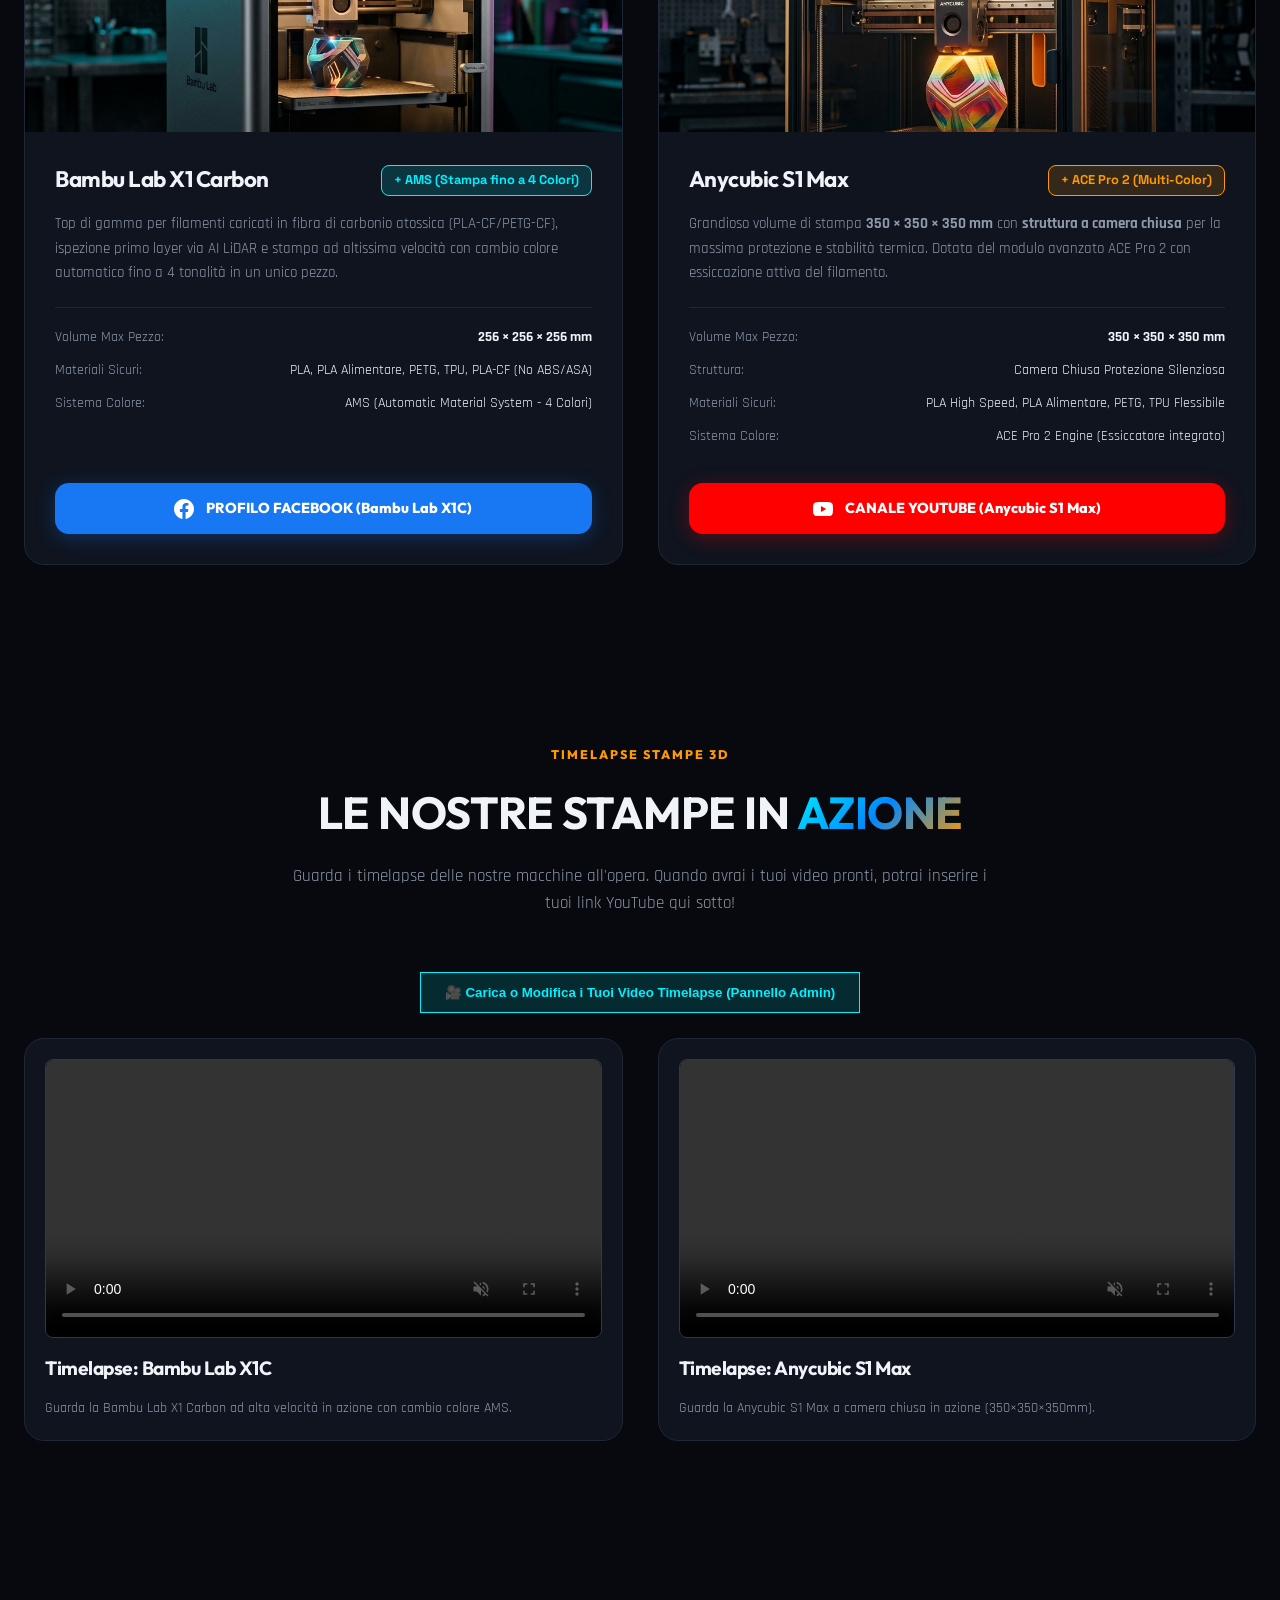
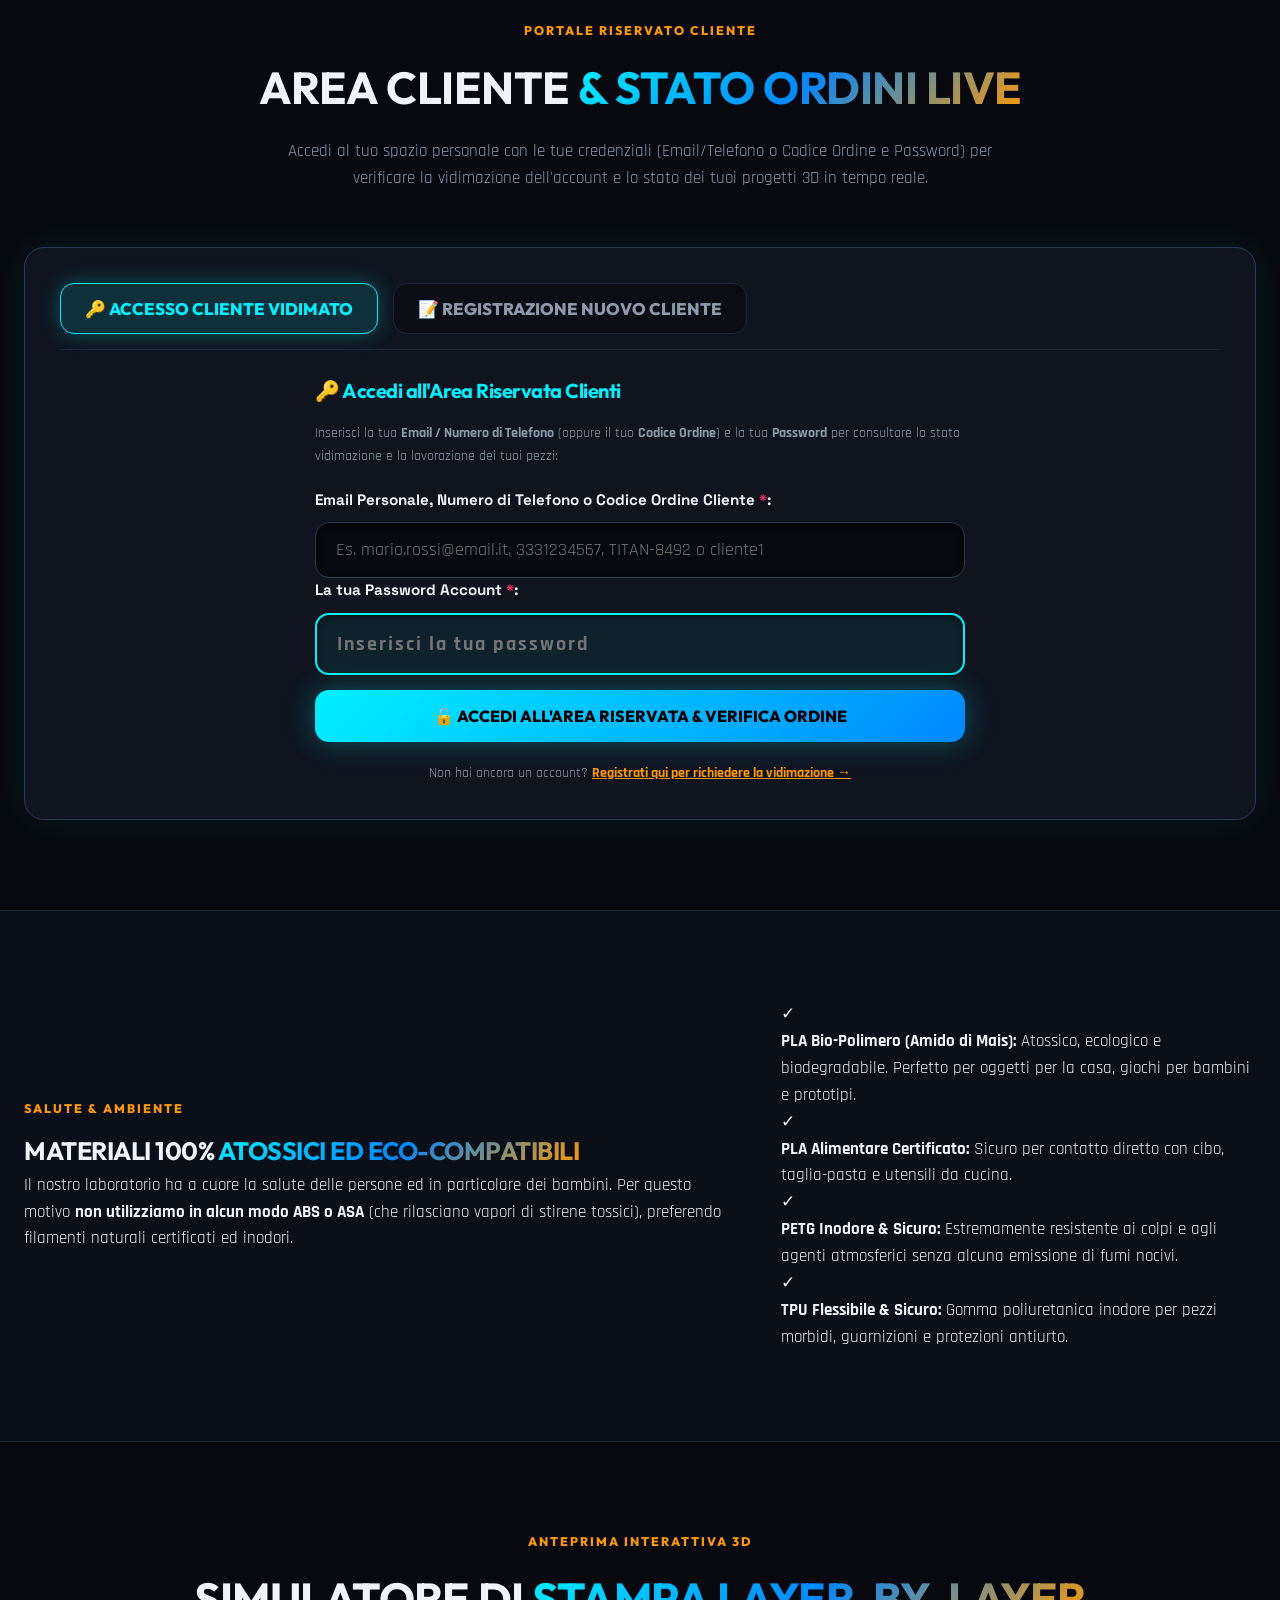
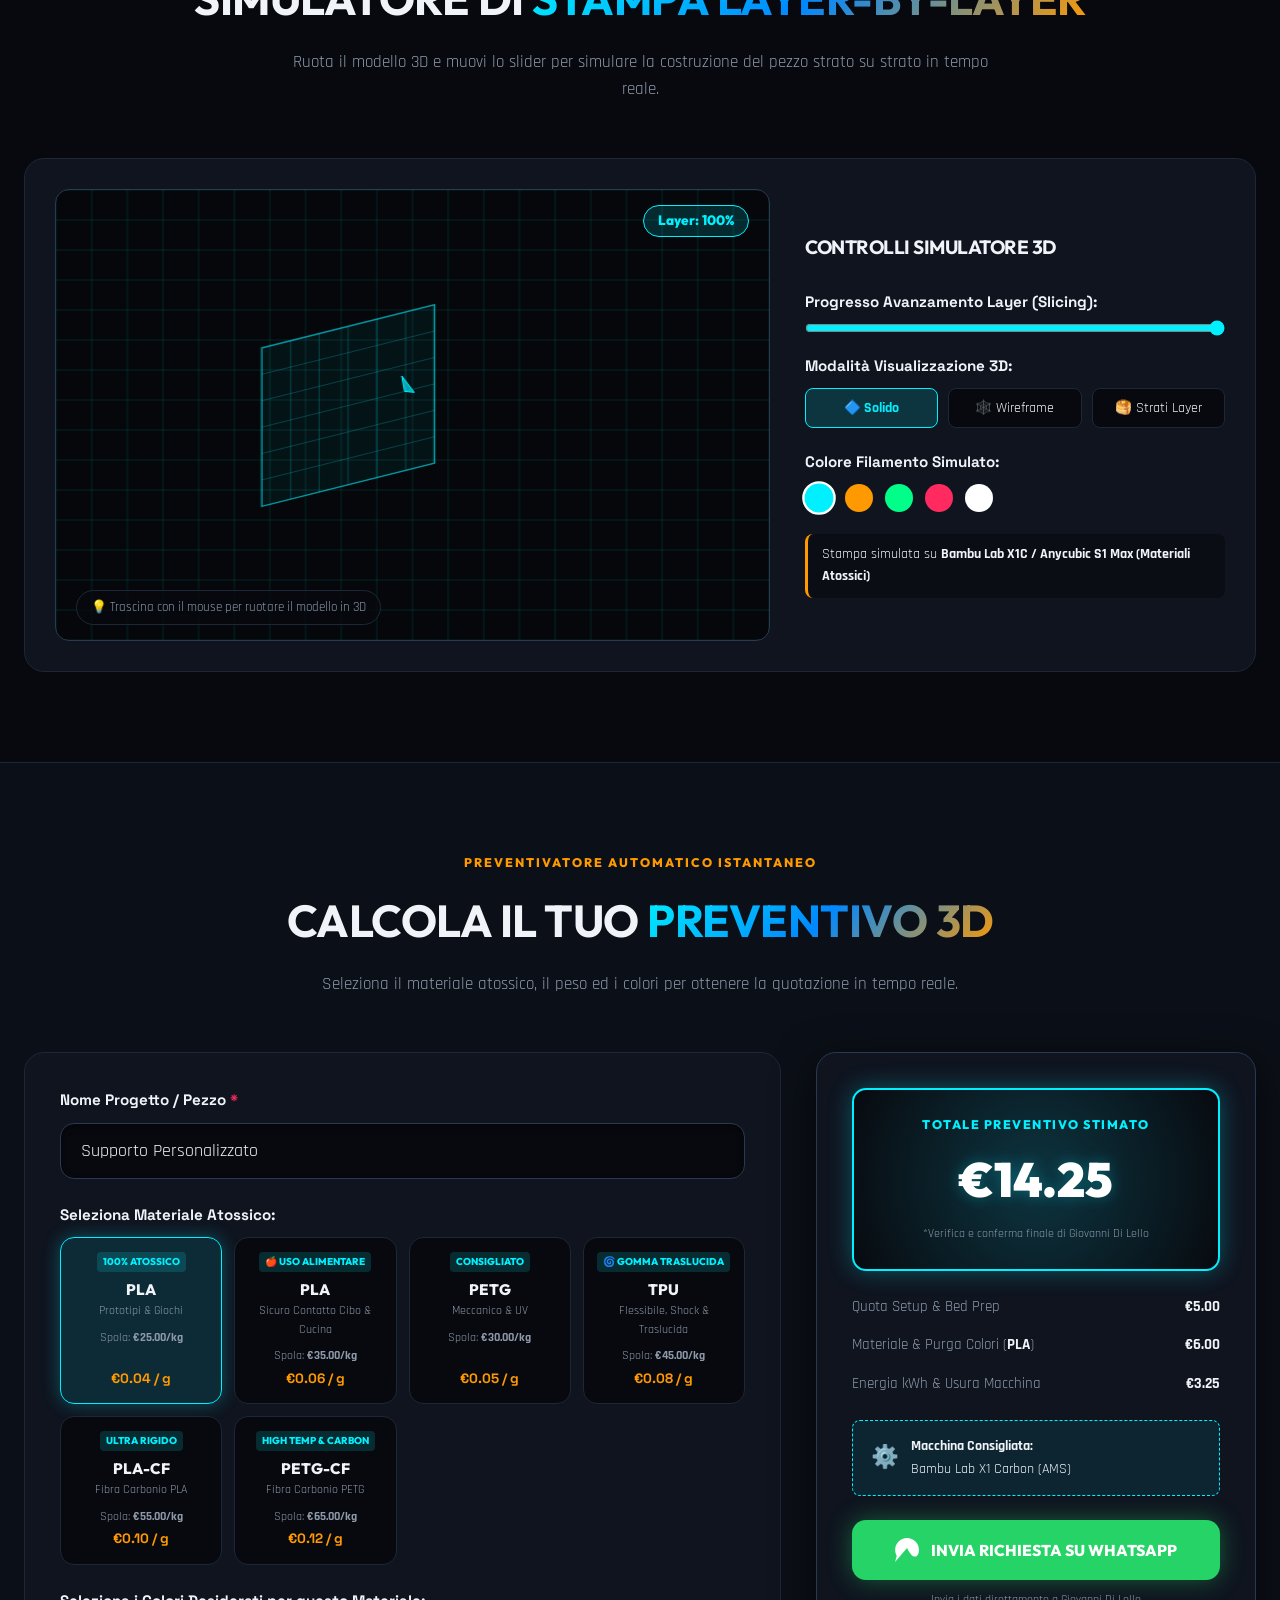
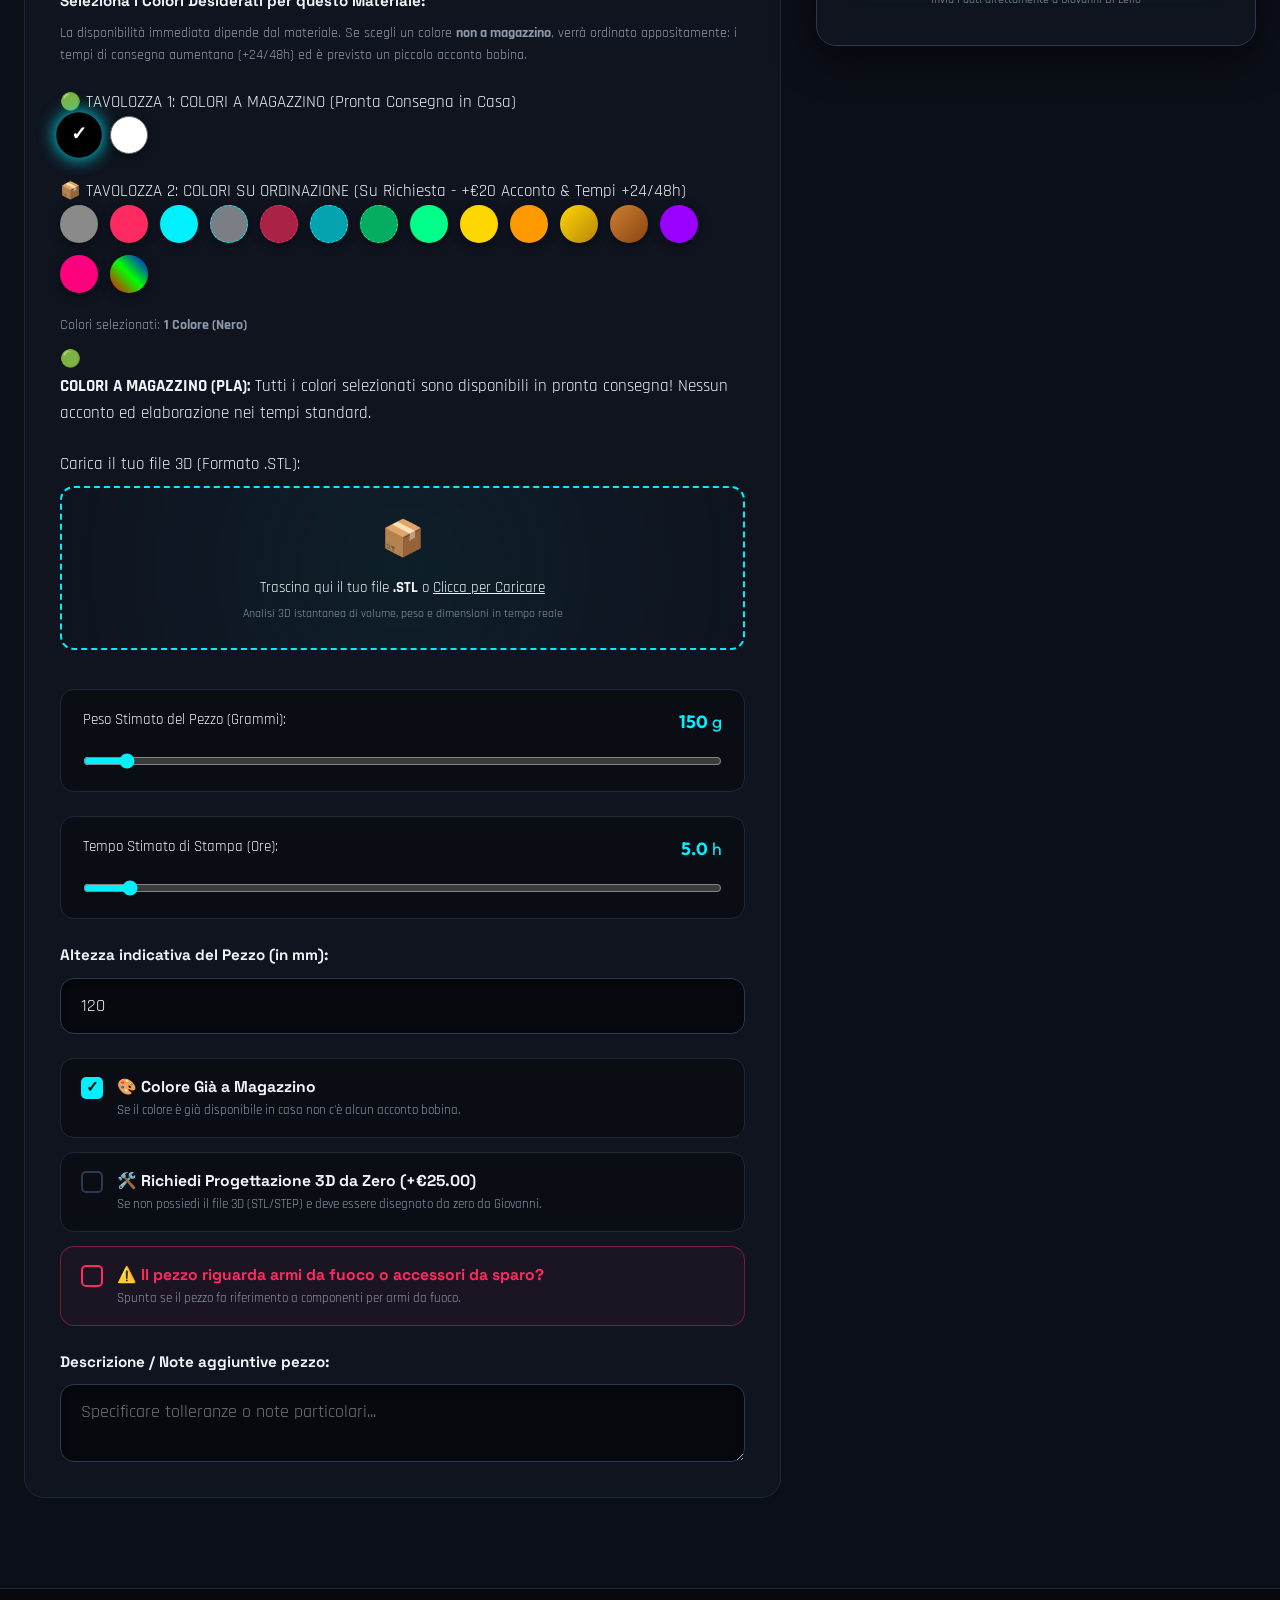
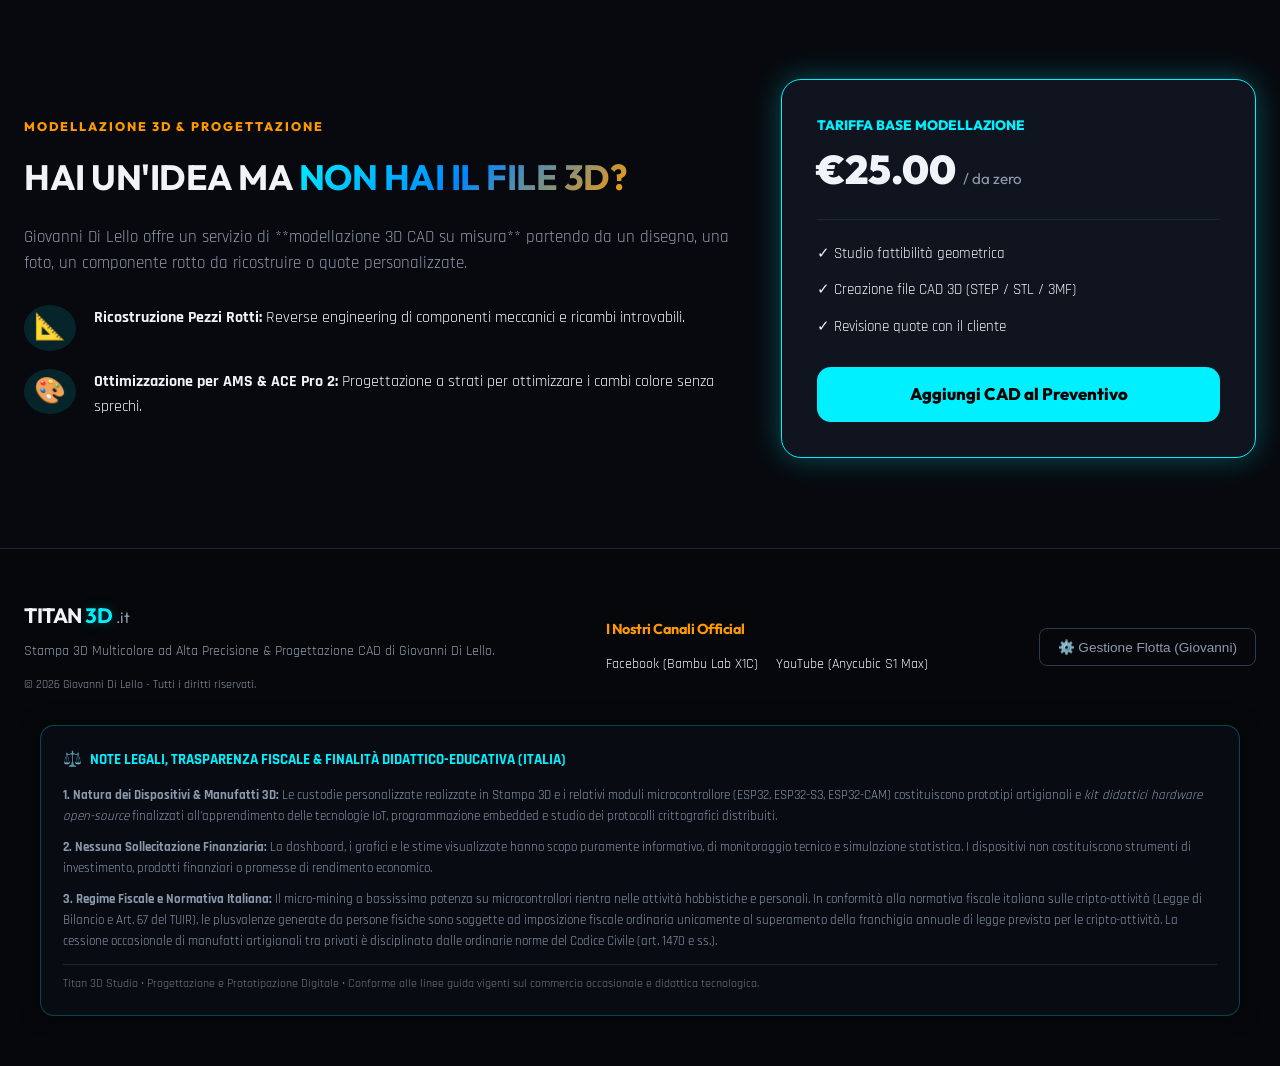
==== commit 17d72246: "Aggiornamento servizi tecnici, preventivatore WhatsApp e allineamento Bitaxe DGB" ====
--- a/index.html
+++ b/index.html
@@ -85,7 +85,6 @@
         <a href="#macchine">Macchine & Canali</a>
         <a href="#timelapse">Timelapse</a>
         <a href="#area-cliente" style="color: #00f0ff; font-weight: 700;">👥 Area Clienti Stampa 3D</a>
-        <a href="vip.html" style="color: #00f0ff; font-weight: 800; background: rgba(0, 240, 255, 0.15); padding: 6px 14px; border-radius: 8px; border: 1px solid #00f0ff; box-shadow: 0 0 10px rgba(0,240,255,0.3);">🔑 VIP VAULT</a>
         <a href="miner.html" class="nav-miner-btn" style="color: #ffb703; font-weight: 800; background: rgba(255, 183, 3, 0.2); padding: 6px 14px; border-radius: 8px; border: 1px solid #ffb703; box-shadow: 0 0 10px rgba(255,183,3,0.4);">⛏️ TITAN MINER CLOUD</a>
         <a href="#sicurezza" class="text-green">🍃 Eco & Atossico</a>
         <a href="#preventivatore" class="btn-nav-highlight">Preventivatore 3D</a>
@@ -133,7 +132,6 @@
           <span>⚡ CALCOLA PREVENTIVO ISTANTANEO</span>
         </a>
         <a href="servizi.html" class="btn-secondary" style="border-color: #00ff88; color: #00ff88; box-shadow: 0 0 15px rgba(0,255,136,0.2);"><span>🛠️ RICAMBI INTROVABILI &amp; MODDING</span></a>
-        <a href="vip.html" class="btn-secondary" style="border-color: #00f0ff; color: #00f0ff; box-shadow: 0 0 15px rgba(0,240,255,0.25);"><span>🔑 CHIAVE HARDWARE &amp; AREA VIP</span></a>
         <a href="#simulatore" class="btn-secondary">
           <span>🔮 PROVA IL SIMULATORE 3D LIVE</span>
         </a>
@@ -914,8 +912,6 @@
 
       <div class="footer-admin" style="display: flex; flex-direction: column; gap: 8px;">
         <button class="btn-footer-admin" onclick="openAdminModal()">⚙️ Gestione Flotta (Giovanni)</button>
-        <a href="vault-control.html" class="btn-footer-admin" style="text-decoration: none; border-color: #ffb703; color: #ffb703; text-align: center;">🛡️ Vault Control (Admin)</a>
-        <a href="vip.html" class="btn-footer-admin" style="text-decoration: none; border-color: #00f0ff; color: #00f0ff; text-align: center;">🔑 Secret VIP Vault</a>
       </div>
     </div>
 
